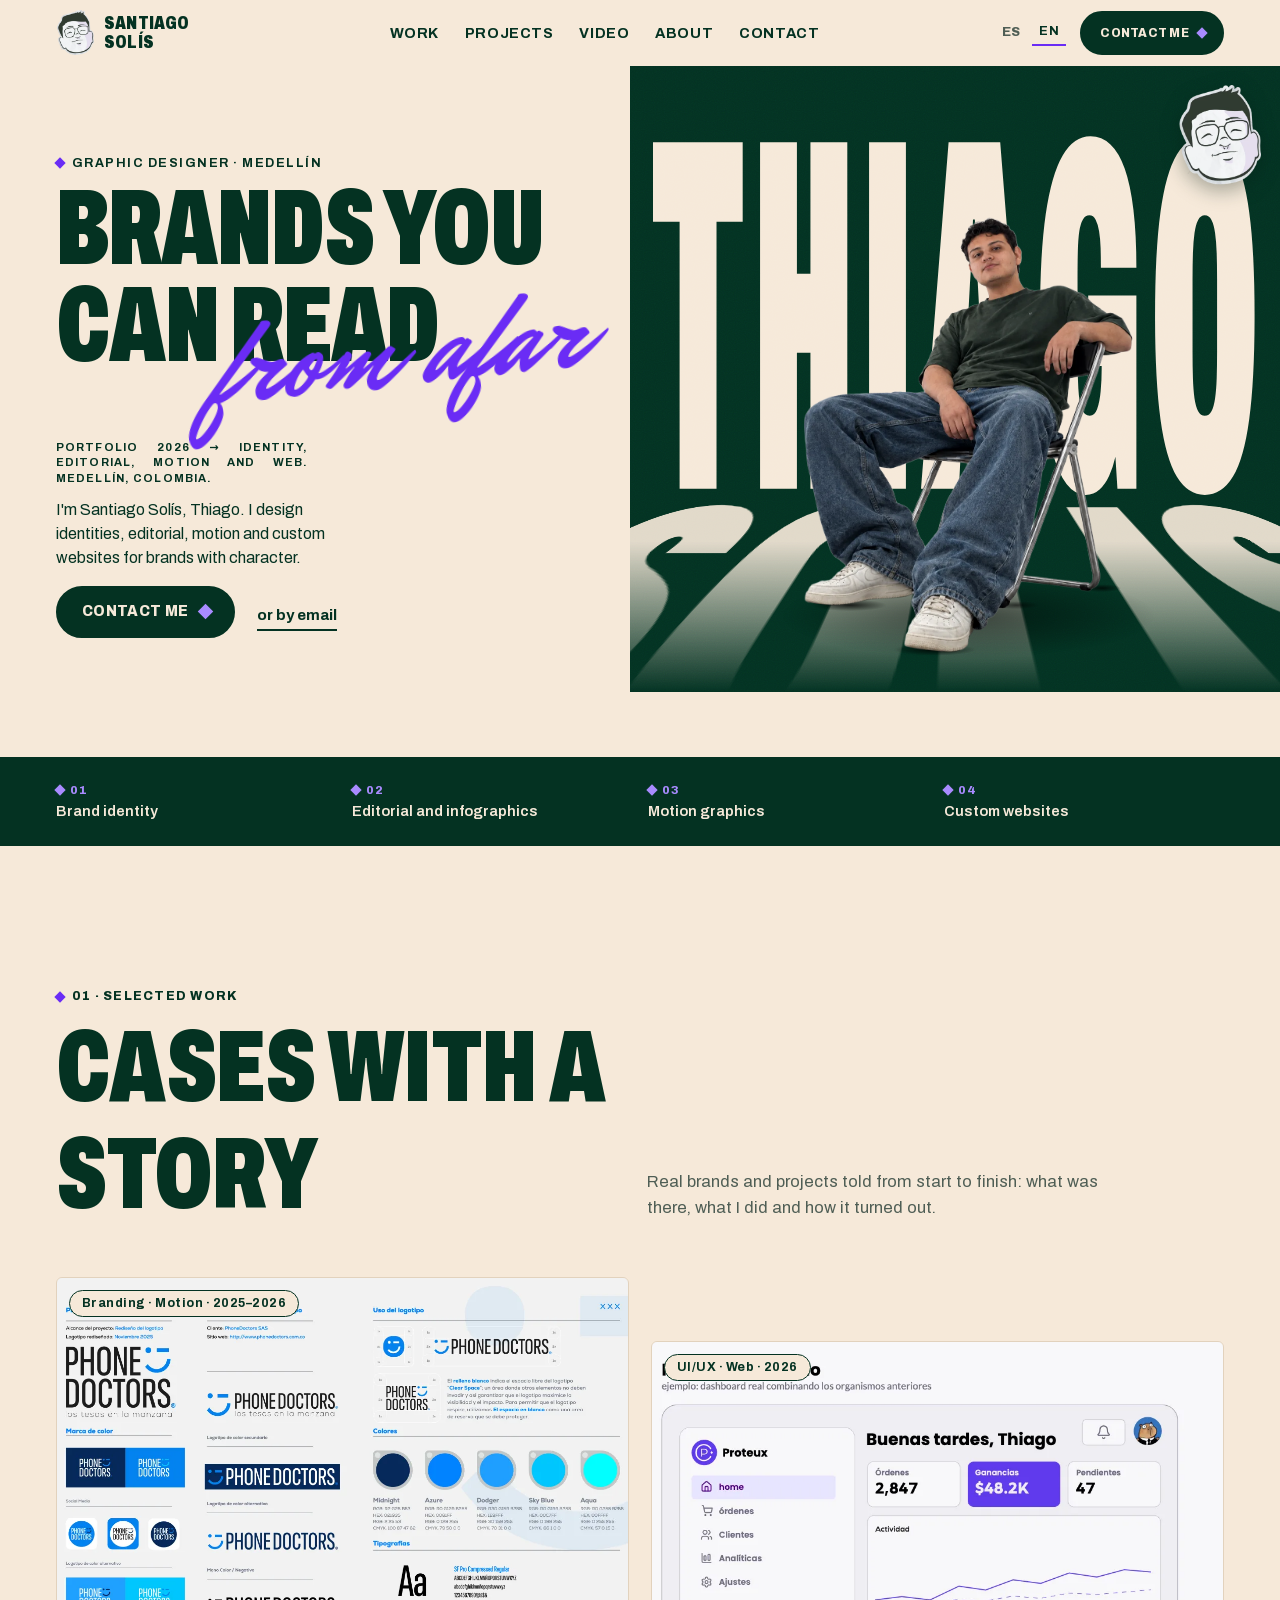
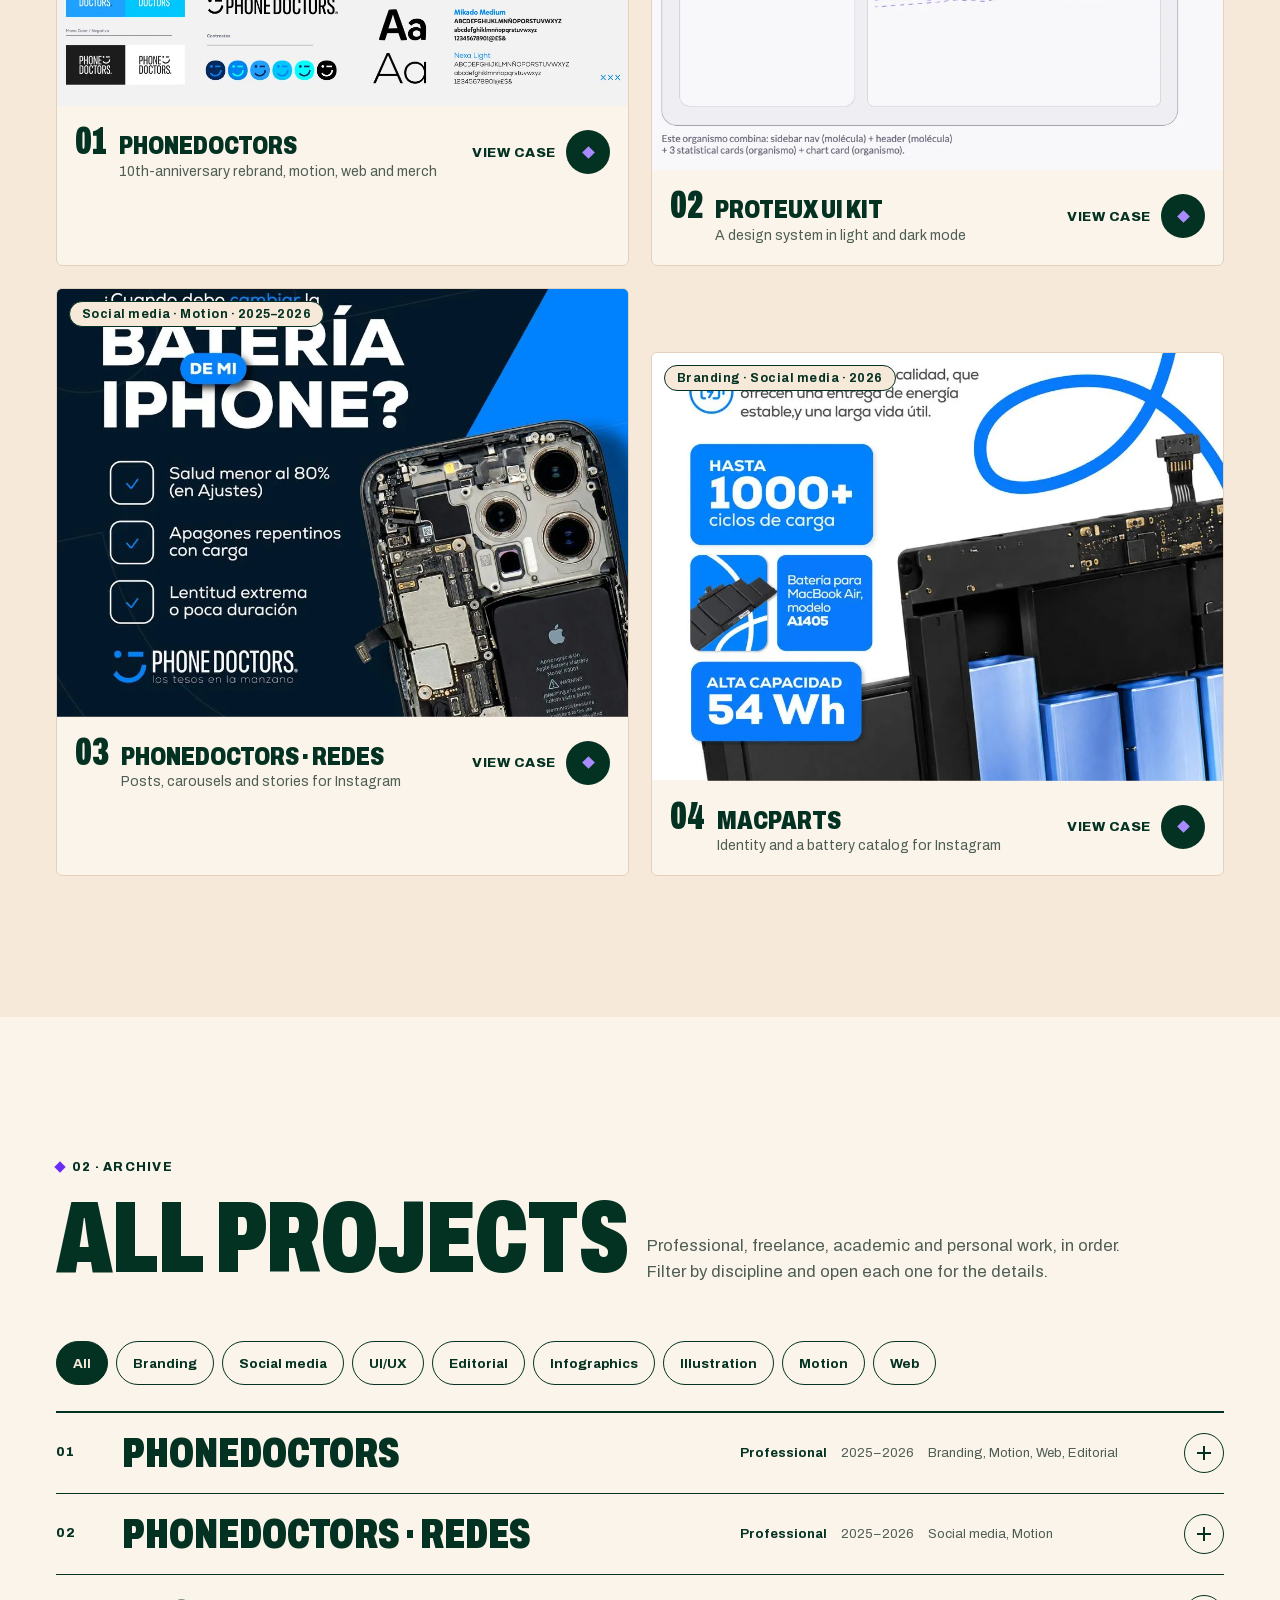
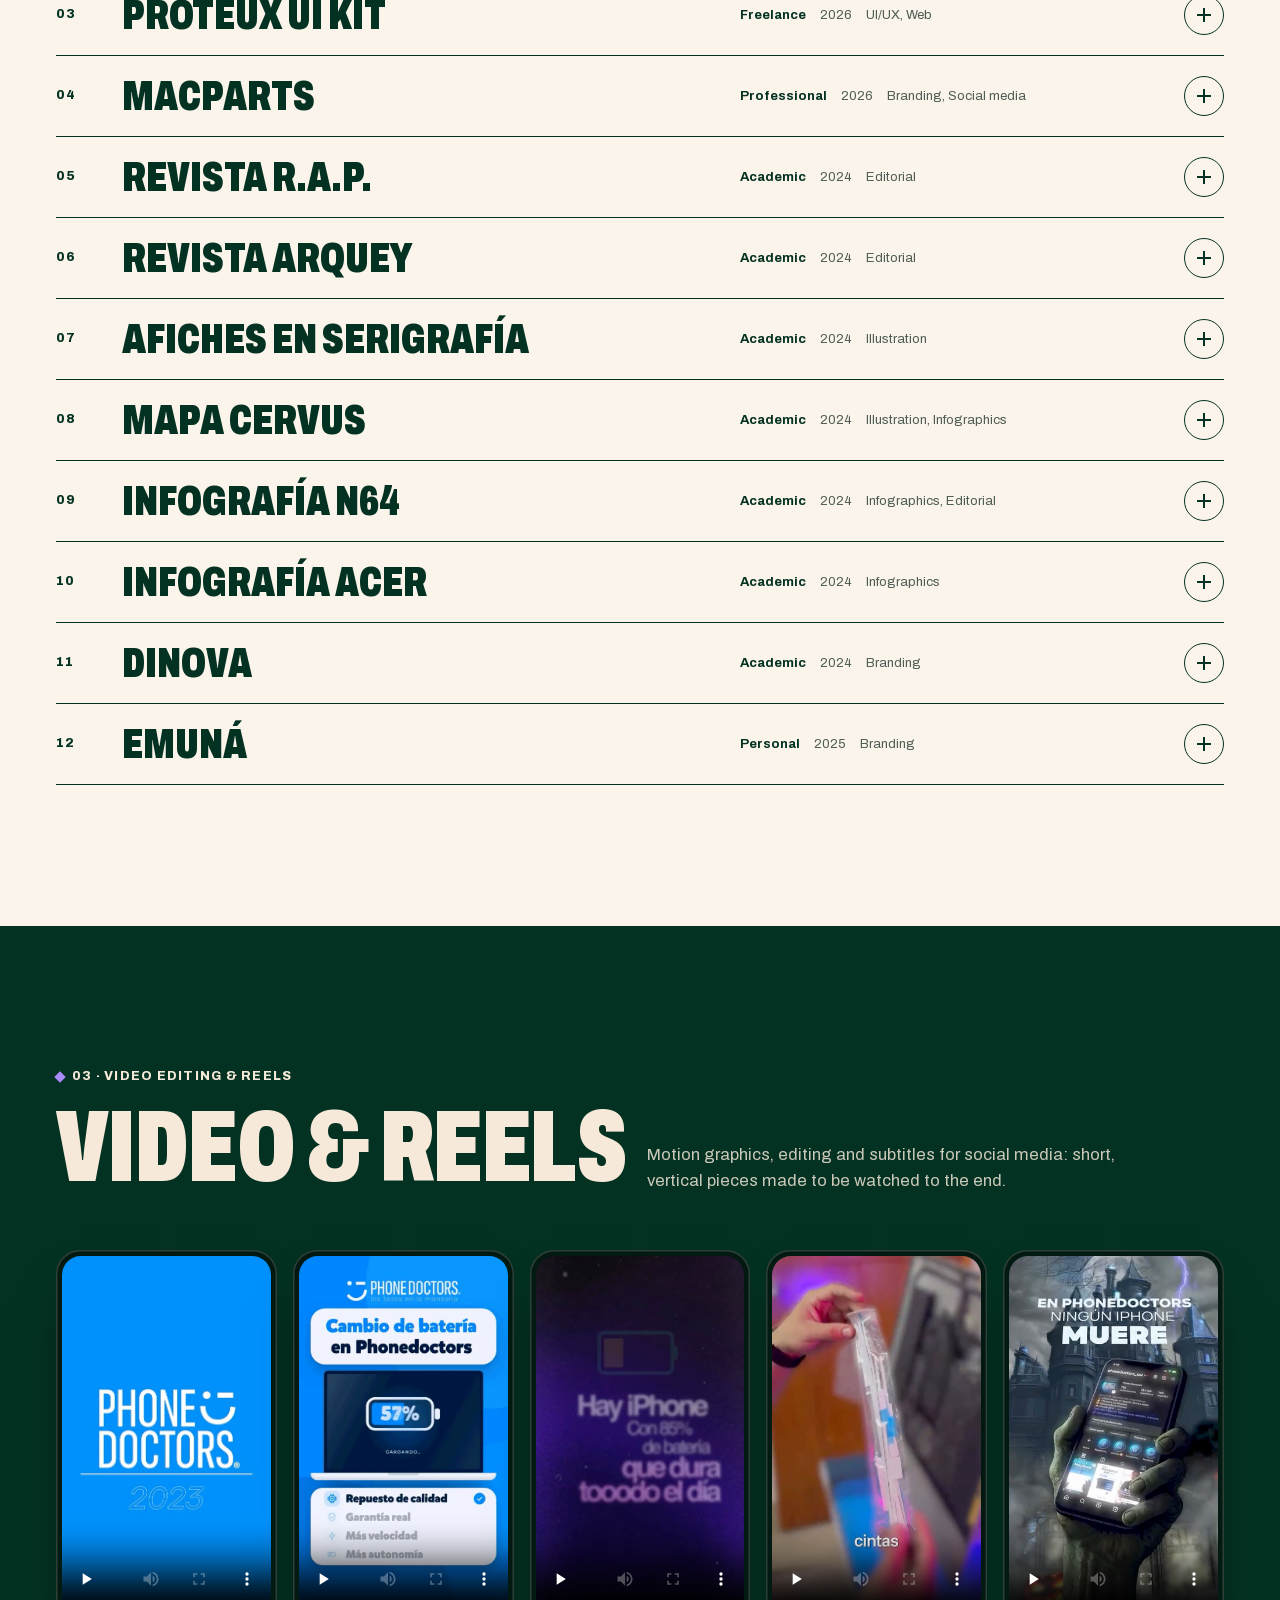
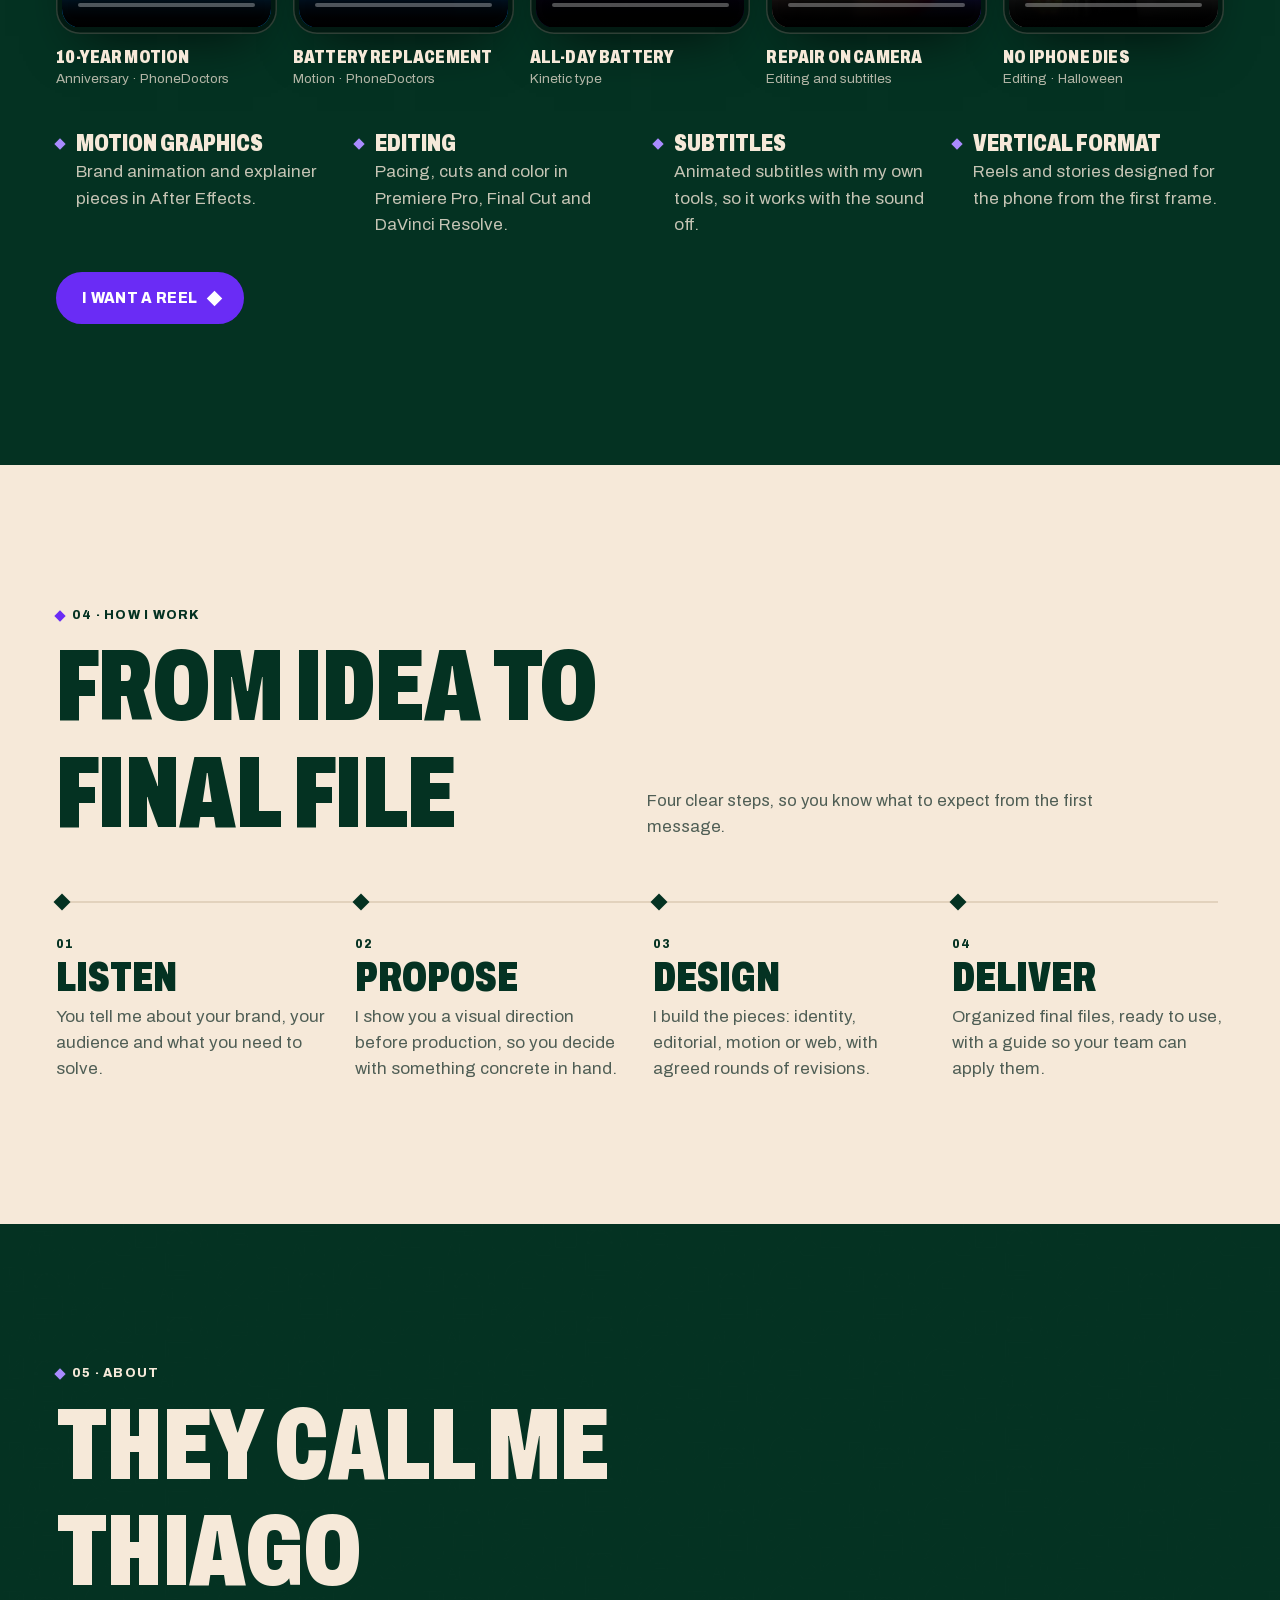
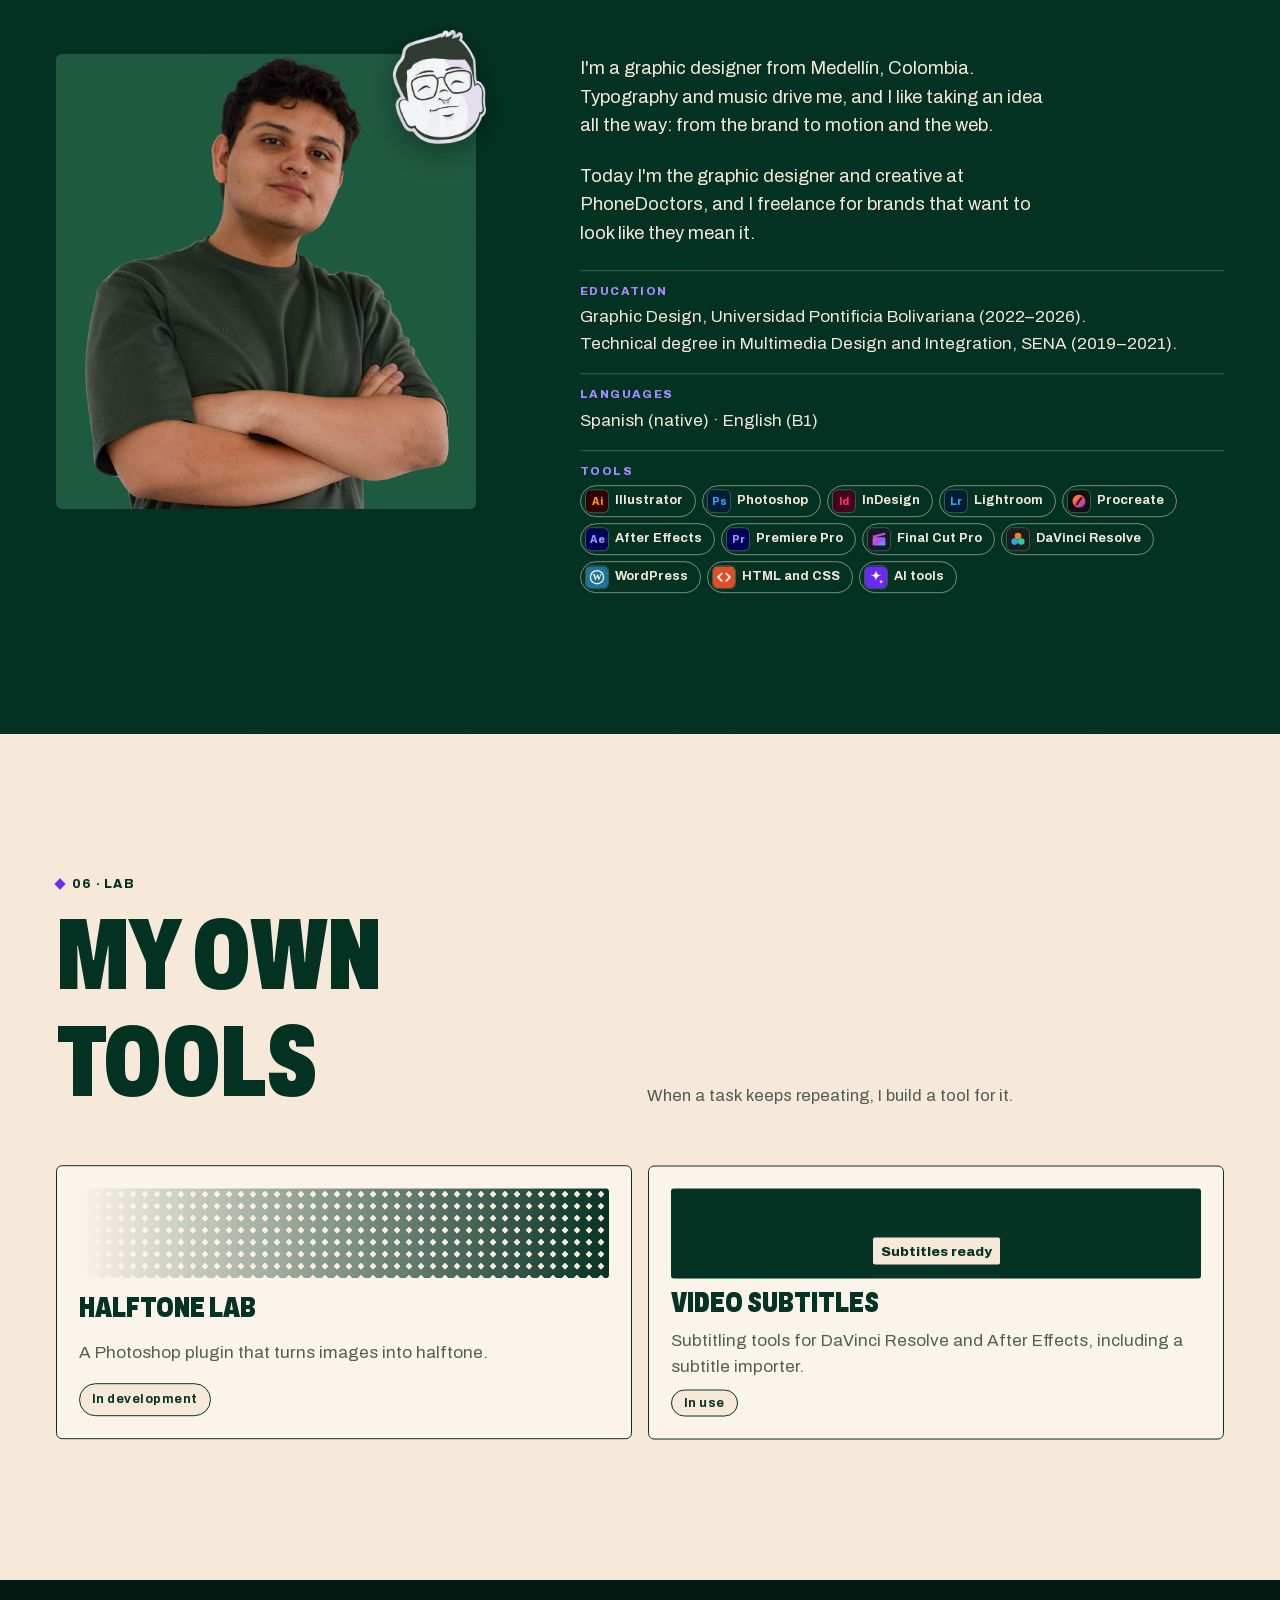
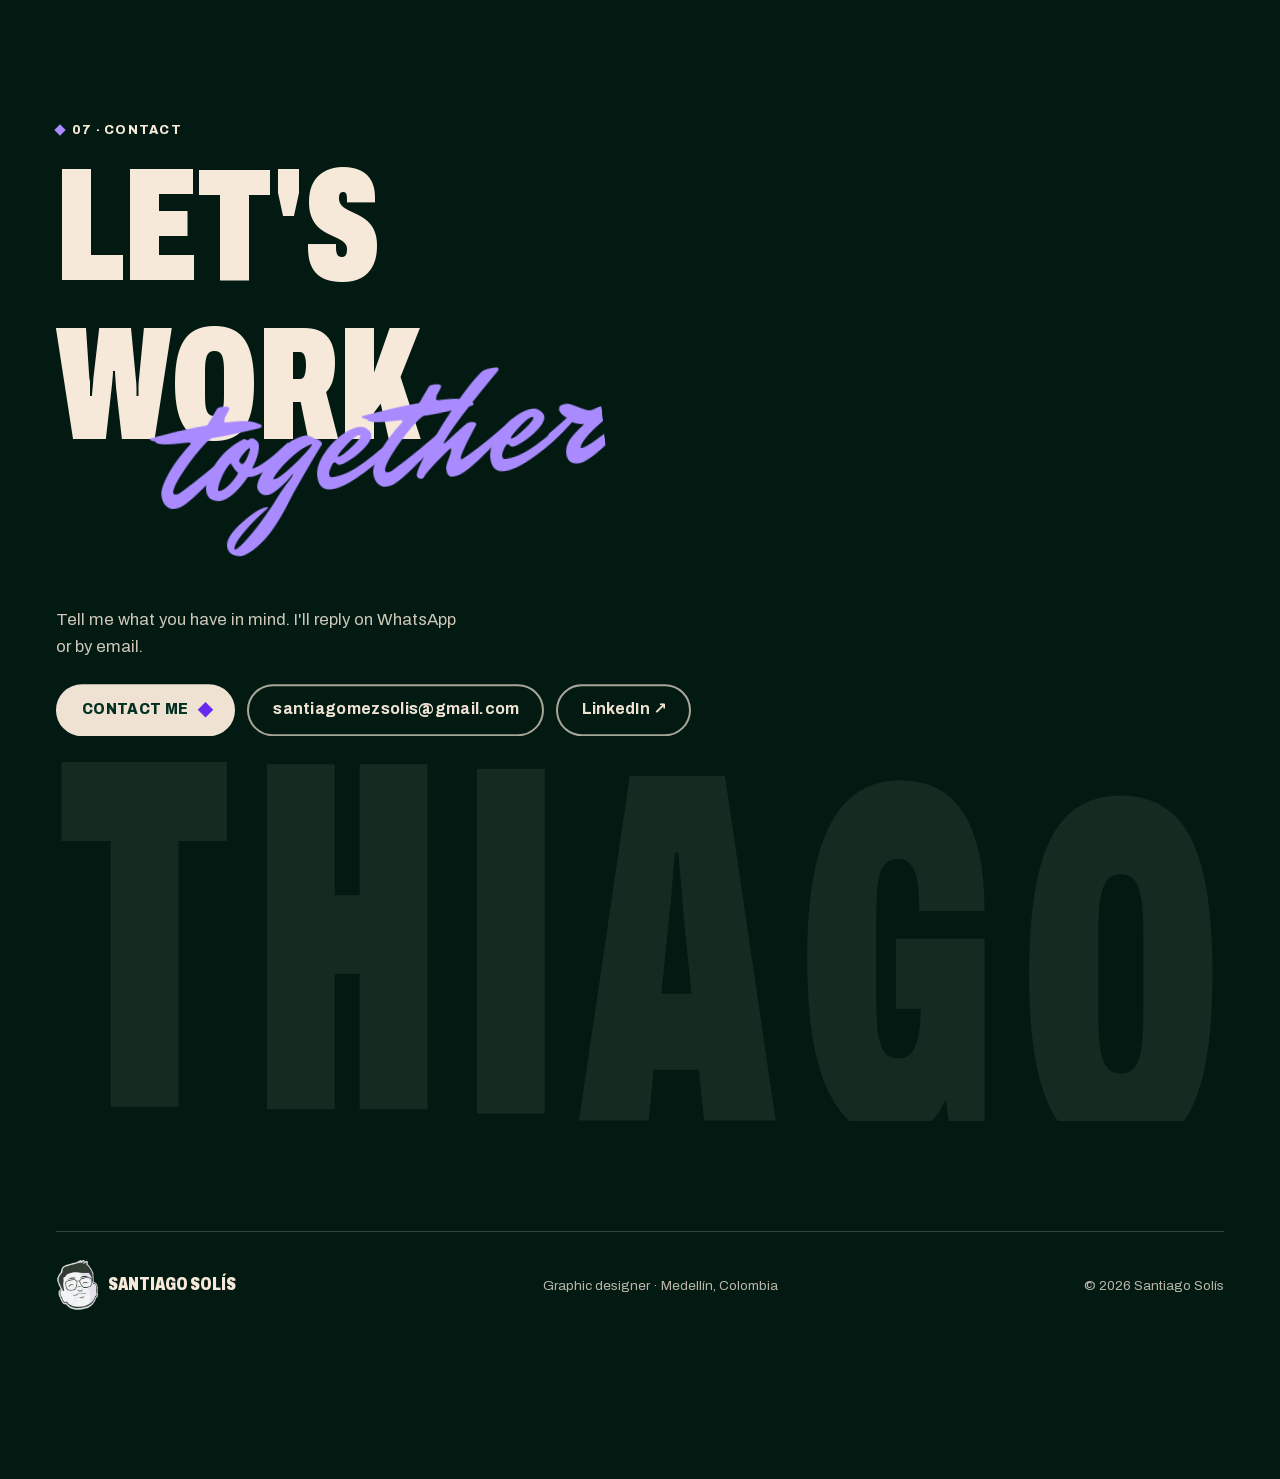
==== en/index.html @ 90c83e8f "Contador de visitas con GoatCounter Co-Authored-By: Claude Opus 5.5 <noreply@anthropic.com>" ====
<!doctype html>
<html lang="en" class="no-js">
<head>
<meta charset="utf-8">
<meta name="viewport" content="width=device-width, initial-scale=1, viewport-fit=cover">
<title>Santiago Solís · Graphic designer in Medellín</title>
<meta name="description" content="Portfolio of Santiago Solís (Thiago), a graphic designer in Medellín, Colombia: brand identity, editorial design, infographics, motion graphics and custom websites.">
<meta name="author" content="Santiago Solís">
<meta name="theme-color" content="#043222">
<meta property="og:type" content="website">
<meta property="og:locale" content="en_US">
<meta property="og:title" content="Santiago Solís · Graphic designer">
<meta property="og:description" content="Identity, editorial, motion and custom websites for brands with character. Medellín, Colombia.">
<meta property="og:url" content="https://solisthiago.github.io/portafolio-thiago/en/">
<meta property="og:site_name" content="Santiago Solís">
<meta property="og:image" content="https://solisthiago.github.io/portafolio-thiago/img/og-imagen.jpg">
<meta property="og:image:alt" content="Santiago Solís, graphic designer in Medellín">
<meta property="og:image:width" content="1200">
<meta property="og:image:height" content="630">
<meta name="twitter:card" content="summary_large_image">
<link rel="canonical" href="https://solisthiago.github.io/portafolio-thiago/en/">
<link rel="alternate" hreflang="es" href="https://solisthiago.github.io/portafolio-thiago/">
<link rel="alternate" hreflang="en" href="https://solisthiago.github.io/portafolio-thiago/en/">
<link rel="alternate" hreflang="x-default" href="https://solisthiago.github.io/portafolio-thiago/">
<link rel="icon" href="../img/favicon-32.png" sizes="32x32" type="image/png">
<link rel="apple-touch-icon" href="../img/apple-touch-icon.png">
<link rel="preload" href="../fonts/archivo-var-latin.woff2" as="font" type="font/woff2" crossorigin>
<link rel="preload" href="../fonts/mr-dafoe-latin.woff2" as="font" type="font/woff2" crossorigin>
<link rel="stylesheet" href="../css/estilos.css?v=20261023e">
<script>document.documentElement.className=document.documentElement.className.replace('no-js','js');</script>
<script type="application/ld+json">
{"@context":"https://schema.org","@type":"Person","name":"Santiago Solís","alternateName":"Thiago","jobTitle":"Graphic designer","email":"mailto:santiagomezsolis@gmail.com","address":{"@type":"PostalAddress","addressLocality":"Medellín","addressCountry":"CO"},"sameAs":["https://www.linkedin.com/in/santiago-solis-714525398/"],"alumniOf":[{"@type":"CollegeOrUniversity","name":"Universidad Pontificia Bolivariana"},{"@type":"EducationalOrganization","name":"SENA"}]}
</script>
</head>
<body>
<!-- ICONOS -->
<svg xmlns="http://www.w3.org/2000/svg" width="0" height="0" style="position:absolute;width:0;height:0;overflow:hidden" aria-hidden="true" focusable="false">
  <!-- Íconos de programas, dibujados a mano en el estilo de cada uno (24 × 24) -->
  <symbol id="i-ai" viewBox="0 0 24 24"><rect width="24" height="24" rx="5" fill="#330000"/><text x="12" y="16.4" fill="#FF9A00" font-family="Archivo,Arial,sans-serif" font-weight="800" font-size="11" text-anchor="middle">Ai</text></symbol>
  <symbol id="i-ps" viewBox="0 0 24 24"><rect width="24" height="24" rx="5" fill="#001E36"/><text x="12" y="16.4" fill="#31A8FF" font-family="Archivo,Arial,sans-serif" font-weight="800" font-size="11" text-anchor="middle">Ps</text></symbol>
  <symbol id="i-id" viewBox="0 0 24 24"><rect width="24" height="24" rx="5" fill="#49021F"/><text x="12" y="16.4" fill="#FF3366" font-family="Archivo,Arial,sans-serif" font-weight="800" font-size="11" text-anchor="middle">Id</text></symbol>
  <symbol id="i-lr" viewBox="0 0 24 24"><rect width="24" height="24" rx="5" fill="#001E36"/><text x="12" y="16.4" fill="#31A8FF" font-family="Archivo,Arial,sans-serif" font-weight="800" font-size="11" text-anchor="middle">Lr</text></symbol>
  <symbol id="i-ae" viewBox="0 0 24 24"><rect width="24" height="24" rx="5" fill="#00005B"/><text x="12" y="16.4" fill="#9999FF" font-family="Archivo,Arial,sans-serif" font-weight="800" font-size="11" text-anchor="middle">Ae</text></symbol>
  <symbol id="i-pr" viewBox="0 0 24 24"><rect width="24" height="24" rx="5" fill="#00005B"/><text x="12" y="16.4" fill="#9999FF" font-family="Archivo,Arial,sans-serif" font-weight="800" font-size="11" text-anchor="middle">Pr</text></symbol>
  <symbol id="i-procreate" viewBox="0 0 24 24"><defs><linearGradient id="g-pc" x1="0" y1="0" x2="1" y2="1"><stop offset="0" stop-color="#FFB800"/><stop offset=".5" stop-color="#FF3D6E"/><stop offset="1" stop-color="#5B5BFF"/></linearGradient></defs><rect width="24" height="24" rx="5" fill="#111"/><circle cx="12" cy="12" r="7" fill="url(#g-pc)"/><path d="M9.5 15.5l5-7" stroke="#111" stroke-width="2" stroke-linecap="round"/></symbol>
  <symbol id="i-fcp" viewBox="0 0 24 24"><defs><linearGradient id="g-fc" x1="0" y1="0" x2="1" y2="1"><stop offset="0" stop-color="#FF4FA3"/><stop offset=".5" stop-color="#A34FFF"/><stop offset="1" stop-color="#2FC6FF"/></linearGradient></defs><rect width="24" height="24" rx="5" fill="#1B1B1F"/><rect x="5" y="10" width="14" height="9" rx="1.5" fill="url(#g-fc)"/><path d="M5 8.2l13.4-3.4.6 2.3L5.6 10.5z" fill="url(#g-fc)"/></symbol>
  <symbol id="i-davinci" viewBox="0 0 24 24"><rect width="24" height="24" rx="5" fill="#1E1E1E"/><circle cx="12" cy="8.6" r="3.6" fill="#FF8A1F" opacity=".95"/><circle cx="8.4" cy="14.6" r="3.6" fill="#2FB7FF" opacity=".9"/><circle cx="15.6" cy="14.6" r="3.6" fill="#2FE0B0" opacity=".9"/></symbol>
  <symbol id="i-wp" viewBox="0 0 24 24"><rect width="24" height="24" rx="5" fill="#21759B"/><circle cx="12" cy="12" r="7.2" fill="none" stroke="#fff" stroke-width="1.4"/><text x="12" y="15.6" fill="#fff" font-family="Georgia,serif" font-weight="700" font-size="10" text-anchor="middle">W</text></symbol>
  <symbol id="i-html" viewBox="0 0 24 24"><rect width="24" height="24" rx="5" fill="#E34F26"/><path d="M9.5 8l-4 4 4 4M14.5 8l4 4-4 4" fill="none" stroke="#fff" stroke-width="2" stroke-linecap="round" stroke-linejoin="round"/></symbol>
  <symbol id="i-ia" viewBox="0 0 24 24"><rect width="24" height="24" rx="5" fill="#6A2CF5"/><path d="M12 4.5c.6 3.9 1.8 5.1 5.7 5.7-3.9.6-5.1 1.8-5.7 5.7-.6-3.9-1.8-5.1-5.7-5.7 3.9-.6 5.1-1.8 5.7-5.7z" fill="#fff"/><path d="M17.5 14.5c.3 1.6.8 2.1 2.4 2.4-1.6.3-2.1.8-2.4 2.4-.3-1.6-.8-2.1-2.4-2.4 1.6-.3 2.1-.8 2.4-2.4z" fill="#fff"/></symbol>
</svg><!-- /ICONOS -->
<a class="saltar" href="#trabajo">Skip to work</a>

<!-- ===== INICIO Navegación ===== -->
<header class="nav" data-nav data-pieza>
  <div class="nav__in">
    <a class="nav__logo" href="#inicio" aria-label="Santiago Solís, home"><img src="../img/isotipo-260.webp" width="260" height="315" alt=""><span class="nav__nombre">Santiago Solís</span></a>
    <nav aria-label="Main">
      <ul class="nav__links">
        <li><a href="#trabajo">Work</a></li>
        <li><a href="#proyectos">Projects</a></li>
        <li><a href="#video">Video</a></li>
        <li><a href="#sobre-mi">About</a></li>
        <li><a href="#contacto">Contact</a></li>
      </ul>
    </nav>
    <div class="nav__der">
      <p class="idioma"><a href="../" hreflang="es" lang="es" aria-label="Versión en español">ES</a><b aria-current="true">EN</b></p>
      <a class="btn btn--sm" href="https://wa.me/573005198202?text=Hi%20Thiago%2C%20I%20saw%20your%20portfolio%20and%20I%27d%20like%20to%20talk%20about%20a%20project." target="_blank" rel="noopener">Contact me <span class="btn__rombo"></span></a>
    </div>
  </div>
</header>
<!-- ===== FIN Navegación ===== -->

<main id="inicio">

<!-- ===== INICIO Portada ===== -->
<section class="portada" data-portada aria-labelledby="titular">
  <div class="escena" aria-hidden="true">
    <div class="afiche" data-pieza data-afiche>
      <div class="afiche__nombre" data-nombre><span>T</span><span>H</span><span>I</span><span>A</span><span>G</span><span>O</span></div>
      <div class="afiche__piso" data-piso><span>SOLÍS</span></div>
    </div>
    <div class="escena__figura" data-pieza data-hero-img>
      <span class="escena__sombra"></span>
      <picture>
        <source media="(min-width:700px)" srcset="../img/thiago-silla-849.webp">
        <img class="escena__foto" src="../img/thiago-silla-640.webp" width="849" height="1120" alt="" fetchpriority="high">
      </picture>
    </div>
    <img class="escena__iso" data-pieza data-iso data-rombo-origen src="../img/isotipo-260.webp" width="260" height="315" alt="">
  </div>

  <div class="texto">
    <p class="ceja" data-pieza><span class="rombo"></span>Graphic designer · Medellín</p>
    <div class="titulo-caja">
      <h1 class="titular" id="titular">
        <span class="l"><span class="l-in">Brands you</span></span>
        <span class="l"><span class="l-in">can read</span></span>
        <span class="oculto">from afar</span>
      </h1>
      <p class="script" data-pieza data-script aria-hidden="true">from afar</p>
    </div>
    <p class="micro" data-pieza>Portfolio 2026 → identity, editorial, motion and web. Medellín, Colombia.</p>
    <p class="lead" data-pieza>I'm Santiago Solís, Thiago. I design identities, editorial, motion and custom websites for brands with character.</p>
    <div class="acciones" data-pieza>
      <a class="btn" data-boton href="https://wa.me/573005198202?text=Hi%20Thiago%2C%20I%20saw%20your%20portfolio%20and%20I%20want%20to%20tell%20you%20about%20a%20project." target="_blank" rel="noopener">Contact me <span class="btn__rombo" data-boton-rombo></span></a>
      <a class="link" href="mailto:santiagomezsolis@gmail.com?subject=Project%20from%20your%20portfolio">or by email</a>
    </div>
  </div>

  <ol class="disciplinas" data-pieza>
    <li><small><span class="rombo"></span>01</small>Brand identity</li>
    <li><small><span class="rombo"></span>02</small>Editorial and infographics</li>
    <li><small><span class="rombo"></span>03</small>Motion graphics</li>
    <li><small><span class="rombo"></span>04</small>Custom websites</li>
  </ol>
  <span class="rombo-viajero" aria-hidden="true"></span>
</section>
<!-- ===== FIN Portada ===== -->

<!-- ===== INICIO Trabajo seleccionado ===== -->
<section class="seccion" id="trabajo" aria-labelledby="t-trabajo">
  <div class="contenedor">
    <div class="seccion__cabeza">
      <p class="seccion__num"><span class="rombo"></span>01 · Selected work</p>
      <h2 class="h2" id="t-trabajo" data-split>Cases with a story</h2>
      <p class="entrada" data-reveal>Real brands and projects told from start to finish: what was there, what I did and how it turned out.</p>
    </div>
    <div class="casos">
<!-- PROYECTOS:DESTACADOS -->
      <a class="caso" href="#p-phonedoctors" data-caso>
        <div class="caso__img" data-caso-img><picture><source media="(min-width:700px)" srcset="../img/proyectos/phd-11-1200.webp"><img src="../img/proyectos/phd-11-640.webp" width="1200" height="848" alt="Logo usage guide: versions, color, typefaces and clear space" loading="lazy" decoding="async"></picture><span class="pildora caso__tag">Branding · Motion · 2025–2026</span></div>
        <div class="caso__cuerpo">
          <span class="caso__n">01</span>
          <h3>PhoneDoctors</h3>
          <span class="caso__meta">10th-anniversary rebrand, motion, web and merch</span>
          <span class="caso__ver">View case <span class="caso__ir" aria-hidden="true"><i></i></span></span>
        </div>
      </a>
      <a class="caso" href="#p-proteux" data-caso>
        <div class="caso__img" data-caso-img><picture><source media="(min-width:700px)" srcset="../img/proyectos/pux-5-1200.webp"><img src="../img/proyectos/pux-5-640.webp" width="944" height="739" alt="Sample interface: a dashboard combining the components" loading="lazy" decoding="async"></picture><span class="pildora caso__tag">UI/UX · Web · 2026</span></div>
        <div class="caso__cuerpo">
          <span class="caso__n">02</span>
          <h3>Proteux UI Kit</h3>
          <span class="caso__meta">A design system in light and dark mode</span>
          <span class="caso__ver">View case <span class="caso__ir" aria-hidden="true"><i></i></span></span>
        </div>
      </a>
      <a class="caso" href="#p-phonedoctors-redes" data-caso>
        <div class="caso__img" data-caso-img><picture><source media="(min-width:700px)" srcset="../img/proyectos/phdr-1-1200.webp"><img src="../img/proyectos/phdr-1-640.webp" width="1024" height="1280" alt="Post: when should I replace my iPhone battery?" loading="lazy" decoding="async"></picture><span class="pildora caso__tag">Social media · Motion · 2025–2026</span></div>
        <div class="caso__cuerpo">
          <span class="caso__n">03</span>
          <h3>PhoneDoctors · Redes</h3>
          <span class="caso__meta">Posts, carousels and stories for Instagram</span>
          <span class="caso__ver">View case <span class="caso__ir" aria-hidden="true"><i></i></span></span>
        </div>
      </a>
      <a class="caso" href="#p-macparts" data-caso>
        <div class="caso__img" data-caso-img><picture><source media="(min-width:700px)" srcset="../img/proyectos/mac-1-1200.webp"><img src="../img/proyectos/mac-1-640.webp" width="1024" height="1280" alt="Product post: A1466 battery for MacBook Air 13&quot;" loading="lazy" decoding="async"></picture><span class="pildora caso__tag">Branding · Social media · 2026</span></div>
        <div class="caso__cuerpo">
          <span class="caso__n">04</span>
          <h3>Macparts</h3>
          <span class="caso__meta">Identity and a battery catalog for Instagram</span>
          <span class="caso__ver">View case <span class="caso__ir" aria-hidden="true"><i></i></span></span>
        </div>
      </a>
<!-- /PROYECTOS:DESTACADOS -->
    </div>
  </div>
</section>
<!-- ===== FIN Trabajo seleccionado ===== -->

<!-- ===== INICIO Todos los proyectos ===== -->
<section class="seccion proyectos" id="proyectos" aria-labelledby="t-proyectos">
  <div class="contenedor">
    <div class="seccion__cabeza">
      <p class="seccion__num"><span class="rombo"></span>02 · Archive</p>
      <h2 class="h2" id="t-proyectos" data-split>All projects</h2>
      <p class="entrada" data-reveal>Professional, freelance, academic and personal work, in order. Filter by discipline and open each one for the details.</p>
    </div>
    <ul class="filtros" aria-label="Filter by discipline">
<!-- PROYECTOS:FILTROS -->
        <li><button type="button" class="filtro" data-filtro="todo" aria-pressed="true">All</button></li>
        <li><button type="button" class="filtro" data-filtro="Branding" aria-pressed="false">Branding</button></li>
        <li><button type="button" class="filtro" data-filtro="Social media" aria-pressed="false">Social media</button></li>
        <li><button type="button" class="filtro" data-filtro="UI/UX" aria-pressed="false">UI/UX</button></li>
        <li><button type="button" class="filtro" data-filtro="Editorial" aria-pressed="false">Editorial</button></li>
        <li><button type="button" class="filtro" data-filtro="Infographics" aria-pressed="false">Infographics</button></li>
        <li><button type="button" class="filtro" data-filtro="Illustration" aria-pressed="false">Illustration</button></li>
        <li><button type="button" class="filtro" data-filtro="Motion" aria-pressed="false">Motion</button></li>
        <li><button type="button" class="filtro" data-filtro="Web" aria-pressed="false">Web</button></li>
<!-- /PROYECTOS:FILTROS -->
    </ul>
    <div class="lista" data-lista>
<!-- PROYECTOS:LISTA -->
      <details class="proy" id="p-phonedoctors" data-tags="Branding Motion Web Editorial" data-cover="../img/proyectos/phd-11-640.webp" data-fila>
        <summary>
          <span class="proy__n">01</span>
          <span class="proy__nombre">PhoneDoctors</span>
          <span class="proy__meta"><span class="proy__tipo">Professional</span><span>2025–2026</span><span>Branding, Motion, Web, Editorial</span></span>
          <span class="proy__abrir" aria-hidden="true"></span>
        </summary>
        <div class="proy__cuerpo">
          <div class="proy__texto">
            <p>PhoneDoctors is an Apple device repair shop in Medellín. For its 10th anniversary it needed an identity that told who it is today.</p>
            <p>I work there as a one-person creative department: I renewed the identity and built the logo system, consolidated the tagline «Los tesos en la manzana», made the launch piece in motion, redesigned the website and designed editorial pieces and a merch line.</p>
            <dl class="ficha">
              <dt>Role</dt><dd>Graphic design, motion, web and creative direction</dd>
              <dt>Team</dt><dd>Design · Santiago Solís</dd>
              <dt>Tools</dt><dd><ul class="programas"><li><svg class="ico" aria-hidden="true"><use href="#i-ai"/></svg>Illustrator</li><li><svg class="ico" aria-hidden="true"><use href="#i-ps"/></svg>Photoshop</li><li><svg class="ico" aria-hidden="true"><use href="#i-ae"/></svg>After Effects</li><li><svg class="ico" aria-hidden="true"><use href="#i-id"/></svg>InDesign</li></ul></dd>
            </dl>
            <a class="btn btn--acento" href="https://wa.me/573005198202?text=Hi%20Thiago%2C%20I%20saw%20the%20PhoneDoctors%20project%20in%20your%20portfolio%20and%20I%27d%20like%20to%20talk%20about%20something%20similar." target="_blank" rel="noopener">I want something like this <span class="btn__rombo"></span></a>
          </div>
          <div class="galeria" data-lenis-prevent tabindex="0" aria-label="Images of PhoneDoctors">
            <figure><picture><source media="(min-width:700px)" srcset="../img/proyectos/phd-11-1200.webp"><img src="../img/proyectos/phd-11-640.webp" width="1200" height="848" alt="Logo usage guide: versions, color, typefaces and clear space" loading="lazy" decoding="async"></picture><figcaption>Logo usage guide: versions, color, typefaces and clear space</figcaption></figure>
            <figure><picture><source media="(min-width:700px)" srcset="../img/proyectos/phd-1-1200.webp"><img src="../img/proyectos/phd-1-640.webp" width="1200" height="675" alt="PhoneDoctors logo system in its versions" loading="lazy" decoding="async"></picture><figcaption>PhoneDoctors logo system in its versions</figcaption></figure>
            <figure><picture><source media="(min-width:700px)" srcset="../img/proyectos/phd-12-1200.webp"><img src="../img/proyectos/phd-12-640.webp" width="1200" height="1200" alt="Stacked logo in the brand&#x27;s six color combinations" loading="lazy" decoding="async"></picture><figcaption>Stacked logo in the brand&#x27;s six color combinations</figcaption></figure>
            <figure><picture><source media="(min-width:700px)" srcset="../img/proyectos/phd-13-1200.webp"><img src="../img/proyectos/phd-13-640.webp" width="1200" height="800" alt="Horizontal logo on the brand&#x27;s four backgrounds" loading="lazy" decoding="async"></picture><figcaption>Horizontal logo on the brand&#x27;s four backgrounds</figcaption></figure>
            <figure><picture><source media="(min-width:700px)" srcset="../img/proyectos/phd-7-1200.webp"><img src="../img/proyectos/phd-7-640.webp" width="940" height="606" alt="PhoneDoctors logo" loading="lazy" decoding="async"></picture><figcaption>PhoneDoctors logo</figcaption></figure>
            <figure><picture><source media="(min-width:700px)" srcset="../img/proyectos/phd-2-1200.webp"><img src="../img/proyectos/phd-2-640.webp" width="1200" height="659" alt="Still from the motion launch piece" loading="lazy" decoding="async"></picture><figcaption>Still from the motion launch piece</figcaption></figure>
            <figure><picture><source media="(min-width:700px)" srcset="../img/proyectos/phd-3-1200.webp"><img src="../img/proyectos/phd-3-640.webp" width="1200" height="1111" alt="Website redesign on desktop and mobile" loading="lazy" decoding="async"></picture><figcaption>Website redesign on desktop and mobile</figcaption></figure>
            <figure><picture><source media="(min-width:700px)" srcset="../img/proyectos/phd-4-1200.webp"><img src="../img/proyectos/phd-4-640.webp" width="1200" height="795" alt="Instagram carousel about the iPhone 17" loading="lazy" decoding="async"></picture><figcaption>Instagram carousel about the iPhone 17</figcaption></figure>
            <figure><picture><source media="(min-width:700px)" srcset="../img/proyectos/phd-5-1200.webp"><img src="../img/proyectos/phd-5-640.webp" width="1200" height="888" alt="Series of prints about the evolution of the iPhone" loading="lazy" decoding="async"></picture><figcaption>Series of prints about the evolution of the iPhone</figcaption></figure>
            <figure><picture><source media="(min-width:700px)" srcset="../img/proyectos/phd-6-1200.webp"><img src="../img/proyectos/phd-6-640.webp" width="1200" height="591" alt="Hoodie, cap and jersey with the brand pattern" loading="lazy" decoding="async"></picture><figcaption>Hoodie, cap and jersey with the brand pattern</figcaption></figure>
            <figure><picture><source media="(min-width:700px)" srcset="../img/proyectos/phd-14-1200.webp"><img src="../img/proyectos/phd-14-640.webp" width="1200" height="1011" alt="T-shirts with the «Phd» logo and the #LosTesosEnLaManzana seal" loading="lazy" decoding="async"></picture><figcaption>T-shirts with the «Phd» logo and the #LosTesosEnLaManzana seal</figcaption></figure>
            <figure><picture><source media="(min-width:700px)" srcset="../img/proyectos/phd-15-1200.webp"><img src="../img/proyectos/phd-15-640.webp" width="1200" height="676" alt="Embroidered cap with the brand seal" loading="lazy" decoding="async"></picture><figcaption>Embroidered cap with the brand seal</figcaption></figure>
            <figure><picture><source media="(min-width:700px)" srcset="../img/proyectos/phd-16-1200.webp"><img src="../img/proyectos/phd-16-640.webp" width="1200" height="540" alt="Mug artwork with the team quote" loading="lazy" decoding="async"></picture><figcaption>Mug artwork with the team quote</figcaption></figure>
            <figure class="video"><video src="../img/proyectos/phd-v1.mp4" poster="../img/proyectos/phd-v1.webp" width="576" height="464" muted loop playsinline preload="none" controls data-auto aria-label="3D mug with the PhoneDoctors graphic system"></video><figcaption>3D mug with the PhoneDoctors graphic system</figcaption></figure>
            <figure class="video"><video src="../img/proyectos/phd-v2.mp4" poster="../img/proyectos/phd-v2.webp" width="496" height="480" muted loop playsinline preload="none" controls data-auto aria-label="Another version of the mug, with the brand seal"></video><figcaption>Another version of the mug, with the brand seal</figcaption></figure>
          </div>
        </div>
      </details>
      <details class="proy" id="p-phonedoctors-redes" data-tags="Social media Motion" data-cover="../img/proyectos/phdr-1-640.webp" data-fila>
        <summary>
          <span class="proy__n">02</span>
          <span class="proy__nombre">PhoneDoctors · Redes</span>
          <span class="proy__meta"><span class="proy__tipo">Professional</span><span>2025–2026</span><span>Social media, Motion</span></span>
          <span class="proy__abrir" aria-hidden="true"></span>
        </summary>
        <div class="proy__cuerpo">
          <div class="proy__texto">
            <p>Beyond the rebrand, I run PhoneDoctors&#x27; social media: posts, carousels and Instagram stories, with a visual system that keeps the brand recognizable in every piece.</p>
            <p>There are educational pieces (when to replace a battery, what to do with a cracked screen), product posts, campaigns for partners like motorcycle clubs and internal pieces for the team.</p>
            <dl class="ficha">
              <dt>Role</dt><dd>Social media design and art direction</dd>
              <dt>Team</dt><dd>Design · Santiago Solís</dd>
              <dt>Tools</dt><dd><ul class="programas"><li><svg class="ico" aria-hidden="true"><use href="#i-ai"/></svg>Illustrator</li><li><svg class="ico" aria-hidden="true"><use href="#i-ps"/></svg>Photoshop</li><li><svg class="ico" aria-hidden="true"><use href="#i-ae"/></svg>After Effects</li><li><svg class="ico" aria-hidden="true"><use href="#i-ia"/></svg>AI tools</li></ul></dd>
            </dl>
            <a class="btn btn--acento" href="https://wa.me/573005198202?text=Hi%20Thiago%2C%20I%20saw%20the%20PhoneDoctors%20%C2%B7%20Redes%20project%20in%20your%20portfolio%20and%20I%27d%20like%20to%20talk%20about%20something%20similar." target="_blank" rel="noopener">I want something like this <span class="btn__rombo"></span></a>
          </div>
          <div class="galeria" data-lenis-prevent tabindex="0" aria-label="Images of PhoneDoctors · Redes">
            <figure class="vertical"><picture><source media="(min-width:700px)" srcset="../img/proyectos/phdr-1-1200.webp"><img src="../img/proyectos/phdr-1-640.webp" width="1024" height="1280" alt="Post: when should I replace my iPhone battery?" loading="lazy" decoding="async"></picture><figcaption>Post: when should I replace my iPhone battery?</figcaption></figure>
            <figure class="vertical"><picture><source media="(min-width:700px)" srcset="../img/proyectos/phdr-3-1200.webp"><img src="../img/proyectos/phdr-3-640.webp" width="1023" height="1280" alt="Astronaut carousel: when do you need a new battery?" loading="lazy" decoding="async"></picture><figcaption>Astronaut carousel: when do you need a new battery?</figcaption></figure>
            <figure class="vertical"><picture><source media="(min-width:700px)" srcset="../img/proyectos/phdr-2-1200.webp"><img src="../img/proyectos/phdr-2-640.webp" width="1023" height="1280" alt="Astronaut carousel: replace your battery when…" loading="lazy" decoding="async"></picture><figcaption>Astronaut carousel: replace your battery when…</figcaption></figure>
            <figure class="vertical"><picture><source media="(min-width:700px)" srcset="../img/proyectos/phdr-4-1200.webp"><img src="../img/proyectos/phdr-4-640.webp" width="1024" height="1280" alt="Post: cracked iPhone screen?" loading="lazy" decoding="async"></picture><figcaption>Post: cracked iPhone screen?</figcaption></figure>
            <figure class="vertical"><picture><source media="(min-width:700px)" srcset="../img/proyectos/phdr-5-1200.webp"><img src="../img/proyectos/phdr-5-640.webp" width="1024" height="1280" alt="Post: upgrade your iPhone with trade-in" loading="lazy" decoding="async"></picture><figcaption>Post: upgrade your iPhone with trade-in</figcaption></figure>
            <figure class="vertical"><picture><source media="(min-width:700px)" srcset="../img/proyectos/phdr-6-1200.webp"><img src="../img/proyectos/phdr-6-640.webp" width="720" height="1280" alt="Story: upgrade your iPhone today" loading="lazy" decoding="async"></picture><figcaption>Story: upgrade your iPhone today</figcaption></figure>
            <figure class="vertical"><picture><source media="(min-width:700px)" srcset="../img/proyectos/phdr-7-1200.webp"><img src="../img/proyectos/phdr-7-640.webp" width="720" height="1280" alt="Story: have your Apple devices reached end of life?" loading="lazy" decoding="async"></picture><figcaption>Story: have your Apple devices reached end of life?</figcaption></figure>
            <figure class="vertical"><picture><source media="(min-width:700px)" srcset="../img/proyectos/phdr-8-1200.webp"><img src="../img/proyectos/phdr-8-640.webp" width="1024" height="1280" alt="Member-pricing maintenance campaign for a motorcycle club" loading="lazy" decoding="async"></picture><figcaption>Member-pricing maintenance campaign for a motorcycle club</figcaption></figure>
            <figure class="vertical"><picture><source media="(min-width:700px)" srcset="../img/proyectos/phdr-9-1200.webp"><img src="../img/proyectos/phdr-9-640.webp" width="1024" height="1280" alt="Second version of the motorcycle club campaign" loading="lazy" decoding="async"></picture><figcaption>Second version of the motorcycle club campaign</figcaption></figure>
            <figure class="vertical"><picture><source media="(min-width:700px)" srcset="../img/proyectos/phdr-10-1200.webp"><img src="../img/proyectos/phdr-10-640.webp" width="1200" height="1500" alt="Product post: Garmin Venu smartwatch" loading="lazy" decoding="async"></picture><figcaption>Product post: Garmin Venu smartwatch</figcaption></figure>
            <figure class="vertical"><picture><source media="(min-width:700px)" srcset="../img/proyectos/phdr-11-1200.webp"><img src="../img/proyectos/phdr-11-640.webp" width="1024" height="1280" alt="Post: is iOS 27 coming to your iPhone?" loading="lazy" decoding="async"></picture><figcaption>Post: is iOS 27 coming to your iPhone?</figcaption></figure>
            <figure class="vertical"><picture><source media="(min-width:700px)" srcset="../img/proyectos/phdr-12-1200.webp"><img src="../img/proyectos/phdr-12-640.webp" width="1024" height="1280" alt="Product post: Mac Case for MacBook" loading="lazy" decoding="async"></picture><figcaption>Product post: Mac Case for MacBook</figcaption></figure>
            <figure class="vertical"><picture><source media="(min-width:700px)" srcset="../img/proyectos/phdr-13-1200.webp"><img src="../img/proyectos/phdr-13-640.webp" width="1200" height="1500" alt="Post: back to school with MacBook Air M1" loading="lazy" decoding="async"></picture><figcaption>Post: back to school with MacBook Air M1</figcaption></figure>
            <figure class="vertical"><picture><source media="(min-width:700px)" srcset="../img/proyectos/phdr-14-1200.webp"><img src="../img/proyectos/phdr-14-640.webp" width="1024" height="1280" alt="Internal post: burger day for the team" loading="lazy" decoding="async"></picture><figcaption>Internal post: burger day for the team</figcaption></figure>
            <figure class="vertical"><picture><source media="(min-width:700px)" srcset="../img/proyectos/phdr-15-1200.webp"><img src="../img/proyectos/phdr-15-640.webp" width="1024" height="1280" alt="Instagram feed overview" loading="lazy" decoding="async"></picture><figcaption>Instagram feed overview</figcaption></figure>
          </div>
        </div>
      </details>
      <details class="proy" id="p-proteux" data-tags="UI/UX Web" data-cover="../img/proyectos/pux-5-640.webp" data-fila>
        <summary>
          <span class="proy__n">03</span>
          <span class="proy__nombre">Proteux UI Kit</span>
          <span class="proy__meta"><span class="proy__tipo">Freelance</span><span>2026</span><span>UI/UX, Web</span></span>
          <span class="proy__abrir" aria-hidden="true"></span>
        </summary>
        <div class="proy__cuerpo">
          <div class="proy__texto">
            <p>Proteux is a management software. I designed its UI kit: a complete design system in light and dark mode so the interface can grow in an orderly way.</p>
            <p>It includes brand and neutral palettes, typography, border radii, buttons, status tags, input fields, stat cards, an orders table and a sample interface that combines every component.</p>
            <dl class="ficha">
              <dt>Role</dt><dd>UI design and design system</dd>
              <dt>Team</dt><dd>UI kit · Santiago Solís</dd>
              <dt>Tools</dt><dd><ul class="programas"><li><svg class="ico" aria-hidden="true"><use href="#i-ai"/></svg>Illustrator</li></ul></dd>
            </dl>
            <a class="btn btn--acento" href="https://wa.me/573005198202?text=Hi%20Thiago%2C%20I%20saw%20the%20Proteux%20UI%20Kit%20project%20in%20your%20portfolio%20and%20I%27d%20like%20to%20talk%20about%20something%20similar." target="_blank" rel="noopener">I want something like this <span class="btn__rombo"></span></a>
          </div>
          <div class="galeria" data-lenis-prevent tabindex="0" aria-label="Images of Proteux UI Kit">
            <figure><picture><source media="(min-width:700px)" srcset="../img/proyectos/pux-5-1200.webp"><img src="../img/proyectos/pux-5-640.webp" width="944" height="739" alt="Sample interface: a dashboard combining the components" loading="lazy" decoding="async"></picture><figcaption>Sample interface: a dashboard combining the components</figcaption></figure>
            <figure><picture><source media="(min-width:700px)" srcset="../img/proyectos/pux-1-1200.webp"><img src="../img/proyectos/pux-1-640.webp" width="2000" height="599" alt="Complete Proteux UI kit" loading="lazy" decoding="async"></picture><figcaption>Complete Proteux UI kit</figcaption></figure>
            <figure><picture><source media="(min-width:700px)" srcset="../img/proyectos/pux-2-1200.webp"><img src="../img/proyectos/pux-2-640.webp" width="1200" height="1273" alt="Foundations: palette, typography, radii and buttons in light and dark mode" loading="lazy" decoding="async"></picture><figcaption>Foundations: palette, typography, radii and buttons in light and dark mode</figcaption></figure>
            <figure class="vertical"><picture><source media="(min-width:700px)" srcset="../img/proyectos/pux-3-1200.webp"><img src="../img/proyectos/pux-3-640.webp" width="744" height="1127" alt="Text, icon and background colors in light and dark mode" loading="lazy" decoding="async"></picture><figcaption>Text, icon and background colors in light and dark mode</figcaption></figure>
            <figure><picture><source media="(min-width:700px)" srcset="../img/proyectos/pux-4-1200.webp"><img src="../img/proyectos/pux-4-640.webp" width="1200" height="1072" alt="Components: input fields, stat cards and orders table" loading="lazy" decoding="async"></picture><figcaption>Components: input fields, stat cards and orders table</figcaption></figure>
          </div>
        </div>
      </details>
      <details class="proy" id="p-macparts" data-tags="Branding Social media" data-cover="../img/proyectos/mac-1-640.webp" data-fila>
        <summary>
          <span class="proy__n">04</span>
          <span class="proy__nombre">Macparts</span>
          <span class="proy__meta"><span class="proy__tipo">Professional</span><span>2026</span><span>Branding, Social media</span></span>
          <span class="proy__abrir" aria-hidden="true"></span>
        </summary>
        <div class="proy__cuerpo">
          <div class="proy__texto">
            <p>Macparts is the Apple parts brand run by PhoneDoctors. I built its identity from scratch: lockup system, WhatsApp Business avatars and image prompts for the catalog.</p>
            <p>For Instagram I designed a product post system for MacBook batteries: each piece shows the model, compatibility and key specs at a glance.</p>
            <dl class="ficha">
              <dt>Role</dt><dd>Brand identity and social media design</dd>
              <dt>Team</dt><dd>Design · Santiago Solís</dd>
              <dt>Tools</dt><dd><ul class="programas"><li><svg class="ico" aria-hidden="true"><use href="#i-ai"/></svg>Illustrator</li><li><svg class="ico" aria-hidden="true"><use href="#i-ps"/></svg>Photoshop</li><li><svg class="ico" aria-hidden="true"><use href="#i-ia"/></svg>AI tools</li></ul></dd>
            </dl>
            <a class="btn btn--acento" href="https://wa.me/573005198202?text=Hi%20Thiago%2C%20I%20saw%20the%20Macparts%20project%20in%20your%20portfolio%20and%20I%27d%20like%20to%20talk%20about%20something%20similar." target="_blank" rel="noopener">I want something like this <span class="btn__rombo"></span></a>
          </div>
          <div class="galeria" data-lenis-prevent tabindex="0" aria-label="Images of Macparts">
            <figure class="vertical"><picture><source media="(min-width:700px)" srcset="../img/proyectos/mac-1-1200.webp"><img src="../img/proyectos/mac-1-640.webp" width="1024" height="1280" alt="Product post: A1466 battery for MacBook Air 13&quot;" loading="lazy" decoding="async"></picture><figcaption>Product post: A1466 battery for MacBook Air 13&quot;</figcaption></figure>
            <figure class="vertical"><picture><source media="(min-width:700px)" srcset="../img/proyectos/mac-2-1200.webp"><img src="../img/proyectos/mac-2-640.webp" width="1024" height="1280" alt="Product post: A1465 battery for MacBook Air 11&quot;" loading="lazy" decoding="async"></picture><figcaption>Product post: A1465 battery for MacBook Air 11&quot;</figcaption></figure>
            <figure class="vertical"><picture><source media="(min-width:700px)" srcset="../img/proyectos/mac-3-1200.webp"><img src="../img/proyectos/mac-3-640.webp" width="1024" height="1280" alt="Product post: A2171 battery for MacBook Air 13&quot;" loading="lazy" decoding="async"></picture><figcaption>Product post: A2171 battery for MacBook Air 13&quot;</figcaption></figure>
            <figure class="vertical"><picture><source media="(min-width:700px)" srcset="../img/proyectos/mac-4-1200.webp"><img src="../img/proyectos/mac-4-640.webp" width="1004" height="1280" alt="Product post: A2977 battery for MacBook Pro 14&quot;" loading="lazy" decoding="async"></picture><figcaption>Product post: A2977 battery for MacBook Pro 14&quot;</figcaption></figure>
            <figure class="vertical"><picture><source media="(min-width:700px)" srcset="../img/proyectos/mac-5-1200.webp"><img src="../img/proyectos/mac-5-640.webp" width="1024" height="1280" alt="Product post: A1278 battery for MacBook Pro 13&quot;" loading="lazy" decoding="async"></picture><figcaption>Product post: A1278 battery for MacBook Pro 13&quot;</figcaption></figure>
            <figure class="vertical"><picture><source media="(min-width:700px)" srcset="../img/proyectos/mac-6-1200.webp"><img src="../img/proyectos/mac-6-640.webp" width="1024" height="1280" alt="Product post: A1502 battery with its box" loading="lazy" decoding="async"></picture><figcaption>Product post: A1502 battery with its box</figcaption></figure>
            <figure class="vertical"><picture><source media="(min-width:700px)" srcset="../img/proyectos/mac-7-1200.webp"><img src="../img/proyectos/mac-7-640.webp" width="1024" height="1280" alt="Product post: A2797 battery for MacBook Air 15&quot;" loading="lazy" decoding="async"></picture><figcaption>Product post: A2797 battery for MacBook Air 15&quot;</figcaption></figure>
            <figure class="vertical"><picture><source media="(min-width:700px)" srcset="../img/proyectos/mac-8-1200.webp"><img src="../img/proyectos/mac-8-640.webp" width="1028" height="1280" alt="Post: looking for LCD screens for your repair shop?" loading="lazy" decoding="async"></picture><figcaption>Post: looking for LCD screens for your repair shop?</figcaption></figure>
          </div>
        </div>
      </details>
      <details class="proy" id="p-revista-rap" data-tags="Editorial" data-cover="../img/proyectos/rap-1-640.webp" data-fila>
        <summary>
          <span class="proy__n">05</span>
          <span class="proy__nombre">Revista R.A.P.</span>
          <span class="proy__meta"><span class="proy__tipo">Academic</span><span>2024</span><span>Editorial</span></span>
          <span class="proy__abrir" aria-hidden="true"></span>
        </summary>
        <div class="proy__cuerpo">
          <div class="proy__texto">
            <p>A magazine about Medellín&#x27;s new rap scene: Oblivion Mighty Trash, Doble Porción, Granuja, Crudo Means Raw and Luis7Lunes.</p>
            <p>Made for the InDesign elective at UPB.</p>
            <dl class="ficha">
              <dt>Role</dt><dd>Editorial design</dd>
              <dt>Team</dt><dd>Santiago Solís</dd>
              <dt>Tools</dt><dd><ul class="programas"><li><svg class="ico" aria-hidden="true"><use href="#i-id"/></svg>InDesign</li><li><svg class="ico" aria-hidden="true"><use href="#i-ai"/></svg>Illustrator</li><li><svg class="ico" aria-hidden="true"><use href="#i-ps"/></svg>Photoshop</li></ul></dd>
            </dl>
            <a class="btn btn--acento" href="https://wa.me/573005198202?text=Hi%20Thiago%2C%20I%20saw%20the%20Revista%20R.A.P.%20project%20in%20your%20portfolio%20and%20I%27d%20like%20to%20talk%20about%20something%20similar." target="_blank" rel="noopener">I want something like this <span class="btn__rombo"></span></a>
          </div>
          <div class="galeria" data-lenis-prevent tabindex="0" aria-label="Images of Revista R.A.P.">
            <figure><picture><source media="(min-width:700px)" srcset="../img/proyectos/rap-1-1200.webp"><img src="../img/proyectos/rap-1-640.webp" width="1200" height="987" alt="R.A.P. magazine open on the Oblivion Mighty Trash feature" loading="lazy" decoding="async"></picture><figcaption>R.A.P. magazine open on the Oblivion Mighty Trash feature</figcaption></figure>
            <figure><picture><source media="(min-width:700px)" srcset="../img/proyectos/rap-2-1200.webp"><img src="../img/proyectos/rap-2-640.webp" width="1200" height="956" alt="Magazine spread" loading="lazy" decoding="async"></picture><figcaption>Magazine spread</figcaption></figure>
            <figure class="vertical"><picture><source media="(min-width:700px)" srcset="../img/proyectos/rap-3-1200.webp"><img src="../img/proyectos/rap-3-640.webp" width="1200" height="1691" alt="Page about Granuja" loading="lazy" decoding="async"></picture><figcaption>Page about Granuja</figcaption></figure>
            <figure><picture><source media="(min-width:700px)" srcset="../img/proyectos/rap-4-1200.webp"><img src="../img/proyectos/rap-4-640.webp" width="1200" height="968" alt="Page about Luis7Lunes" loading="lazy" decoding="async"></picture><figcaption>Page about Luis7Lunes</figcaption></figure>
          </div>
        </div>
      </details>
      <details class="proy" id="p-revista-arquey" data-tags="Editorial" data-cover="../img/proyectos/arquey-1-640.webp" data-fila>
        <summary>
          <span class="proy__n">06</span>
          <span class="proy__nombre">Revista Arquey</span>
          <span class="proy__meta"><span class="proy__tipo">Academic</span><span>2024</span><span>Editorial</span></span>
          <span class="proy__abrir" aria-hidden="true"></span>
        </summary>
        <div class="proy__cuerpo">
          <div class="proy__texto">
            <p>A video game magazine: Nintendo (Pokémon, Zelda), the Game Awards, space games like Doom and Halo, video games and violence, and the evolution of consoles.</p>
            <p>Professional Core I project at UPB.</p>
            <dl class="ficha">
              <dt>Role</dt><dd>Editorial design</dd>
              <dt>Team</dt><dd>Isabella Villegas, Ana Martínez, Santiago Chavarro and Santiago Solís</dd>
              <dt>Tools</dt><dd><ul class="programas"><li><svg class="ico" aria-hidden="true"><use href="#i-id"/></svg>InDesign</li><li><svg class="ico" aria-hidden="true"><use href="#i-ai"/></svg>Illustrator</li><li><svg class="ico" aria-hidden="true"><use href="#i-ps"/></svg>Photoshop</li><li><svg class="ico" aria-hidden="true"><use href="#i-lr"/></svg>Lightroom</li></ul></dd>
            </dl>
            <a class="btn btn--acento" href="https://wa.me/573005198202?text=Hi%20Thiago%2C%20I%20saw%20the%20Revista%20Arquey%20project%20in%20your%20portfolio%20and%20I%27d%20like%20to%20talk%20about%20something%20similar." target="_blank" rel="noopener">I want something like this <span class="btn__rombo"></span></a>
          </div>
          <div class="galeria" data-lenis-prevent tabindex="0" aria-label="Images of Revista Arquey">
            <figure><picture><source media="(min-width:700px)" srcset="../img/proyectos/arquey-1-1200.webp"><img src="../img/proyectos/arquey-1-640.webp" width="1200" height="1008" alt="Arquey magazine open" loading="lazy" decoding="async"></picture><figcaption>Arquey magazine open</figcaption></figure>
            <figure class="vertical"><picture><source media="(min-width:700px)" srcset="../img/proyectos/arquey-2-1200.webp"><img src="../img/proyectos/arquey-2-640.webp" width="1200" height="1549" alt="Arquey magazine cover" loading="lazy" decoding="async"></picture><figcaption>Arquey magazine cover</figcaption></figure>
            <figure><picture><source media="(min-width:700px)" srcset="../img/proyectos/arquey-3-1200.webp"><img src="../img/proyectos/arquey-3-640.webp" width="1200" height="464" alt="Magazine spread" loading="lazy" decoding="async"></picture><figcaption>Magazine spread</figcaption></figure>
            <figure><picture><source media="(min-width:700px)" srcset="../img/proyectos/arquey-4-1200.webp"><img src="../img/proyectos/arquey-4-640.webp" width="1066" height="878" alt="Arquey magazine mockup" loading="lazy" decoding="async"></picture><figcaption>Arquey magazine mockup</figcaption></figure>
          </div>
        </div>
      </details>
      <details class="proy" id="p-afiches-serigrafia" data-tags="Illustration" data-cover="../img/proyectos/afiches-1-640.webp" data-fila>
        <summary>
          <span class="proy__n">07</span>
          <span class="proy__nombre">Afiches en serigrafía</span>
          <span class="proy__meta"><span class="proy__tipo">Academic</span><span>2024</span><span>Illustration</span></span>
          <span class="proy__abrir" aria-hidden="true"></span>
        </summary>
        <div class="proy__cuerpo">
          <div class="proy__texto">
            <p>Three illustrated-typographic posters: in one the illustration leads, in another the type, and in the third they merge.</p>
            <p>Professional Core I project at UPB.</p>
            <dl class="ficha">
              <dt>Role</dt><dd>Illustration and typography</dd>
              <dt>Team</dt><dd>Isabel López, Sebastián Gil, Santiago Chavarro and Santiago Solís</dd>
              <dt>Tools</dt><dd><ul class="programas"><li><svg class="ico" aria-hidden="true"><use href="#i-ai"/></svg>Illustrator</li><li><svg class="ico" aria-hidden="true"><use href="#i-ps"/></svg>Photoshop</li><li><svg class="ico" aria-hidden="true"><use href="#i-procreate"/></svg>Procreate</li></ul></dd>
            </dl>
            <a class="btn btn--acento" href="https://wa.me/573005198202?text=Hi%20Thiago%2C%20I%20saw%20the%20Afiches%20en%20serigraf%C3%ADa%20project%20in%20your%20portfolio%20and%20I%27d%20like%20to%20talk%20about%20something%20similar." target="_blank" rel="noopener">I want something like this <span class="btn__rombo"></span></a>
          </div>
          <div class="galeria" data-lenis-prevent tabindex="0" aria-label="Images of Afiches en serigrafía">
            <figure class="vertical"><picture><source media="(min-width:700px)" srcset="../img/proyectos/afiches-1-1200.webp"><img src="../img/proyectos/afiches-1-640.webp" width="1088" height="1800" alt="Poster led by illustration" loading="lazy" decoding="async"></picture><figcaption>Poster led by illustration</figcaption></figure>
            <figure class="vertical"><picture><source media="(min-width:700px)" srcset="../img/proyectos/afiches-2-1200.webp"><img src="../img/proyectos/afiches-2-640.webp" width="1088" height="1800" alt="Poster led by typography" loading="lazy" decoding="async"></picture><figcaption>Poster led by typography</figcaption></figure>
            <figure class="vertical"><picture><source media="(min-width:700px)" srcset="../img/proyectos/afiches-3-1200.webp"><img src="../img/proyectos/afiches-3-640.webp" width="1088" height="1800" alt="Poster merging illustration and type" loading="lazy" decoding="async"></picture><figcaption>Poster merging illustration and type</figcaption></figure>
          </div>
        </div>
      </details>
      <details class="proy" id="p-mapa-cervus" data-tags="Illustration Infographics" data-cover="../img/proyectos/cervus-1-640.webp" data-fila>
        <summary>
          <span class="proy__n">08</span>
          <span class="proy__nombre">Mapa Cervus</span>
          <span class="proy__meta"><span class="proy__tipo">Academic</span><span>2024</span><span>Illustration, Infographics</span></span>
          <span class="proy__abrir" aria-hidden="true"></span>
        </summary>
        <div class="proy__cuerpo">
          <div class="proy__texto">
            <p>An illustrated map of a craft beer route in Laureles, Medellín, with a handmade, cartoonish style for a young audience.</p>
            <p>Professional Core I project at UPB.</p>
            <dl class="ficha">
              <dt>Role</dt><dd>Illustration and infographics</dd>
              <dt>Team</dt><dd>Isabel López, Sebastián Gil and Santiago Solís</dd>
              <dt>Tools</dt><dd><ul class="programas"><li><svg class="ico" aria-hidden="true"><use href="#i-ai"/></svg>Illustrator</li><li><svg class="ico" aria-hidden="true"><use href="#i-ps"/></svg>Photoshop</li><li><svg class="ico" aria-hidden="true"><use href="#i-procreate"/></svg>Procreate</li></ul></dd>
            </dl>
            <a class="btn btn--acento" href="https://wa.me/573005198202?text=Hi%20Thiago%2C%20I%20saw%20the%20Mapa%20Cervus%20project%20in%20your%20portfolio%20and%20I%27d%20like%20to%20talk%20about%20something%20similar." target="_blank" rel="noopener">I want something like this <span class="btn__rombo"></span></a>
          </div>
          <div class="galeria" data-lenis-prevent tabindex="0" aria-label="Images of Mapa Cervus">
            <figure><picture><source media="(min-width:700px)" srcset="../img/proyectos/cervus-1-1200.webp"><img src="../img/proyectos/cervus-1-640.webp" width="1200" height="1169" alt="Full Cervus map" loading="lazy" decoding="async"></picture><figcaption>Full Cervus map</figcaption></figure>
            <figure><picture><source media="(min-width:700px)" srcset="../img/proyectos/cervus-2-1200.webp"><img src="../img/proyectos/cervus-2-640.webp" width="1200" height="1169" alt="Cervus map in context" loading="lazy" decoding="async"></picture><figcaption>Cervus map in context</figcaption></figure>
          </div>
        </div>
      </details>
      <details class="proy" id="p-infografia-n64" data-tags="Infographics Editorial" data-cover="../img/proyectos/n64-1-640.webp" data-fila>
        <summary>
          <span class="proy__n">09</span>
          <span class="proy__nombre">Infografía N64</span>
          <span class="proy__meta"><span class="proy__tipo">Academic</span><span>2024</span><span>Infographics, Editorial</span></span>
          <span class="proy__abrir" aria-hidden="true"></span>
        </summary>
        <div class="proy__cuerpo">
          <div class="proy__texto">
            <p>Part of Arquey magazine: the impact of the Nintendo 64, its best-selling games and its successors, with an exploded view, header, hero photo and timeline.</p>
            <dl class="ficha">
              <dt>Role</dt><dd>Infographics</dd>
              <dt>Team</dt><dd>Santiago Solís</dd>
              <dt>Tools</dt><dd><ul class="programas"><li><svg class="ico" aria-hidden="true"><use href="#i-id"/></svg>InDesign</li><li><svg class="ico" aria-hidden="true"><use href="#i-ai"/></svg>Illustrator</li><li><svg class="ico" aria-hidden="true"><use href="#i-ps"/></svg>Photoshop</li><li><svg class="ico" aria-hidden="true"><use href="#i-lr"/></svg>Lightroom</li></ul></dd>
            </dl>
            <a class="btn btn--acento" href="https://wa.me/573005198202?text=Hi%20Thiago%2C%20I%20saw%20the%20Infograf%C3%ADa%20N64%20project%20in%20your%20portfolio%20and%20I%27d%20like%20to%20talk%20about%20something%20similar." target="_blank" rel="noopener">I want something like this <span class="btn__rombo"></span></a>
          </div>
          <div class="galeria" data-lenis-prevent tabindex="0" aria-label="Images of Infografía N64">
            <figure><picture><source media="(min-width:700px)" srcset="../img/proyectos/n64-1-1200.webp"><img src="../img/proyectos/n64-1-640.webp" width="1200" height="849" alt="Nintendo 64 infographic spread" loading="lazy" decoding="async"></picture><figcaption>Nintendo 64 infographic spread</figcaption></figure>
            <figure><picture><source media="(min-width:700px)" srcset="../img/proyectos/n64-2-1200.webp"><img src="../img/proyectos/n64-2-640.webp" width="1200" height="862" alt="Detail of the Nintendo 64 infographic" loading="lazy" decoding="async"></picture><figcaption>Detail of the Nintendo 64 infographic</figcaption></figure>
          </div>
        </div>
      </details>
      <details class="proy" id="p-infografia-acer" data-tags="Infographics" data-cover="../img/proyectos/acer-1-640.webp" data-fila>
        <summary>
          <span class="proy__n">10</span>
          <span class="proy__nombre">Infografía Acer</span>
          <span class="proy__meta"><span class="proy__tipo">Academic</span><span>2024</span><span>Infographics</span></span>
          <span class="proy__abrir" aria-hidden="true"></span>
        </summary>
        <div class="proy__cuerpo">
          <div class="proy__texto">
            <p>Exploded view of an Acer Chrome C740 Series laptop.</p>
            <p>Professional Core I project at UPB.</p>
            <dl class="ficha">
              <dt>Role</dt><dd>Infographics</dd>
              <dt>Team</dt><dd>Santiago Solís</dd>
              <dt>Tools</dt><dd><ul class="programas"><li><svg class="ico" aria-hidden="true"><use href="#i-id"/></svg>InDesign</li><li><svg class="ico" aria-hidden="true"><use href="#i-ai"/></svg>Illustrator</li></ul></dd>
            </dl>
            <a class="btn btn--acento" href="https://wa.me/573005198202?text=Hi%20Thiago%2C%20I%20saw%20the%20Infograf%C3%ADa%20Acer%20project%20in%20your%20portfolio%20and%20I%27d%20like%20to%20talk%20about%20something%20similar." target="_blank" rel="noopener">I want something like this <span class="btn__rombo"></span></a>
          </div>
          <div class="galeria" data-lenis-prevent tabindex="0" aria-label="Images of Infografía Acer">
            <figure><picture><source media="(min-width:700px)" srcset="../img/proyectos/acer-1-1200.webp"><img src="../img/proyectos/acer-1-640.webp" width="1200" height="1169" alt="Infographic of the Acer laptop exploded view" loading="lazy" decoding="async"></picture><figcaption>Infographic of the Acer laptop exploded view</figcaption></figure>
          </div>
        </div>
      </details>
      <details class="proy" id="p-dinova" data-tags="Branding" data-cover="../img/proyectos/dinova-1-640.webp" data-fila>
        <summary>
          <span class="proy__n">11</span>
          <span class="proy__nombre">Dinova</span>
          <span class="proy__meta"><span class="proy__tipo">Academic</span><span>2024</span><span>Branding</span></span>
          <span class="proy__abrir" aria-hidden="true"></span>
        </summary>
        <div class="proy__cuerpo">
          <div class="proy__texto">
            <p>Brand manual for design courses aimed at young people. The logo is built on circular grids.</p>
            <p>Design Studio 2 project at UPB.</p>
            <dl class="ficha">
              <dt>Role</dt><dd>Brand identity</dd>
              <dt>Team</dt><dd>Santiago Solís</dd>
              <dt>Tools</dt><dd><ul class="programas"><li><svg class="ico" aria-hidden="true"><use href="#i-ai"/></svg>Illustrator</li></ul></dd>
            </dl>
            <a class="btn btn--acento" href="https://wa.me/573005198202?text=Hi%20Thiago%2C%20I%20saw%20the%20Dinova%20project%20in%20your%20portfolio%20and%20I%27d%20like%20to%20talk%20about%20something%20similar." target="_blank" rel="noopener">I want something like this <span class="btn__rombo"></span></a>
          </div>
          <div class="galeria" data-lenis-prevent tabindex="0" aria-label="Images of Dinova">
            <figure><picture><source media="(min-width:700px)" srcset="../img/proyectos/dinova-1-1200.webp"><img src="../img/proyectos/dinova-1-640.webp" width="1200" height="811" alt="Dinova business cards" loading="lazy" decoding="async"></picture><figcaption>Dinova business cards</figcaption></figure>
            <figure class="vertical"><picture><source media="(min-width:700px)" srcset="../img/proyectos/dinova-2-1200.webp"><img src="../img/proyectos/dinova-2-640.webp" width="1200" height="1622" alt="Dinova brand manual" loading="lazy" decoding="async"></picture><figcaption>Dinova brand manual</figcaption></figure>
            <figure><picture><source media="(min-width:700px)" srcset="../img/proyectos/dinova-3-1200.webp"><img src="../img/proyectos/dinova-3-640.webp" width="1200" height="1244" alt="Envelope with the Dinova identity" loading="lazy" decoding="async"></picture><figcaption>Envelope with the Dinova identity</figcaption></figure>
          </div>
        </div>
      </details>
      <details class="proy" id="p-emuna" data-tags="Branding" data-cover="../img/proyectos/emuna-1-640.webp" data-fila>
        <summary>
          <span class="proy__n">12</span>
          <span class="proy__nombre">Emuná</span>
          <span class="proy__meta"><span class="proy__tipo">Personal</span><span>2025</span><span>Branding</span></span>
          <span class="proy__abrir" aria-hidden="true"></span>
        </summary>
        <div class="proy__cuerpo">
          <div class="proy__texto">
            <p>A brand for an emerging psychology team. The logo expresses the relationship between the mind and growth.</p>
            <dl class="ficha">
              <dt>Role</dt><dd>Brand identity</dd>
              <dt>Team</dt><dd>Santiago Solís</dd>
              <dt>Tools</dt><dd><ul class="programas"><li><svg class="ico" aria-hidden="true"><use href="#i-ai"/></svg>Illustrator</li></ul></dd>
            </dl>
            <a class="btn btn--acento" href="https://wa.me/573005198202?text=Hi%20Thiago%2C%20I%20saw%20the%20Emun%C3%A1%20project%20in%20your%20portfolio%20and%20I%27d%20like%20to%20talk%20about%20something%20similar." target="_blank" rel="noopener">I want something like this <span class="btn__rombo"></span></a>
          </div>
          <div class="galeria" data-lenis-prevent tabindex="0" aria-label="Images of Emuná">
            <figure><picture><source media="(min-width:700px)" srcset="../img/proyectos/emuna-1-1200.webp"><img src="../img/proyectos/emuna-1-640.webp" width="1200" height="800" alt="Emuná business cards" loading="lazy" decoding="async"></picture><figcaption>Emuná business cards</figcaption></figure>
            <figure class="vertical"><picture><source media="(min-width:700px)" srcset="../img/proyectos/emuna-2-1200.webp"><img src="../img/proyectos/emuna-2-640.webp" width="1026" height="1799" alt="Emuná identity guide" loading="lazy" decoding="async"></picture><figcaption>Emuná identity guide</figcaption></figure>
            <figure><picture><source media="(min-width:700px)" srcset="../img/proyectos/emuna-3-1200.webp"><img src="../img/proyectos/emuna-3-640.webp" width="1200" height="1308" alt="Mug with the Emuná logo" loading="lazy" decoding="async"></picture><figcaption>Mug with the Emuná logo</figcaption></figure>
          </div>
        </div>
      </details>
<!-- /PROYECTOS:LISTA -->
    </div>
  </div>
  <div class="vista-previa" aria-hidden="true" data-vista><img alt=""></div>
</section>
<!-- ===== FIN Todos los proyectos ===== -->

<!-- ===== INICIO Video y reels ===== -->
<section class="seccion reels" id="video" aria-labelledby="t-video">
  <div class="contenedor">
    <div class="seccion__cabeza">
      <p class="seccion__num"><span class="rombo"></span>03 · Video editing & reels</p>
      <h2 class="h2" id="t-video" data-split>Video & reels</h2>
      <p class="entrada" data-reveal>Motion graphics, editing and subtitles for social media: short, vertical pieces made to be watched to the end.</p>
    </div>
    <div class="reels__grid">
      <div class="reels__videos" data-reveal data-lenis-prevent>
        <figure class="reel">
          <div class="reel__marco"><video class="reel__video" src="../video/reel-marca-phd.mp4" poster="../video/reel-marca-phd.jpg" width="720" height="1280" controls playsinline preload="none" aria-label="PhoneDoctors 10-year motion"></video></div>
          <figcaption><b>10-year motion</b>Anniversary · PhoneDoctors</figcaption>
        </figure>
        <figure class="reel">
          <div class="reel__marco"><video class="reel__video" src="../video/reel-bateria-phd.mp4" poster="../video/reel-bateria-phd.webp" width="720" height="1280" controls playsinline preload="none" aria-label="Battery replacement"></video></div>
          <figcaption><b>Battery replacement</b>Motion · PhoneDoctors</figcaption>
        </figure>
        <figure class="reel">
          <div class="reel__marco"><video class="reel__video" src="../video/reel-bateria-iphone-phd.mp4" poster="../video/reel-bateria-iphone-phd.jpg" width="720" height="1280" controls playsinline preload="none" aria-label="All-day battery"></video></div>
          <figcaption><b>All-day battery</b>Kinetic type</figcaption>
        </figure>
        <figure class="reel">
          <div class="reel__marco"><video class="reel__video" src="../video/reel-reparacion-phd.mp4" poster="../video/reel-reparacion-phd.jpg" width="720" height="1280" controls playsinline preload="none" aria-label="Repair on camera"></video></div>
          <figcaption><b>Repair on camera</b>Editing and subtitles</figcaption>
        </figure>
        <figure class="reel">
          <div class="reel__marco"><video class="reel__video" src="../video/reel-halloween-phd.mp4" poster="../video/reel-halloween-phd.jpg" width="720" height="1280" controls playsinline preload="none" aria-label="No iPhone dies"></video></div>
          <figcaption><b>No iPhone dies</b>Editing · Halloween</figcaption>
        </figure>
      </div>
      <div class="reels__info" data-reveal>
        <ul class="reels__lista">
          <li><span class="rombo"></span><div><b>Motion graphics</b><p>Brand animation and explainer pieces in After Effects.</p></div></li>
          <li><span class="rombo"></span><div><b>Editing</b><p>Pacing, cuts and color in Premiere Pro, Final Cut and DaVinci Resolve.</p></div></li>
          <li><span class="rombo"></span><div><b>Subtitles</b><p>Animated subtitles with my own tools, so it works with the sound off.</p></div></li>
          <li><span class="rombo"></span><div><b>Vertical format</b><p>Reels and stories designed for the phone from the first frame.</p></div></li>
        </ul>
        <a class="btn btn--acento" href="https://wa.me/573005198202?text=Hi%20Thiago%2C%20I%20saw%20your%20reels%20in%20your%20portfolio%20and%20I%27d%20like%20one%20for%20my%20brand." target="_blank" rel="noopener">I want a reel <span class="btn__rombo"></span></a>
      </div>
    </div>
  </div>
</section>
<!-- ===== FIN Video y reels ===== -->

<!-- ===== INICIO Cómo trabajo ===== -->
<section class="seccion" id="proceso" aria-labelledby="t-proceso">
  <div class="contenedor">
    <div class="seccion__cabeza">
      <p class="seccion__num"><span class="rombo"></span>04 · How I work</p>
      <h2 class="h2" id="t-proceso" data-split>From idea to final file</h2>
      <p class="entrada" data-reveal>Four clear steps, so you know what to expect from the first message.</p>
    </div>
    <ol class="pasos" data-pasos>
      <li class="paso" data-reveal><small>01</small><h3>Listen</h3><p>You tell me about your brand, your audience and what you need to solve.</p></li>
      <li class="paso" data-reveal><small>02</small><h3>Propose</h3><p>I show you a visual direction before production, so you decide with something concrete in hand.</p></li>
      <li class="paso" data-reveal><small>03</small><h3>Design</h3><p>I build the pieces: identity, editorial, motion or web, with agreed rounds of revisions.</p></li>
      <li class="paso" data-reveal><small>04</small><h3>Deliver</h3><p>Organized final files, ready to use, with a guide so your team can apply them.</p></li>
    </ol>
  </div>
</section>
<!-- ===== FIN Cómo trabajo ===== -->

<!-- ===== INICIO Sobre mí ===== -->
<section class="seccion sobre" id="sobre-mi" aria-labelledby="t-sobre">
  <div class="contenedor">
    <div class="seccion__cabeza">
      <p class="seccion__num"><span class="rombo"></span>05 · About</p>
      <h2 class="h2" id="t-sobre" data-split>They call me Thiago</h2>
    </div>
    <div class="sobre__grid">
      <div class="sobre__foto" data-reveal>
        <img class="retrato" src="../img/thiago-640.webp?v=2" width="640" height="693" alt="Santiago Solís with his arms crossed" loading="lazy">
        <img class="sobre__iso" data-pop src="../img/isotipo-260.webp" width="260" height="315" alt="" loading="lazy">
      </div>
      <div class="sobre__texto">
        <p data-reveal>I'm a graphic designer from Medellín, Colombia. Typography and music drive me, and I like taking an idea all the way: from the brand to motion and the web.</p>
        <p data-reveal>Today I'm the graphic designer and creative at PhoneDoctors, and I freelance for brands that want to look like they mean it.</p>
        <dl class="datos" data-reveal>
          <div><dt>Education</dt><dd>Graphic Design, Universidad Pontificia Bolivariana (2022–2026).<br>Technical degree in Multimedia Design and Integration, SENA (2019–2021).</dd></div>
          <div><dt>Languages</dt><dd>Spanish (native) · English (B1)</dd></div>
          <div><dt>Tools</dt><dd>
            <ul class="herramientas">
              <li><svg class="ico" aria-hidden="true"><use href="#i-ai"/></svg>Illustrator</li><li><svg class="ico" aria-hidden="true"><use href="#i-ps"/></svg>Photoshop</li><li><svg class="ico" aria-hidden="true"><use href="#i-id"/></svg>InDesign</li><li><svg class="ico" aria-hidden="true"><use href="#i-lr"/></svg>Lightroom</li><li><svg class="ico" aria-hidden="true"><use href="#i-procreate"/></svg>Procreate</li><li><svg class="ico" aria-hidden="true"><use href="#i-ae"/></svg>After Effects</li><li><svg class="ico" aria-hidden="true"><use href="#i-pr"/></svg>Premiere Pro</li><li><svg class="ico" aria-hidden="true"><use href="#i-fcp"/></svg>Final Cut Pro</li><li><svg class="ico" aria-hidden="true"><use href="#i-davinci"/></svg>DaVinci Resolve</li><li><svg class="ico" aria-hidden="true"><use href="#i-wp"/></svg>WordPress</li><li><svg class="ico" aria-hidden="true"><use href="#i-html"/></svg>HTML and CSS</li><li><svg class="ico" aria-hidden="true"><use href="#i-ia"/></svg>AI tools</li>
            </ul>
          </dd></div>
        </dl>
      </div>
    </div>
  </div>
</section>
<!-- ===== FIN Sobre mí ===== -->

<!-- ===== INICIO Lab ===== -->
<section class="seccion" id="lab" aria-labelledby="t-lab">
  <div class="contenedor">
    <div class="seccion__cabeza">
      <p class="seccion__num"><span class="rombo"></span>06 · Lab</p>
      <h2 class="h2" id="t-lab" data-split>My own tools</h2>
      <p class="entrada" data-reveal>When a task keeps repeating, I build a tool for it.</p>
    </div>
    <div class="lab">
      <article class="lab__item" data-reveal>
        <div class="semitono" aria-hidden="true"></div>
        <h3>Halftone Lab</h3>
        <p>A Photoshop plugin that turns images into halftone.</p>
        <span class="pildora lab__estado">In development</span>
      </article>
      <article class="lab__item" data-reveal>
        <div class="subs" aria-hidden="true"><span>Subtitles ready</span></div>
        <h3>Video subtitles</h3>
        <p>Subtitling tools for DaVinci Resolve and After Effects, including a subtitle importer.</p>
        <span class="pildora lab__estado">In use</span>
      </article>
    </div>
  </div>
</section>
<!-- ===== FIN Lab ===== -->

</main>

<!-- ===== INICIO Contacto y pie ===== -->
<footer class="seccion contacto" id="contacto" aria-labelledby="t-contacto">
  <div class="contenedor">
    <p class="seccion__num" style="margin-bottom:18px"><span class="rombo" style="background:var(--acc-dark)"></span>07 · Contact</p>
    <div class="contacto__titulo">
      <h2 class="h2" id="t-contacto" data-split>Let's<br>work</h2>
      <p class="script" aria-hidden="true" data-script-pie>together</p>
      <span class="oculto">together</span>
    </div>
    <p class="contacto__txt" data-reveal>Tell me what you have in mind. I'll reply on WhatsApp or by email.</p>
    <div class="contacto__vias" data-reveal>
      <a class="btn btn--claro" href="https://wa.me/573005198202?text=Hi%20Thiago%2C%20I%27d%20like%20a%20quote%20for%20a%20design%20project." target="_blank" rel="noopener">Contact me <span class="btn__rombo"></span></a>
      <a class="btn btn--borde" href="mailto:santiagomezsolis@gmail.com?subject=Project%20from%20your%20portfolio">santiagomezsolis@gmail.com</a>
      <a class="btn btn--borde" href="https://www.linkedin.com/in/santiago-solis-714525398/" target="_blank" rel="noopener">LinkedIn ↗</a>
    </div>
    <div class="firma-pie" aria-hidden="true" data-firma-pie><span>T</span><span>H</span><span>I</span><span>A</span><span>G</span><span>O</span></div>
    <div class="pie">
      <span class="pie__marca"><img src="../img/isotipo-260.webp" width="260" height="315" alt="" loading="lazy">Santiago Solís</span>
      <span>Graphic designer · Medellín, Colombia</span>
      <span>© 2026 Santiago Solís</span>
    </div>
  </div>
</footer>
<!-- ===== FIN Contacto y pie ===== -->

<div class="barra" data-barra>
  <a class="btn" href="https://wa.me/573005198202?text=Hi%20Thiago%2C%20I%27m%20writing%20from%20your%20portfolio." target="_blank" rel="noopener">Contact me <span class="btn__rombo"></span></a>
</div>

<script src="../vendor/gsap.min.js" defer></script>
<script src="../vendor/ScrollTrigger.min.js" defer></script>
<script src="../vendor/SplitText.min.js" defer></script>
<script src="../vendor/lenis.min.js" defer></script>
<script src="../js/main.js?v=20261023e" defer></script>
<!-- Contador de visitas (GoatCounter: sin cookies). Panel: https://solisthiago.goatcounter.com -->
<script data-goatcounter="https://solisthiago.goatcounter.com/count" async src="https://gc.zgo.at/count.js"></script>
</body>
</html>
---- css/estilos.css ----
/* ==========================================================
   Portafolio de Santiago Solís (Thiago)
   Dirección de arte: "Bloque y firma" — aprobada el 21-oct-2026
   ========================================================== */

@font-face{font-family:"Archivo";src:url(../fonts/archivo-var-latin.woff2) format("woff2");font-weight:100 900;font-stretch:62% 125%;font-display:swap}
@font-face{font-family:"Mr Dafoe";src:url(../fonts/mr-dafoe-latin.woff2) format("woff2");font-weight:400;font-display:swap}

:root{
  /* Color */
  --ink:#043222;          /* Evergreen Shadow: textos, botones, afiche */
  --ink-deep:#021A12;     /* Evergreen noche: pie de página */
  --ink-2:#1E5A40;        /* verde medio */
  --bg:#F6E9D9;           /* Almond Cream */
  --surface:#FBF4EA;
  --line:#E2D2BD;
  --muted:#4F5E55;
  --acc:#6A2CF5;          /* violeta eléctrico sobre crema */
  --acc-dark:#A98BFF;     /* violeta para fondos verdes */
  --acc-ink:#FFFFFF;
  --cta:var(--ink); --cta-ink:var(--bg);
  --marcador:#FFE45C;
  /* Letras */
  --f-display:"Archivo",system-ui,sans-serif;
  --f-script:"Mr Dafoe","Brush Script MT",cursive;
  /* Forma */
  --r-lg:6px; --r-sm:3px; --r-pill:999px;
  /* Movimiento */
  --ease:cubic-bezier(.22,1,.36,1);
  --ease-io:cubic-bezier(.76,0,.24,1);
  --ease-pop:cubic-bezier(.34,1.4,.64,1);
  --dur:1.05s; --dist:48px; --t-hover:.4s;
  /* Espacio */
  --gutter:clamp(16px,4.4vw,56px);
  --maxw:1320px;
  --section-y:clamp(72px,11vw,150px);
}

*,*::before,*::after{box-sizing:border-box}
html{overflow-x:hidden;scroll-padding-top:84px;-webkit-text-size-adjust:100%}
body{margin:0;overflow-x:clip;background:var(--bg);color:var(--ink);font-family:var(--f-display);font-size:1.0625rem;line-height:1.55;-webkit-font-smoothing:antialiased}
img{display:block;max-width:100%;height:auto}
a{color:inherit}
button{font:inherit;color:inherit}
:focus-visible{outline:3px solid var(--acc);outline-offset:3px}
.oculto{position:absolute;width:1px;height:1px;overflow:hidden;clip:rect(0 0 0 0);white-space:nowrap}
.saltar{position:absolute;left:12px;top:-60px;z-index:100;background:var(--ink);color:var(--bg);padding:10px 16px;border-radius:var(--r-pill);font-weight:700}
.saltar:focus{top:12px}
.marcador{background:var(--marcador);color:#1a1a1a;padding:0 .3em;border-radius:3px;font-weight:700}
html.lenis,html.lenis body{height:auto}
.lenis.lenis-smooth{scroll-behavior:auto!important}
.lenis.lenis-stopped{overflow:clip}
.lenis [data-lenis-prevent]{overscroll-behavior:contain}
.contenedor{max-width:var(--maxw);margin:0 auto;padding:0 var(--gutter)}
.rombo{display:inline-block;width:8px;height:8px;background:var(--acc);rotate:45deg;flex:none}

/* ===== Botones ===== */
.btn{--h:52px;display:inline-flex;align-items:center;gap:12px;min-height:var(--h);padding:0 22px 0 24px;border-radius:var(--r-pill);background:var(--cta);color:var(--cta-ink);
  font-weight:800;font-stretch:88%;font-size:1rem;letter-spacing:.02em;text-decoration:none;text-transform:uppercase;border:2px solid var(--cta);cursor:pointer;
  transition:background var(--t-hover) var(--ease),color var(--t-hover) var(--ease),border-color var(--t-hover) var(--ease),scale .2s var(--ease)}
.btn__rombo{width:11px;height:11px;background:var(--acc-dark);rotate:45deg;transition:rotate var(--t-hover) var(--ease-pop),background var(--t-hover)}
@media (hover:hover){.btn:hover{background:var(--acc);border-color:var(--acc);color:var(--acc-ink)}.btn:hover .btn__rombo{rotate:225deg;background:currentColor}}
.btn:active{scale:.96}
.btn--sm{--h:44px;padding:0 16px 0 18px;font-size:.82rem;gap:9px}
.btn--sm .btn__rombo{width:8px;height:8px}
.btn{white-space:nowrap}
@media (max-width:420px){
  .nav__in{gap:8px}
  .nav__logo{gap:7px}
  .nav__logo img{width:32px}
  .nav__nombre{font-size:1rem}
  .nav .btn--sm{padding:0 12px 0 14px;font-size:.74rem;gap:7px}
  .idioma b,.idioma a{min-width:28px}
}
.btn--claro{--cta:var(--bg);--cta-ink:var(--ink)}
/* Botón de acento: violeta con letra blanca; al pasar el mouse se vuelve verde */
.btn--acento{--cta:var(--acc);--cta-ink:#fff;justify-self:start;margin-top:4px}
.btn--acento .btn__rombo{background:#fff}
@media (hover:hover){.btn--acento:hover{background:var(--ink);border-color:var(--ink);color:var(--bg)}.btn--acento:hover .btn__rombo{background:var(--acc-dark)}}
.btn--claro .btn__rombo{background:var(--acc)}
.link{font-weight:700;text-decoration:none;border-bottom:2px solid currentColor;padding:12px 0 2px;font-size:.95rem;display:inline-block}
@media (hover:hover){.link:hover{color:var(--acc)}}

/* ===== Navegación ===== */
.nav{position:sticky;top:0;z-index:50;transition:background .3s,box-shadow .3s}
.nav.is-pegada{background:var(--bg);box-shadow:0 1px 0 var(--line)}
.nav__in{display:flex;align-items:center;justify-content:space-between;gap:12px;padding:10px var(--gutter);max-width:var(--maxw);margin:0 auto}
.nav__logo{display:flex;align-items:center;gap:10px;text-decoration:none;line-height:1}
.nav__logo img{width:38px;height:auto}
.nav__nombre{font-weight:900;font-stretch:72%;text-transform:uppercase;font-size:1.15rem;line-height:1.02;letter-spacing:.01em;max-width:6em}
.nav__links{display:none;list-style:none;margin:0;padding:0;gap:26px}
.nav__links a{text-decoration:none;font-weight:700;font-size:.9rem;letter-spacing:.04em;text-transform:uppercase;padding:10px 0;position:relative}
.nav__links a::after{content:"";position:absolute;left:0;right:0;bottom:4px;height:2px;background:var(--acc);scale:0 1;transform-origin:0 50%;transition:scale var(--t-hover) var(--ease)}
@media (hover:hover){.nav__links a:hover::after{scale:1 1}}
@media (min-width:900px){.nav__links{display:flex}}
.nav__der{display:flex;align-items:center;gap:10px}
.idioma{display:flex;align-items:center;margin:0;font-size:.8rem;font-weight:800;letter-spacing:.06em}
.idioma b,.idioma a{display:grid;place-items:center;min-width:34px;min-height:44px;text-decoration:none}
.idioma b{border-bottom:2px solid var(--acc);min-height:auto;padding:2px 0;margin:0 4px}
.idioma a{color:var(--muted)}
@media (hover:hover){.idioma a:hover{color:var(--acc)}}

/* ===== Portada ===== */
.portada{position:relative;max-width:var(--maxw);margin:0 auto;padding:0 var(--gutter);display:grid;grid-template-columns:1fr}
.escena{position:relative;height:clamp(280px,76vw,460px);margin:0 calc(var(--gutter)*-1);overflow:hidden}
.afiche{position:absolute;inset:0;background:var(--ink);overflow:hidden;container-type:size}
.afiche::after{content:"";position:absolute;inset:0;opacity:.16;mix-blend-mode:soft-light;pointer-events:none;
  background-image:url("data:image/svg+xml,%3Csvg xmlns='http://www.w3.org/2000/svg' width='160' height='160'%3E%3Cfilter id='n'%3E%3CfeTurbulence type='fractalNoise' baseFrequency='.9' numOctaves='2' stitchTiles='stitch'/%3E%3C/filter%3E%3Crect width='100%25' height='100%25' filter='url(%23n)'/%3E%3C/svg%3E")}
.afiche__nombre{position:absolute;left:3%;right:3%;bottom:30%;display:flex;justify-content:space-between;align-items:flex-end;clip-path:inset(-300% -5% 0 -5%)}
.afiche__nombre span{display:block;font-weight:900;font-stretch:62%;font-size:min(31cqw,44cqh);line-height:.73;color:var(--bg);transform-origin:50% 100%;scale:1 2.05}
.afiche__piso{position:absolute;left:-30%;right:-30%;top:70%;bottom:0;overflow:hidden;perspective:220px;perspective-origin:50% 0;
  -webkit-mask-image:linear-gradient(#000 20%,transparent 100%);mask-image:linear-gradient(#000 20%,transparent 100%)}
.afiche__piso span{display:block;text-align:center;font-weight:900;font-stretch:62%;font-size:min(42cqw,62cqh);line-height:.75;color:var(--bg);opacity:.92;transform:rotateX(52deg);transform-origin:50% 0}
.escena__figura{position:absolute;bottom:5%;left:50%;translate:-46% 0;height:80%;aspect-ratio:849/1120}
.escena__foto{position:relative;width:100%;height:100%;max-width:none;filter:saturate(.92) contrast(1.04)}
/* Sombra dibujada: suave en el piso y de contacto bajo los tenis y las patas de la silla */
.escena__sombra{position:absolute;left:-6%;right:-6%;top:78%;height:30%;pointer-events:none;
  background:
    radial-gradient(10% 4.5% at 18% 36%,rgba(0,0,0,.78),transparent),
    radial-gradient(11% 4.5% at 41% 70%,rgba(0,0,0,.78),transparent),
    radial-gradient(5% 3% at 86% 23%,rgba(0,0,0,.7),transparent),
    radial-gradient(6% 3% at 63% 36%,rgba(0,0,0,.55),transparent),
    radial-gradient(50% 32% at 50% 44%,rgba(0,0,0,.5),transparent)}
.escena__iso{position:absolute;width:clamp(52px,13vw,100px);right:3%;top:3%;rotate:9deg;filter:drop-shadow(0 6px 10px rgba(2,26,18,.35))}
.texto{position:relative;z-index:2;padding-top:14px}
.ceja{display:flex;align-items:center;gap:8px;margin:0 0 10px;font-size:.78rem;font-weight:700;letter-spacing:.12em;text-transform:uppercase}
.titulo-caja{position:relative;padding-bottom:.56em;font-size:clamp(4rem,19.5vw,11.5rem)}
.titular{margin:0;font-weight:900;font-stretch:62%;text-transform:uppercase;font-size:1em;line-height:.86;letter-spacing:-.01em}
.titular .l{display:block;overflow:hidden;padding:.06em .12em .04em 0;margin:-.06em -.12em -.04em 0}
.titular .l-in{display:block}
.script{position:absolute;right:-1%;bottom:.04em;margin:0;font-family:var(--f-script);font-weight:400;letter-spacing:0;font-size:1.06em;line-height:1;color:var(--acc);
  rotate:-6deg;transform-origin:0% 100%;white-space:nowrap;pointer-events:none}
.micro{margin:8px 0 0;font-size:.7rem;font-weight:700;letter-spacing:.1em;text-transform:uppercase;line-height:1.35;max-width:36ch;text-align:justify}
.lead{max-width:34ch;margin:12px 0 0;font-size:1rem;line-height:1.5}
.acciones{display:flex;align-items:center;gap:22px;flex-wrap:wrap;margin-top:16px}
.rombo-viajero{position:absolute;width:11px;height:11px;background:var(--acc-dark);rotate:45deg;z-index:6;pointer-events:none;opacity:0;left:0;top:0}
.disciplinas{list-style:none;margin:40px calc(var(--gutter)*-1) 0;padding:22px var(--gutter);background:var(--ink);color:var(--bg);display:grid;grid-template-columns:1fr 1fr;gap:18px 16px}
.disciplinas li{font-weight:600;font-size:.92rem;line-height:1.25}
.disciplinas small{display:flex;align-items:center;gap:6px;color:var(--acc-dark);font-weight:800;letter-spacing:.08em;font-size:.72rem;margin-bottom:4px}
.disciplinas .rombo{background:var(--acc-dark)}
@media (min-width:900px){
  .portada{grid-template-columns:repeat(12,1fr);column-gap:20px;align-items:end;min-height:min(calc(100svh - 70px),780px)}
  .escena{grid-column:7/13;grid-row:1;height:100%;min-height:560px;margin:0 calc(var(--gutter)*-1) 0 -20px}
  .afiche__nombre{bottom:30%}
  .afiche__nombre span{scale:1 2.5;font-size:min(31cqw,36cqh)}
  .escena__figura{bottom:6%;height:70%}
  .escena__iso{width:84px}
  .texto{grid-column:1/7;grid-row:1;margin:0 0 54px;align-self:end}
  .titulo-caja{font-size:clamp(5.2rem,8.4vw,9.4rem)}
  .script{right:6%}
  .disciplinas{grid-column:1/-1;grid-template-columns:repeat(4,1fr);margin:0 calc(var(--gutter)*-1);padding:26px var(--gutter)}
}

/* Estados ocultos solo con JS, con rescate por tiempo */
.js .titular .l-in{transform:translateY(118%);animation:rescateL 0s 5s forwards}
.js [data-pieza]{visibility:hidden;animation:rescate 0s 5s forwards}
@keyframes rescate{to{visibility:visible}}
@keyframes rescateL{to{transform:none}}

/* ===== Secciones ===== */
.seccion{padding:var(--section-y) 0}
.seccion__cabeza{display:grid;gap:14px;margin-bottom:clamp(32px,5vw,56px)}
.seccion__num{display:flex;align-items:center;gap:8px;font-weight:800;letter-spacing:.1em;font-size:.78rem;text-transform:uppercase;margin:0}
.h2{margin:0;font-weight:900;font-stretch:66%;text-transform:uppercase;font-size:clamp(2.7rem,11vw,6.4rem);line-height:.92;letter-spacing:-.005em}
.linea-mask{padding:.12em .1em .12em 0;margin:-.12em -.1em -.12em 0}
.entrada{max-width:48ch;margin:0;color:var(--muted);font-size:1.05rem}
@media (min-width:900px){.seccion__cabeza{grid-template-columns:1fr 1fr;align-items:end}.seccion__cabeza .seccion__num{grid-column:1/-1}}

/* ===== Trabajo seleccionado ===== */
.casos{display:grid;gap:18px}
.caso{background:var(--surface);border-radius:var(--r-lg);overflow:hidden;text-decoration:none;display:block;border:1.5px solid var(--line)}
.caso__img{overflow:hidden;aspect-ratio:4/3;position:relative;background:var(--line)}
.caso__img img{width:100%;height:100%;object-fit:cover;transition:scale .9s var(--ease)}
.caso__tag{position:absolute;left:12px;top:12px}
.pildora{display:inline-flex;align-items:center;border:1.5px solid var(--ink);border-radius:var(--r-pill);padding:5px 12px;font-size:.78rem;font-weight:700;letter-spacing:.04em;background:var(--bg);line-height:1.2}
.caso__cuerpo{padding:16px 18px 18px;display:grid;grid-template-columns:auto 1fr;gap:2px 12px;align-items:baseline}
.caso__n{font-weight:900;font-stretch:62%;font-size:2.4rem;line-height:1;grid-row:1/3}
.caso h3{margin:0;font-weight:900;font-stretch:75%;text-transform:uppercase;font-size:1.6rem;line-height:1}
.caso__meta{grid-column:2;font-size:.88rem;color:var(--muted)}
.caso__ver{grid-column:1/-1;display:flex;align-items:center;justify-content:space-between;gap:10px;margin-top:14px;padding-top:12px;border-top:1.5px solid var(--line);font-weight:800;font-size:.85rem;text-transform:uppercase;letter-spacing:.04em}
@media (min-width:1000px){.caso__cuerpo{grid-template-columns:auto 1fr auto}.caso__ver{grid-row:1/3;grid-column:3;align-self:center;margin:0;padding:0;border:0}}
.caso__ir{flex:none;width:44px;height:44px;border-radius:50%;background:var(--ink);display:grid;place-items:center;transition:background var(--t-hover) var(--ease)}
.caso__ir i{width:9px;height:9px;background:var(--acc-dark);rotate:45deg;transition:rotate var(--t-hover) var(--ease-pop),background var(--t-hover)}
@media (hover:hover){.caso:hover .caso__img img{scale:1.045}.caso:hover .caso__ir{background:var(--acc)}.caso:hover .caso__ir i{background:var(--acc-ink);rotate:225deg}}
@media (min-width:760px){.casos{grid-template-columns:1fr 1fr;gap:22px}.casos .caso:nth-child(even){margin-top:64px}}

/* ===== Todos los proyectos ===== */
.proyectos{background:var(--surface)}
.filtros{display:flex;gap:8px;flex-wrap:wrap;margin:0 0 26px;padding:0;list-style:none}
.filtro{min-height:44px;padding:0 16px;border-radius:var(--r-pill);border:1.5px solid var(--ink);background:transparent;font-weight:700;font-size:.85rem;cursor:pointer;transition:background .25s,color .25s}
.filtro[aria-pressed="true"]{background:var(--ink);color:var(--bg)}
@media (hover:hover){.filtro:hover{border-color:var(--acc)}}
.lista{border-top:2px solid var(--ink)}
.proy{border-bottom:1.5px solid var(--ink);position:relative}
.proy[hidden]{display:none}
.proy summary{list-style:none;cursor:pointer;display:grid;grid-template-columns:2.6rem 1fr auto;gap:4px 12px;align-items:center;padding:16px 0;min-height:64px}
.proy summary::-webkit-details-marker{display:none}
.proy__n{font-weight:800;font-size:.8rem;letter-spacing:.08em}
.proy__nombre{font-weight:900;font-stretch:70%;text-transform:uppercase;font-size:clamp(1.5rem,6vw,2.6rem);line-height:.95;transition:color .25s,translate .4s var(--ease)}
.proy__meta{grid-column:2;font-size:.82rem;color:var(--muted);display:flex;gap:6px 14px;flex-wrap:wrap}
.proy__tipo{font-weight:700;color:var(--ink)}
.proy__abrir{grid-row:1/3;grid-column:3;width:40px;height:40px;border-radius:50%;border:1.5px solid var(--ink);display:grid;place-items:center;transition:background .25s,rotate .4s var(--ease)}
.proy__abrir::before,.proy__abrir::after{content:"";grid-area:1/1;width:14px;height:2px;background:currentColor}
.proy__abrir::after{rotate:90deg;transition:rotate .4s var(--ease)}
.proy[open] .proy__abrir{background:var(--ink);color:var(--bg)}
.proy[open] .proy__abrir::after{rotate:0deg}
@media (hover:hover){.proy summary:hover .proy__nombre{color:var(--acc);translate:8px 0}}
.proy__cuerpo{display:grid;gap:22px;padding:4px 0 28px}
.proy__texto{display:grid;gap:14px;max-width:62ch}
.proy__texto p{margin:0}
.ficha{display:grid;grid-template-columns:auto 1fr;gap:6px 16px;margin:0;font-size:.92rem}
.ficha dt{font-weight:800;text-transform:uppercase;font-size:.72rem;letter-spacing:.1em;padding-top:.25em}
.ficha dd{margin:0}
.galeria{display:flex;gap:12px;overflow-x:auto;scroll-snap-type:x mandatory;scroll-padding-inline:var(--gutter);padding-bottom:10px;margin:0 calc(var(--gutter)*-1);padding-left:var(--gutter);padding-right:var(--gutter);scrollbar-width:thin}
.galeria figure{margin:0;flex:0 0 auto;scroll-snap-align:start;width:min(82vw,560px)}
.galeria figure.vertical{width:min(58vw,360px)}
.galeria img,.galeria video{display:block;width:100%;height:auto;border-radius:var(--r-sm);background:var(--line)}
.galeria figure.video{width:min(70vw,420px)}
.galeria figcaption{font-size:.8rem;color:var(--muted);margin-top:6px}
.sin-imagenes{border:2px dashed var(--line);border-radius:var(--r-lg);padding:28px;text-align:center;color:var(--muted)}
.vista-previa{position:fixed;left:0;top:0;width:280px;aspect-ratio:4/3;border-radius:var(--r-lg);overflow:hidden;pointer-events:none;z-index:40;opacity:0;scale:.85;
  box-shadow:0 30px 60px -20px rgba(2,26,18,.45);transition:opacity .25s,scale .35s var(--ease)}
.vista-previa.is-on{opacity:1;scale:1}
.vista-previa img{width:100%;height:100%;object-fit:cover}
@media (min-width:900px){
  .proy summary{grid-template-columns:3.4rem 1.4fr 1fr auto;padding:20px 0}
  .proy__meta{grid-column:3;grid-row:1}
  .proy__abrir{grid-row:1;grid-column:4}
  .proy__cuerpo{grid-template-columns:minmax(260px,1fr) 2fr;align-items:start;padding-left:3.4rem}
  .galeria{margin:0;padding:0 0 10px}
}

/* ===== Video y reels ===== */
.reels{background:var(--ink);color:var(--bg)}
.reels .entrada{color:rgba(246,233,217,.82)}
.reels .seccion__num .rombo,.reels__lista .rombo{background:var(--acc-dark)}
.reels__grid{display:grid;gap:44px}
.reels__videos{display:flex;gap:16px;overflow-x:auto;scroll-snap-type:x mandatory;margin:0 calc(var(--gutter)*-1);padding:0 var(--gutter) 12px;scroll-padding-inline:var(--gutter);scrollbar-width:thin}
.reel{margin:0;flex:0 0 auto;width:min(62vw,250px);scroll-snap-align:start}
.reel__marco{border-radius:24px;padding:6px;background:var(--ink-deep);box-shadow:0 26px 50px -24px rgba(0,0,0,.65),inset 0 0 0 1.5px rgba(246,233,217,.18)}
.reel__video{display:block;width:100%;height:auto;aspect-ratio:9/16;border-radius:19px;background:var(--ink-2);object-fit:cover}
.reel figcaption{margin-top:12px;font-size:.85rem;color:rgba(246,233,217,.72);line-height:1.3}
.reel figcaption b{display:block;color:var(--bg);font-weight:900;font-stretch:72%;text-transform:uppercase;font-size:1.15rem;letter-spacing:.01em}
.reels__info{display:grid;gap:30px;align-content:start}
.reels__lista{list-style:none;margin:0;padding:0;display:grid;gap:18px}
.reels__lista li{display:grid;grid-template-columns:auto 1fr;gap:12px;align-items:start}
.reels__lista .rombo{margin-top:.5em}
.reels__lista b{display:block;font-weight:900;font-stretch:72%;text-transform:uppercase;font-size:1.5rem;line-height:1}
.reels__lista p{margin:4px 0 0;color:rgba(246,233,217,.8)}
.reels .btn--acento{justify-self:start}
@media (min-width:900px){
  .reels__videos{display:grid;grid-template-columns:repeat(5,1fr);overflow:visible;margin:0;padding:0}
  .reel{width:auto}
  .reels__lista{grid-template-columns:repeat(4,1fr);gap:28px}
}

/* ===== Cómo trabajo ===== */
.pasos{list-style:none;margin:0;padding:0;display:grid;gap:30px;position:relative}
.pasos::before{content:"";position:absolute;left:5px;top:6px;bottom:6px;width:2px;background:var(--line)}
.pasos{--p:1}
.pasos::after{content:"";position:absolute;left:5px;top:6px;bottom:6px;width:2px;background:var(--acc);transform-origin:50% 0;scale:1 var(--p)}
.paso{position:relative;padding-left:34px}
.paso::before{content:"";position:absolute;left:0;top:.45em;width:12px;height:12px;background:var(--ink);rotate:45deg}
.paso small{font-weight:800;letter-spacing:.1em;font-size:.75rem}
.paso h3{margin:2px 0 6px;font-weight:900;font-stretch:70%;text-transform:uppercase;font-size:clamp(1.8rem,6vw,2.6rem);line-height:.95}
.paso p{margin:0;max-width:40ch;color:var(--muted)}
@media (min-width:900px){
  .pasos{grid-template-columns:repeat(4,1fr);gap:26px}
  .pasos::before,.pasos::after{left:6px;right:6px;top:5px;bottom:auto;width:auto;height:2px;transform-origin:0 50%}
  .pasos::after{scale:var(--p) 1}
  .paso{padding:34px 0 0}
  .paso::before{top:0}
}

/* ===== Sobre mí ===== */
.sobre{background:var(--ink);color:var(--bg);position:relative;isolation:isolate;overflow:hidden}
.sobre::before{content:"";position:absolute;inset:0;z-index:-1;background:var(--bg);opacity:.07;pointer-events:none;
  -webkit-mask:url(../img/patron.webp) 0 0/420px auto repeat;mask:url(../img/patron.webp) 0 0/420px auto repeat}
.sobre .seccion__num .rombo{background:var(--acc-dark)}
.sobre .entrada{color:rgba(246,233,217,.82)}
.sobre__grid{display:grid;gap:36px}
.sobre__foto{position:relative;max-width:420px}
.sobre__foto img.retrato{width:100%;border-radius:var(--r-lg);background:var(--ink-2)}
.sobre__iso{position:absolute;width:96px;right:-10px;top:-24px;rotate:10deg;filter:drop-shadow(0 8px 14px rgba(0,0,0,.35))}
.sobre__texto{display:grid;gap:22px;align-content:start}
.sobre__texto > p{margin:0;font-size:1.15rem;max-width:44ch}
.datos{display:grid;gap:16px;margin:0}
.datos div{border-top:1.5px solid rgba(246,233,217,.25);padding-top:12px}
.datos dt{font-size:.72rem;font-weight:800;letter-spacing:.12em;text-transform:uppercase;color:var(--acc-dark);margin-bottom:4px}
.datos dd{margin:0}
.herramientas{display:flex;flex-wrap:wrap;gap:6px;list-style:none;margin:0;padding:0}
.herramientas li{display:inline-flex;align-items:center;gap:7px;border:1.5px solid rgba(246,233,217,.5);border-radius:var(--r-pill);padding:4px 12px 4px 5px;font-size:.8rem;font-weight:700}
.ico{width:22px;height:22px;flex:none;border-radius:5px;box-shadow:0 0 0 1px rgba(246,233,217,.22)}
.programas{display:flex;flex-wrap:wrap;gap:6px 14px;list-style:none;margin:0;padding:0}
.programas li{display:inline-flex;align-items:center;gap:7px}
.programas .ico{width:20px;height:20px}
@media (min-width:900px){.sobre__grid{grid-template-columns:5fr 7fr;gap:64px;align-items:start}}

/* ===== Lab ===== */
.lab{display:grid;gap:16px}
.lab__item{border:1.5px solid var(--ink);border-radius:var(--r-lg);padding:22px;display:grid;gap:10px;background:var(--surface)}
.lab__item h3{margin:0;font-weight:900;font-stretch:72%;text-transform:uppercase;font-size:1.8rem;line-height:1}
.lab__item p{margin:0;color:var(--muted)}
.lab__estado{justify-self:start}
.semitono{height:90px;border-radius:var(--r-sm);background-color:var(--ink);background-image:radial-gradient(circle,var(--bg) 32%,transparent 34%);background-size:12px 12px;
  -webkit-mask-image:linear-gradient(90deg,transparent,#000);mask-image:linear-gradient(90deg,transparent,#000)}
.subs{height:90px;border-radius:var(--r-sm);background:var(--ink);display:grid;place-items:end center;padding-bottom:14px}
.subs span{background:var(--bg);color:var(--ink);font-weight:800;font-size:.85rem;padding:3px 8px;border-radius:2px}
@media (min-width:760px){.lab{grid-template-columns:1fr 1fr}}

/* ===== Contacto y pie ===== */
.contacto{background:var(--ink-deep);color:var(--bg);overflow:hidden;position:relative}
.contacto__titulo{position:relative;font-size:clamp(3.6rem,17vw,10rem);padding-bottom:.9em;margin:0 0 10px}
.contacto__titulo .h2{font-size:1em;line-height:.86;font-stretch:62%;max-width:5.4em}
.contacto__titulo{max-width:fit-content}
.contacto__titulo .script{font-size:1em;color:var(--acc-dark);right:auto;left:30%;bottom:.36em}
.contacto__txt{max-width:40ch;color:rgba(246,233,217,.85);margin:0 0 24px;font-size:1.05rem}
.contacto__vias{position:relative;z-index:2;display:flex;flex-wrap:wrap;gap:12px;align-items:center}
.btn--borde{--cta:transparent;--cta-ink:var(--bg);border-color:rgba(246,233,217,.7);text-transform:none;font-stretch:100%;font-weight:700}
@media (hover:hover){.btn--borde:hover{background:var(--bg);border-color:var(--bg);color:var(--ink)}}
.contacto__vias .link{font-size:1.05rem}
.pie{border-top:1.5px solid rgba(246,233,217,.2);margin-top:clamp(60px,9vw,110px);padding:28px 0 calc(28px + env(safe-area-inset-bottom));display:flex;flex-wrap:wrap;gap:12px 28px;align-items:center;justify-content:space-between;font-size:.85rem;color:rgba(246,233,217,.75)}
.pie__marca{display:flex;align-items:center;gap:10px;color:var(--bg);font-weight:900;font-stretch:72%;text-transform:uppercase;font-size:1.1rem}
.pie__marca img{width:42px}
.firma-pie{pointer-events:none;display:flex;justify-content:space-between;margin-top:clamp(56px,9vw,120px);clip-path:inset(-300% -5% 0 -5%)}
.firma-pie span{display:block;font-weight:900;font-stretch:62%;font-size:min(29vw,24rem);line-height:.73;color:var(--bg);opacity:.08;transform-origin:50% 100%;scale:1 1.35}

/* ===== Barra fija (celular) ===== */
.barra{position:fixed;left:12px;right:12px;bottom:calc(12px + env(safe-area-inset-bottom));z-index:45;display:flex;justify-content:center;
  translate:0 150%;transition:translate .5s var(--ease)}
.barra.is-on{translate:0 0}
.barra .btn{width:100%;justify-content:center;box-shadow:0 16px 30px -12px rgba(2,26,18,.5)}
.barra .btn{--cta:var(--acc);--cta-ink:#fff}
.barra .btn__rombo{background:#fff}
@media (min-width:900px){.barra{display:none}}

@media (prefers-reduced-motion:reduce){
  *,*::before,*::after{animation-duration:.001ms!important;animation-iteration-count:1!important;transition-duration:.001ms!important;transition-delay:0s!important}
  .js .titular .l-in{transform:none}
  .js [data-pieza]{visibility:visible}
}
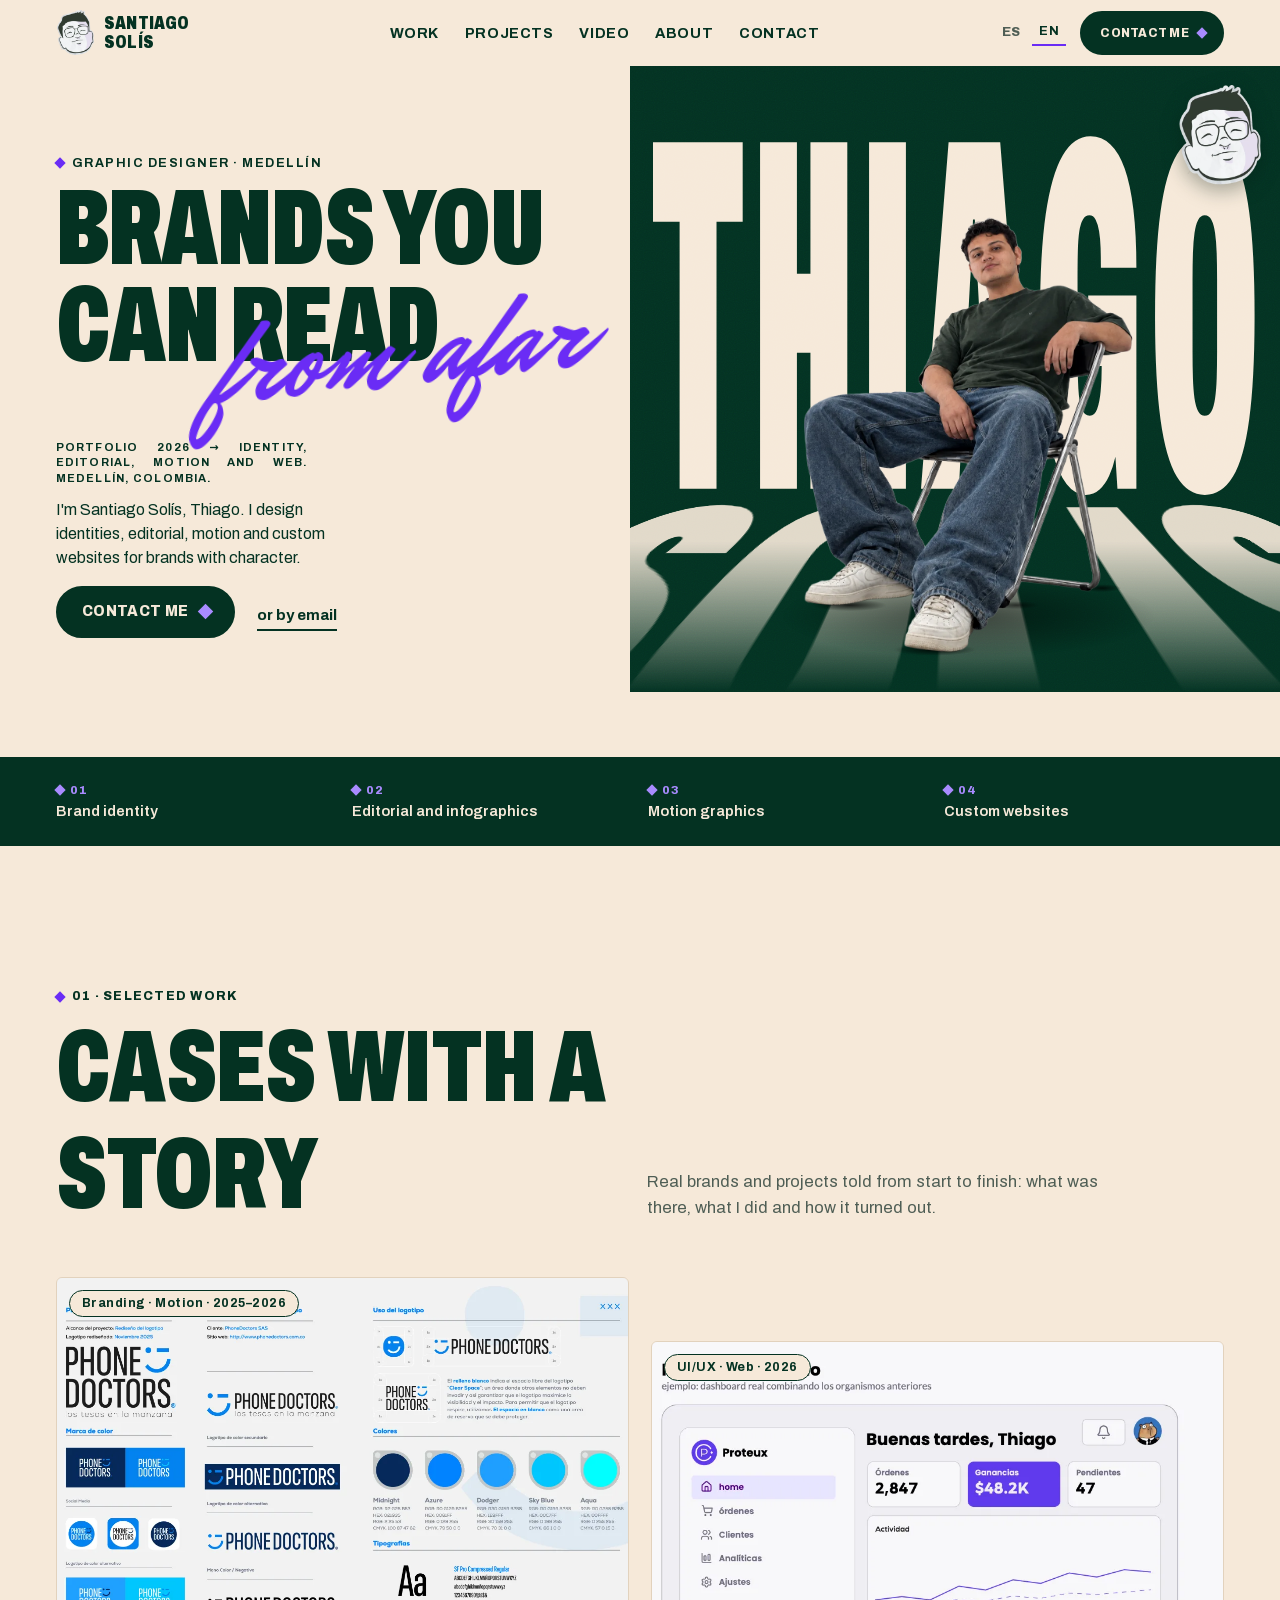
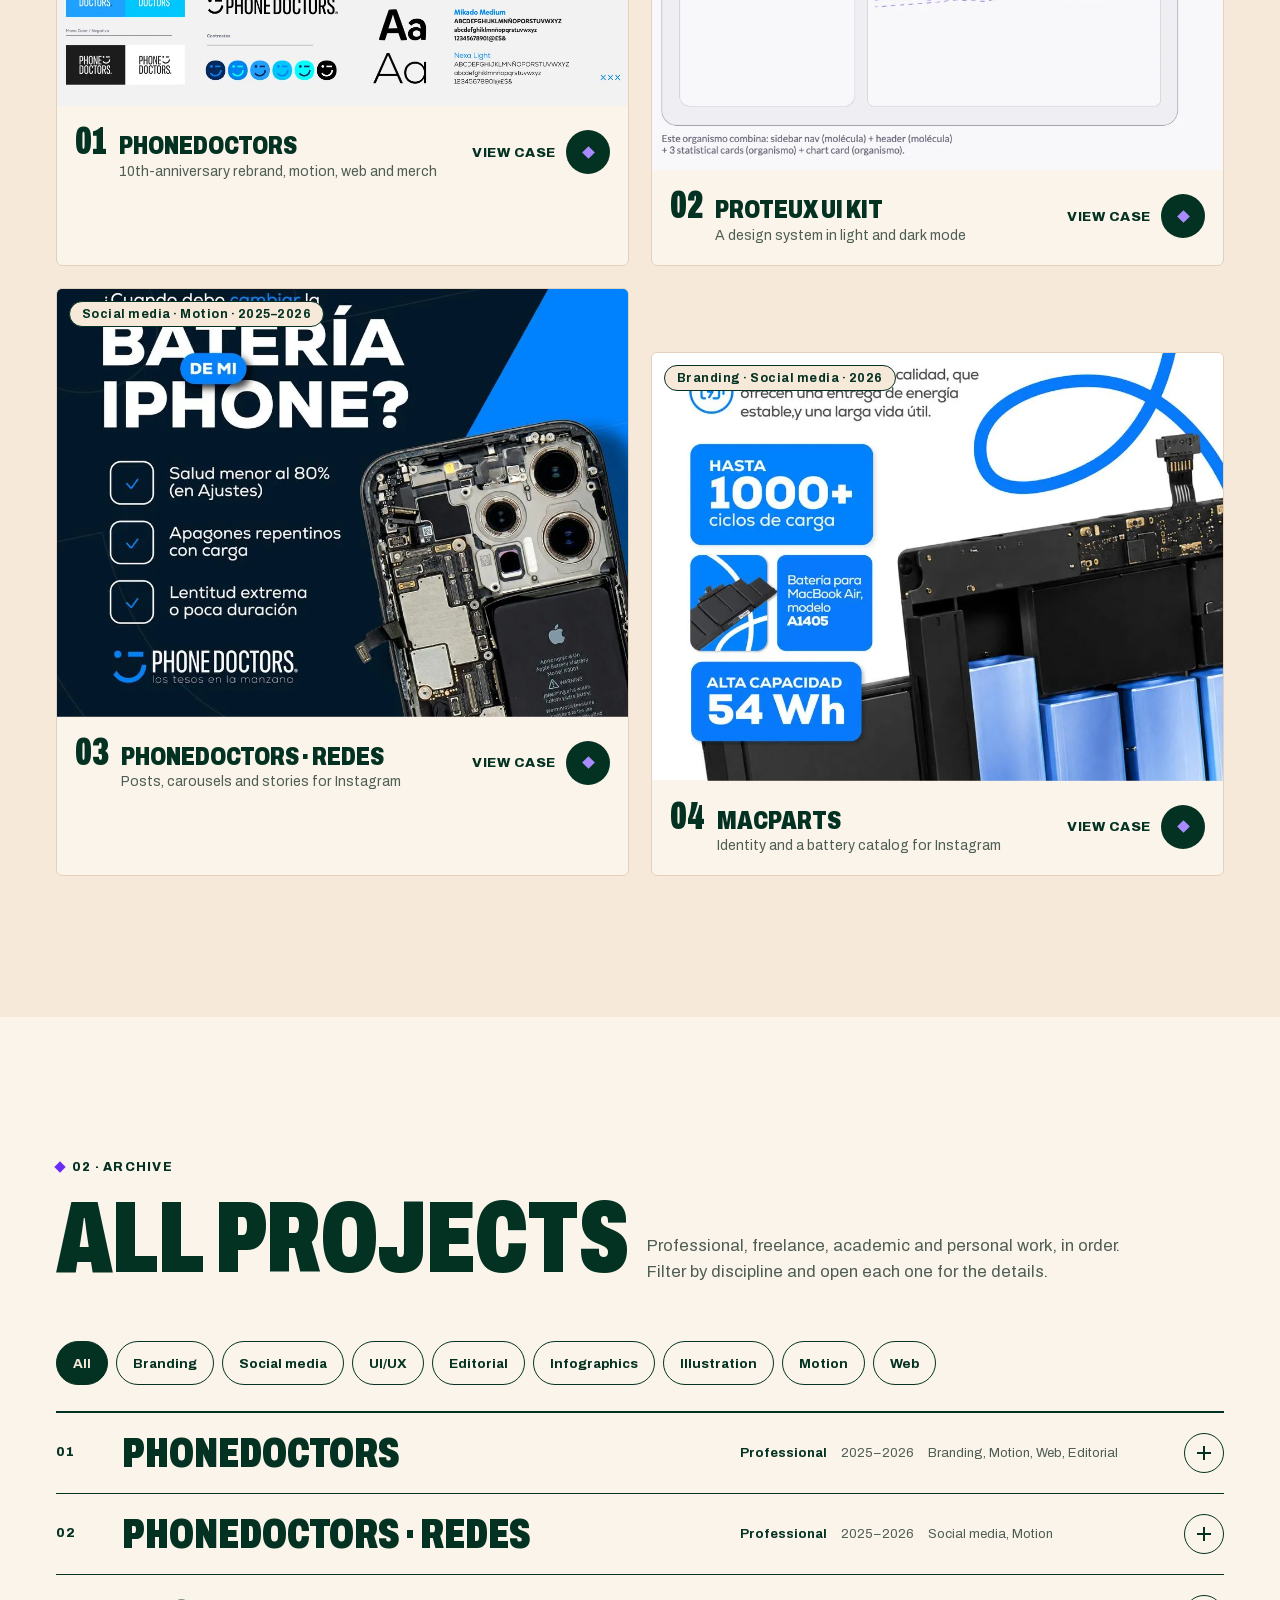
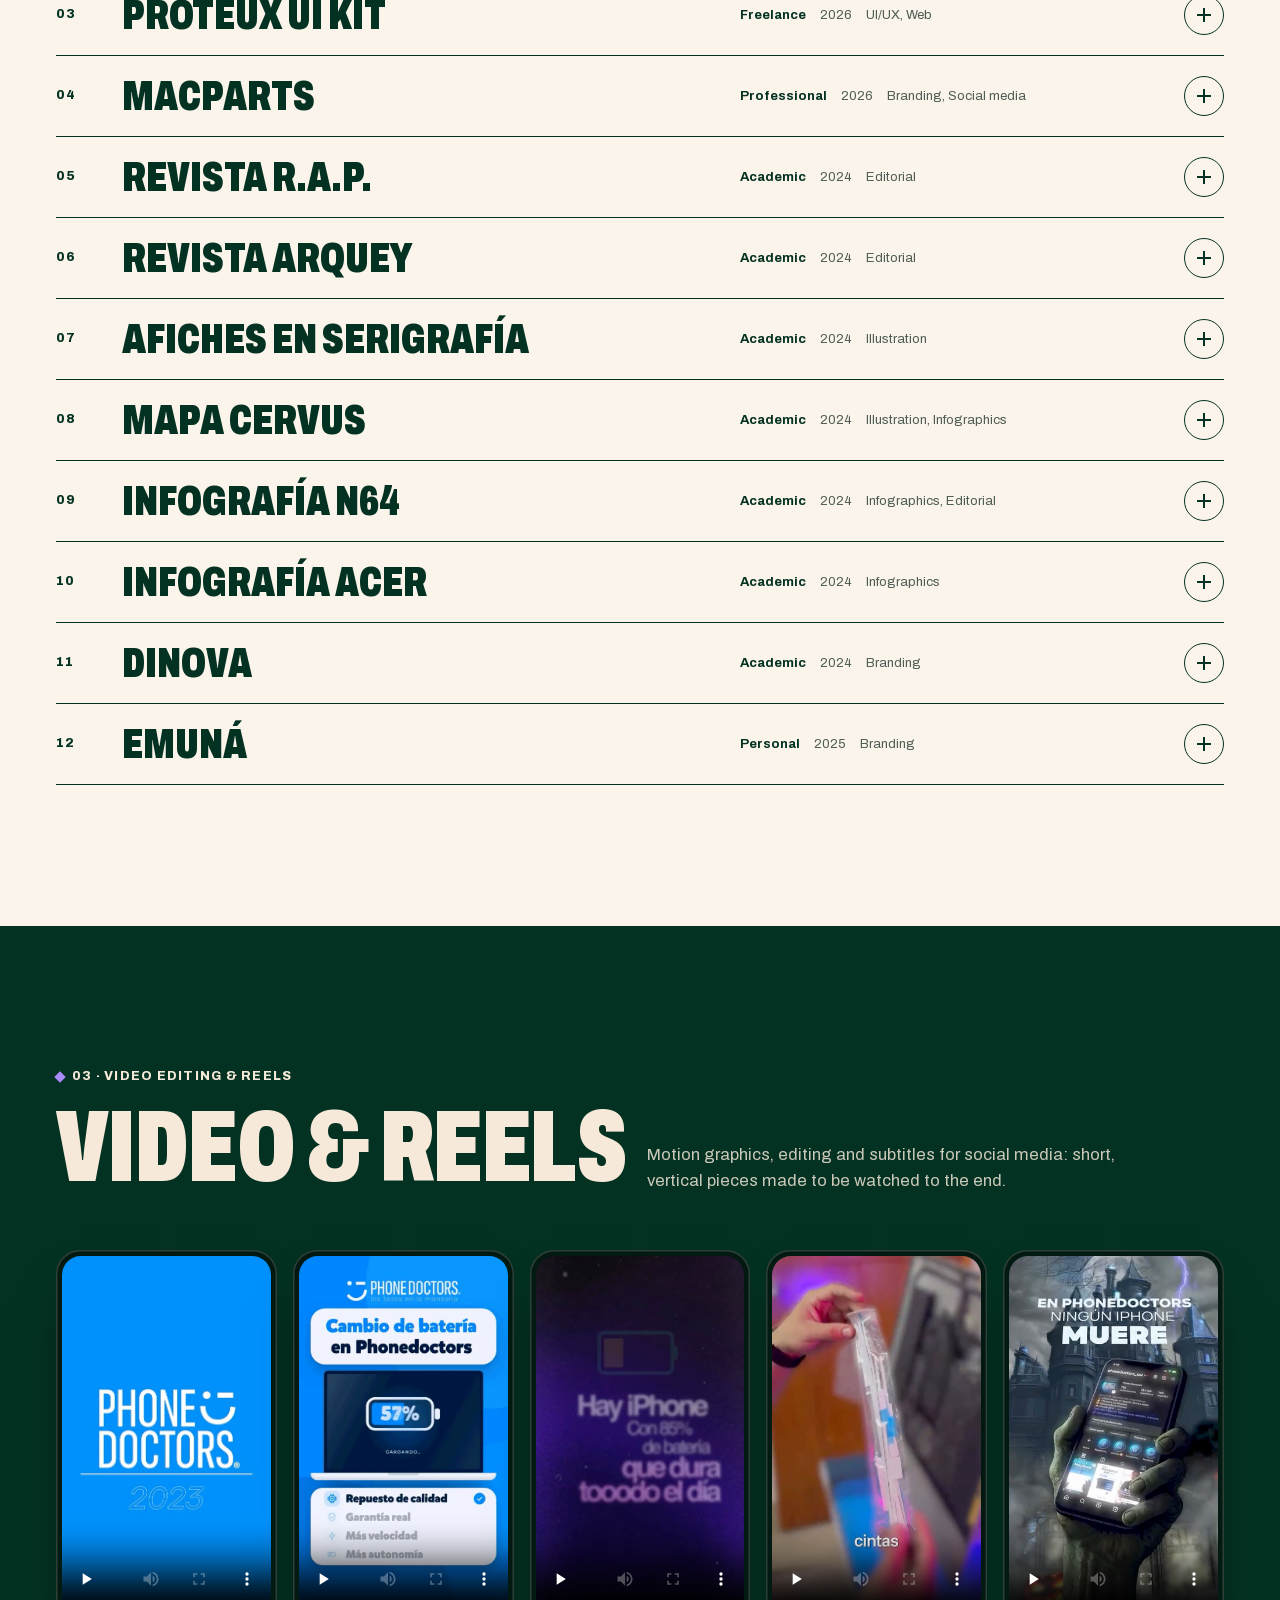
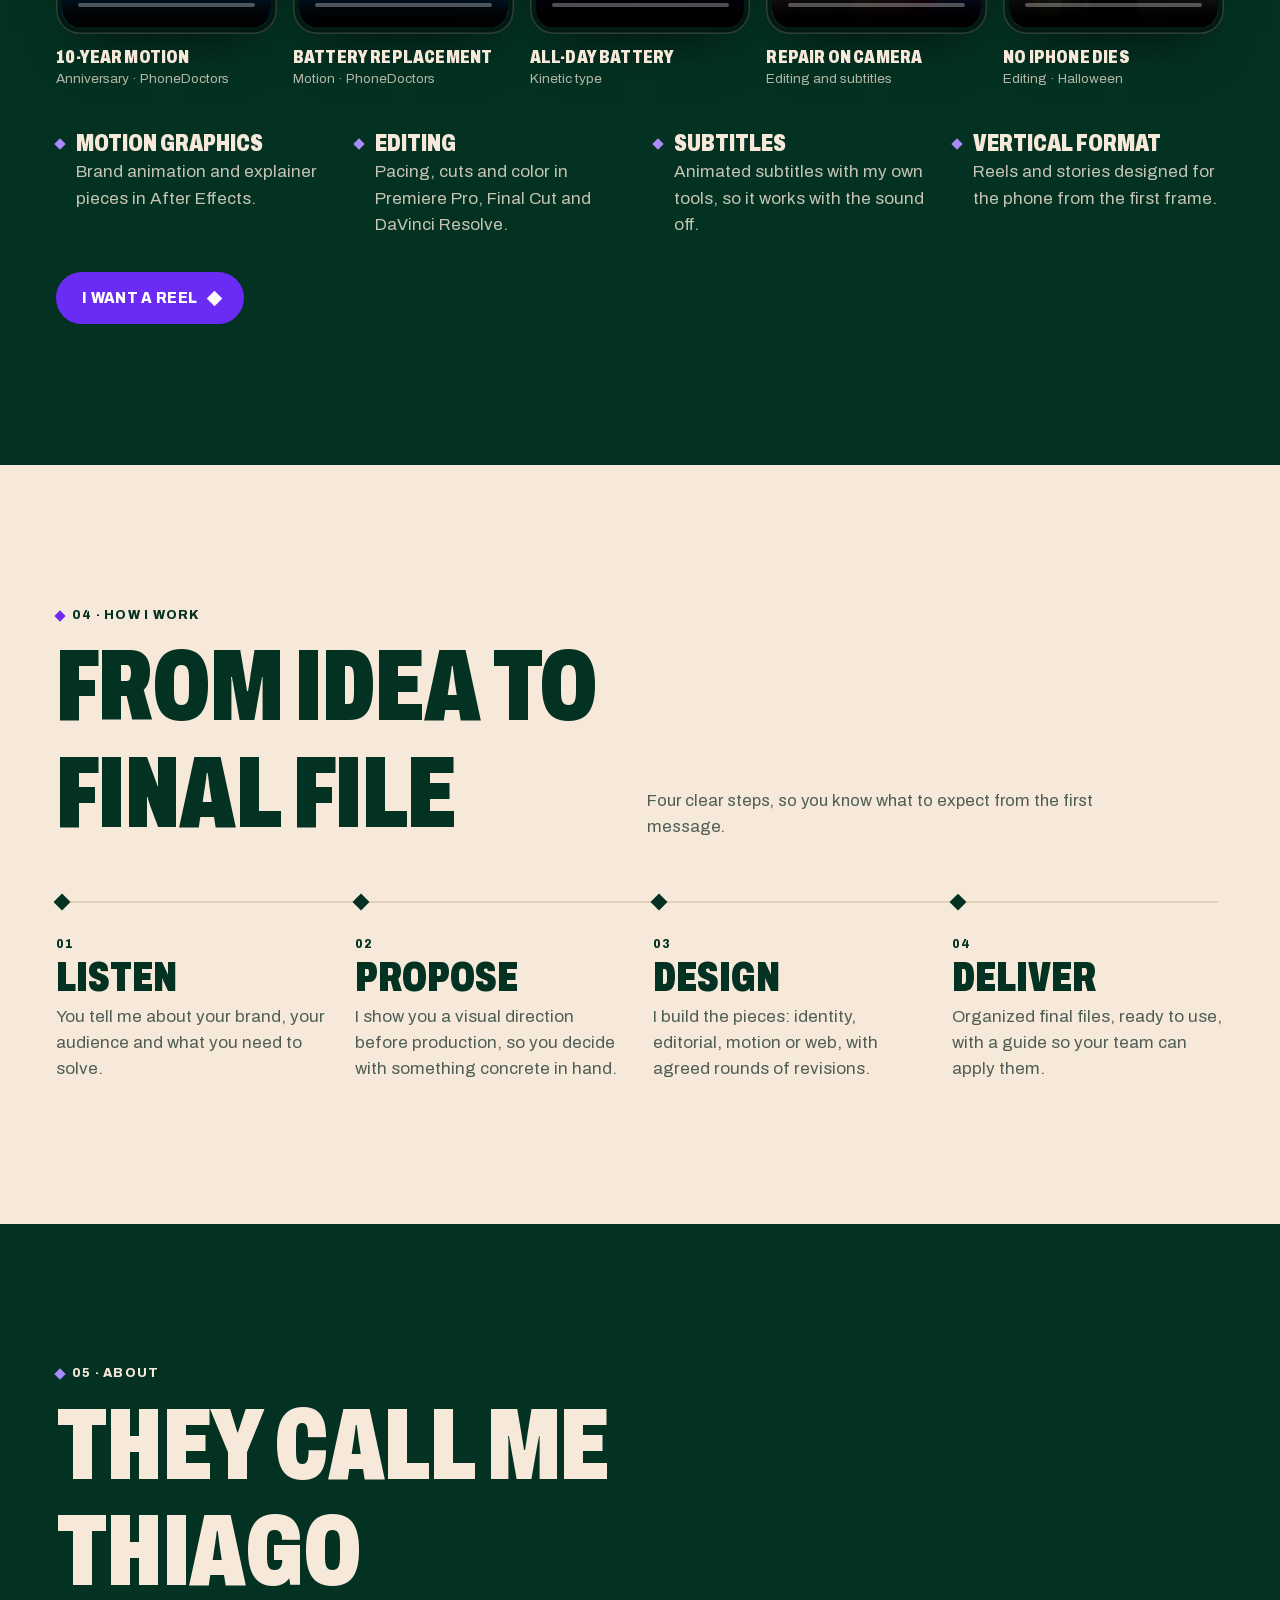
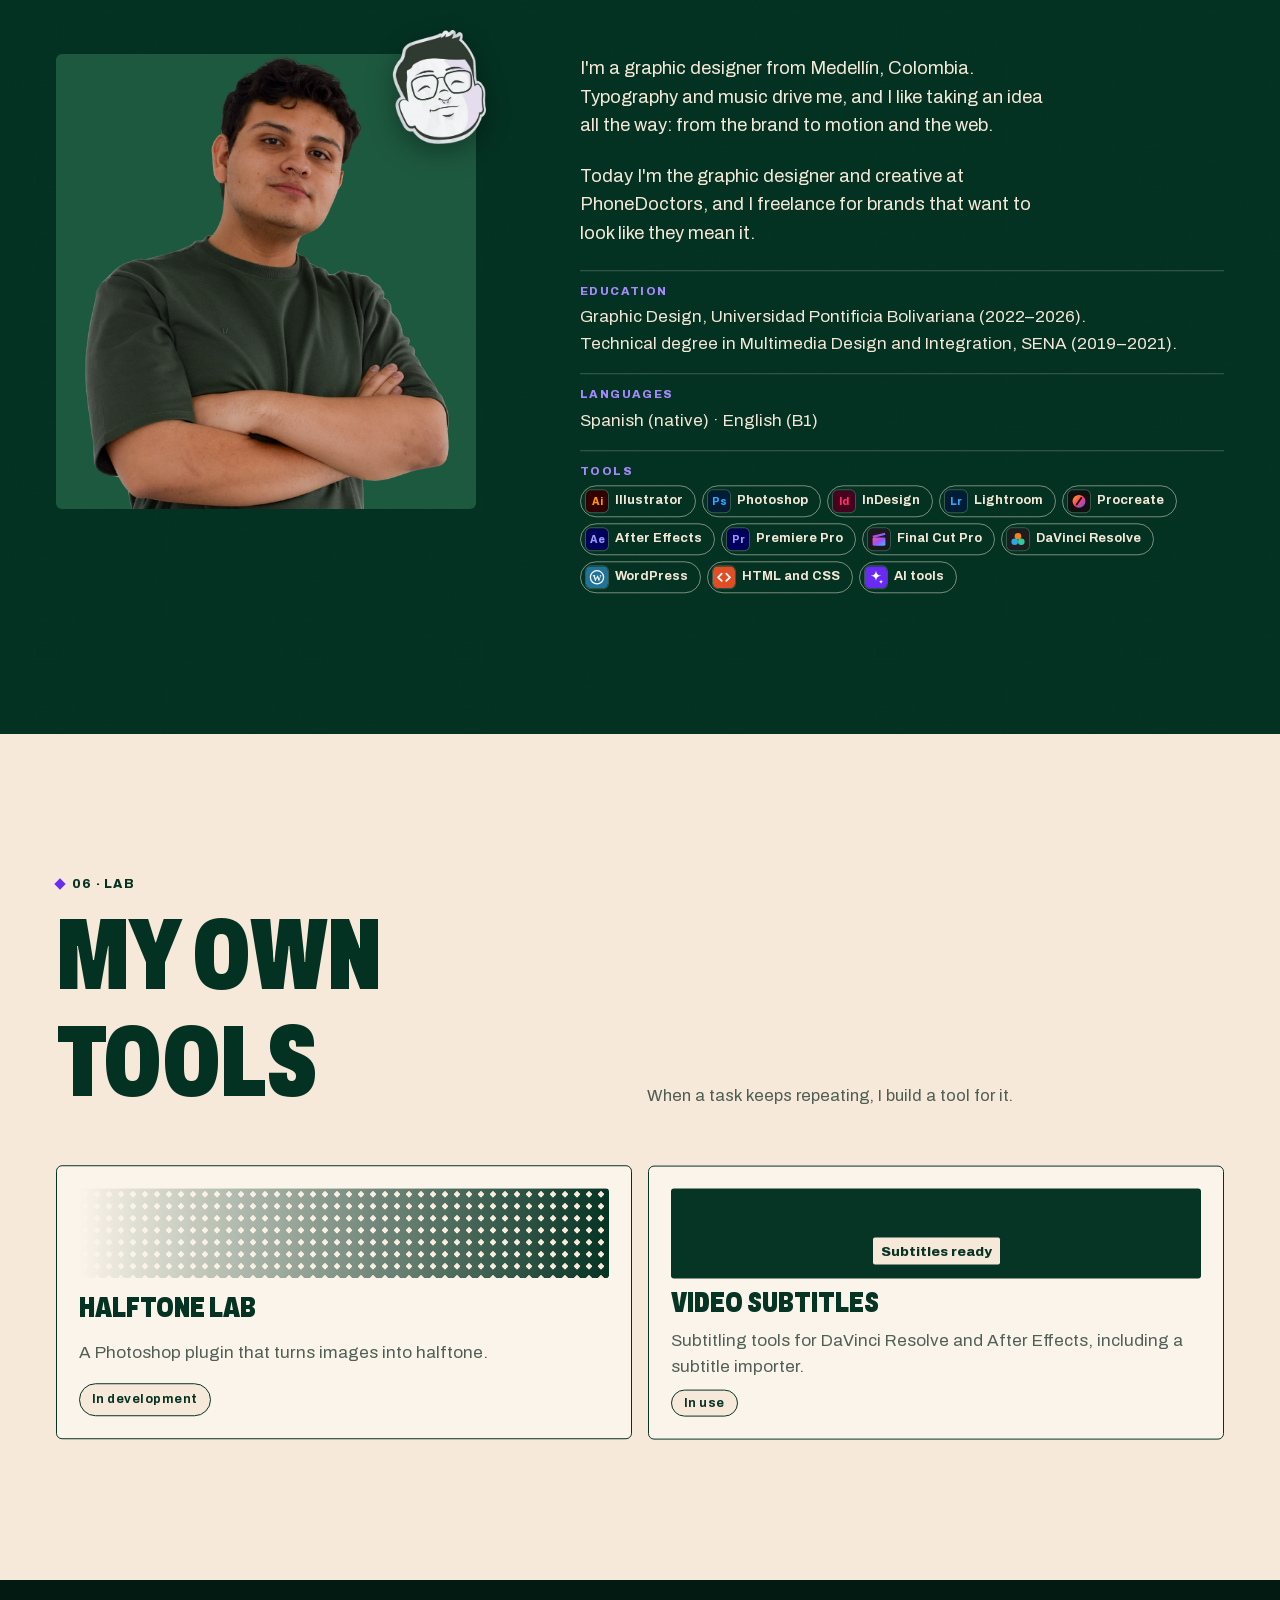
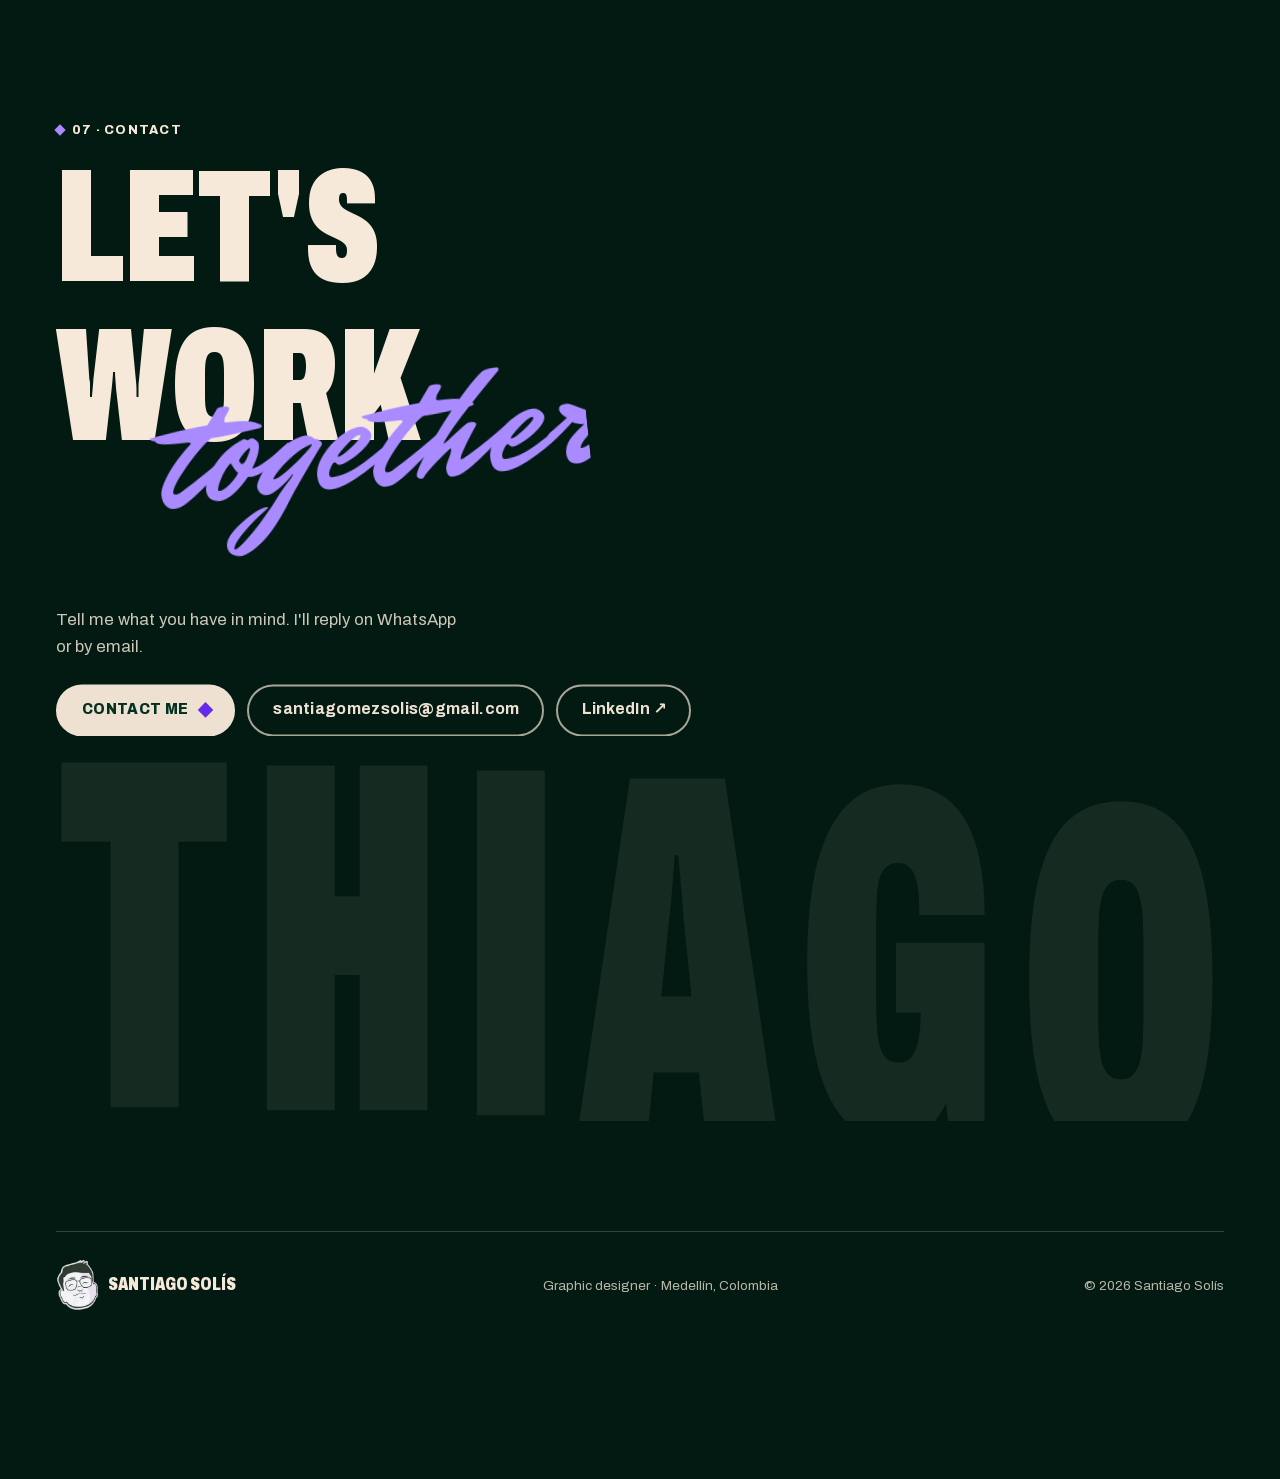
==== commit 72b497c0: "Contar clics en WhatsApp, correo y LinkedIn Co-Authored-By: Claude Opus 5.5 <noreply@anthropic.com>" ====
--- a/en/index.html
+++ b/en/index.html
@@ -26,7 +26,7 @@
 <link rel="apple-touch-icon" href="../img/apple-touch-icon.png">
 <link rel="preload" href="../fonts/archivo-var-latin.woff2" as="font" type="font/woff2" crossorigin>
 <link rel="preload" href="../fonts/mr-dafoe-latin.woff2" as="font" type="font/woff2" crossorigin>
-<link rel="stylesheet" href="../css/estilos.css?v=20261023e">
+<link rel="stylesheet" href="../css/estilos.css?v=20261024a">
 <script>document.documentElement.className=document.documentElement.className.replace('no-js','js');</script>
 <script type="application/ld+json">
 {"@context":"https://schema.org","@type":"Person","name":"Santiago Solís","alternateName":"Thiago","jobTitle":"Graphic designer","email":"mailto:santiagomezsolis@gmail.com","address":{"@type":"PostalAddress","addressLocality":"Medellín","addressCountry":"CO"},"sameAs":["https://www.linkedin.com/in/santiago-solis-714525398/"],"alumniOf":[{"@type":"CollegeOrUniversity","name":"Universidad Pontificia Bolivariana"},{"@type":"EducationalOrganization","name":"SENA"}]}
@@ -682,7 +682,7 @@
 <script src="../vendor/ScrollTrigger.min.js" defer></script>
 <script src="../vendor/SplitText.min.js" defer></script>
 <script src="../vendor/lenis.min.js" defer></script>
-<script src="../js/main.js?v=20261023e" defer></script>
+<script src="../js/main.js?v=20261024a" defer></script>
 <!-- Contador de visitas (GoatCounter: sin cookies). Panel: https://solisthiago.goatcounter.com -->
 <script data-goatcounter="https://solisthiago.goatcounter.com/count" async src="https://gc.zgo.at/count.js"></script>
 </body>
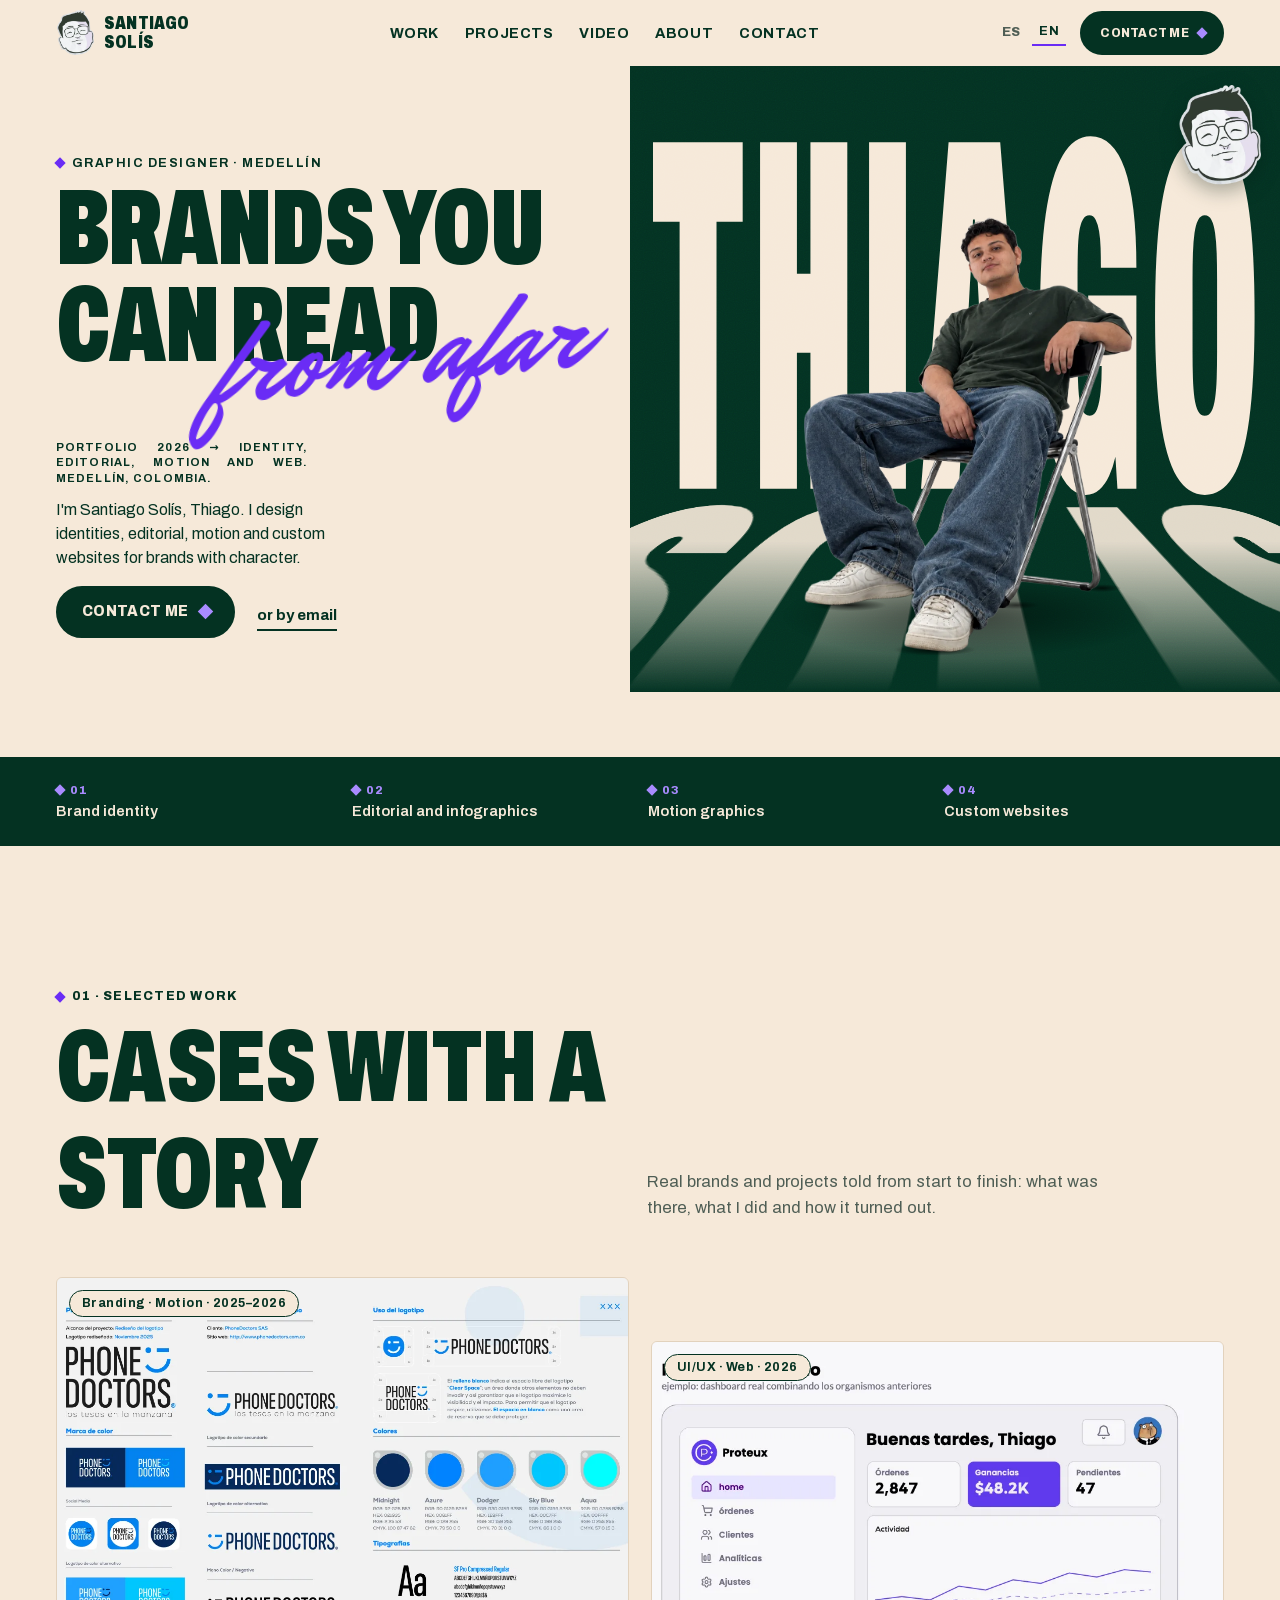
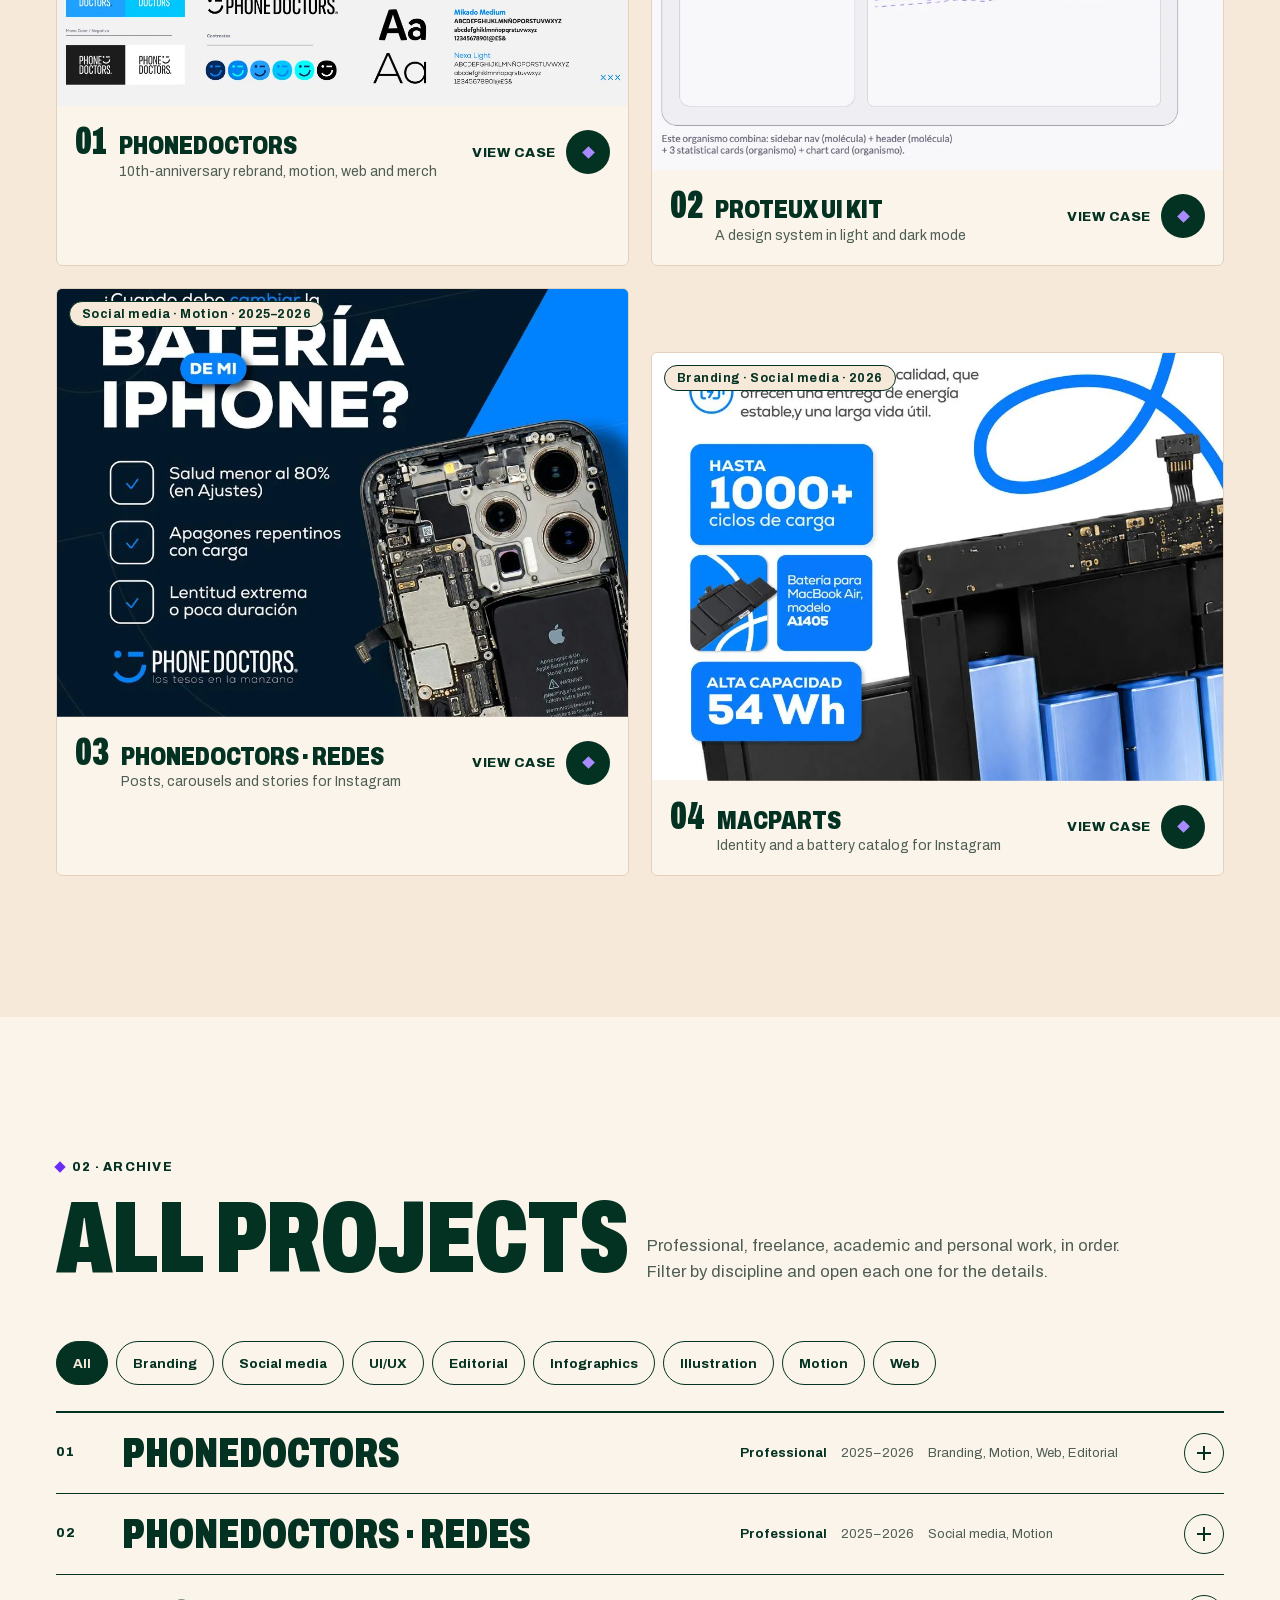
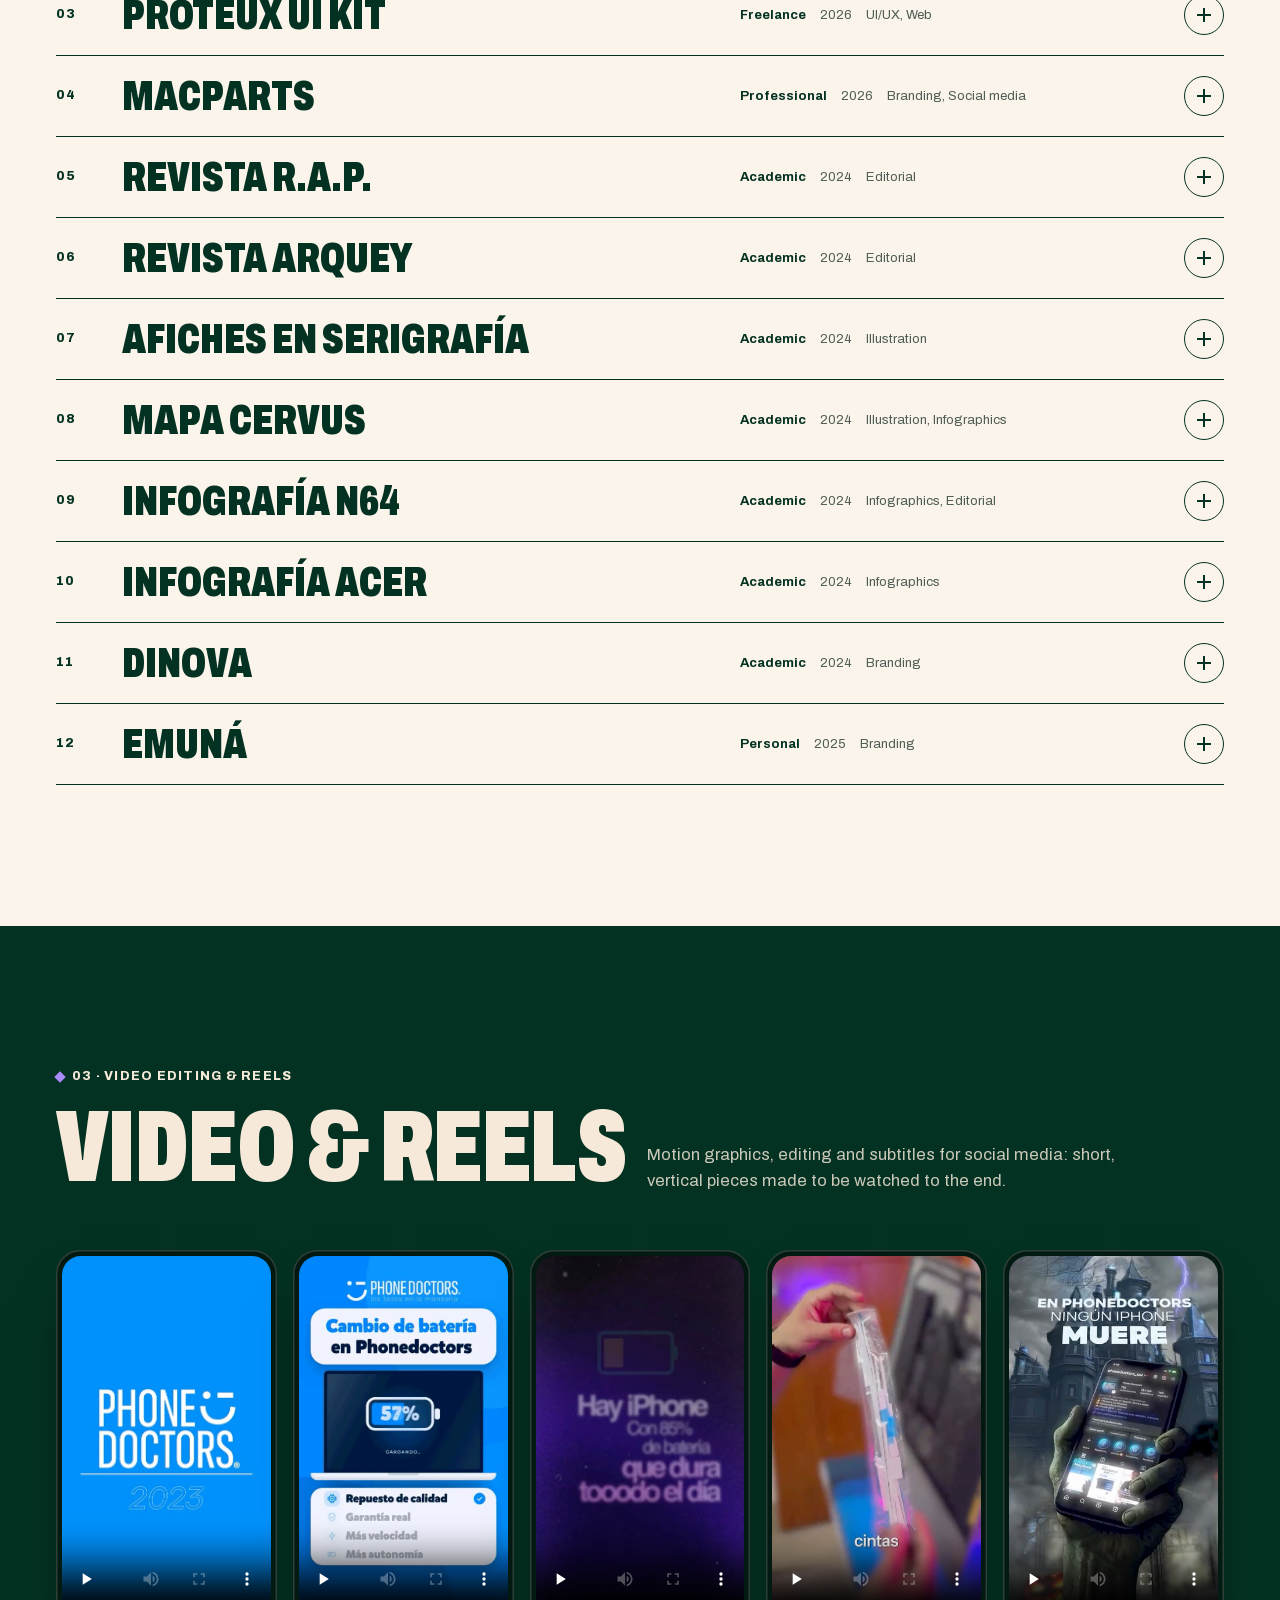
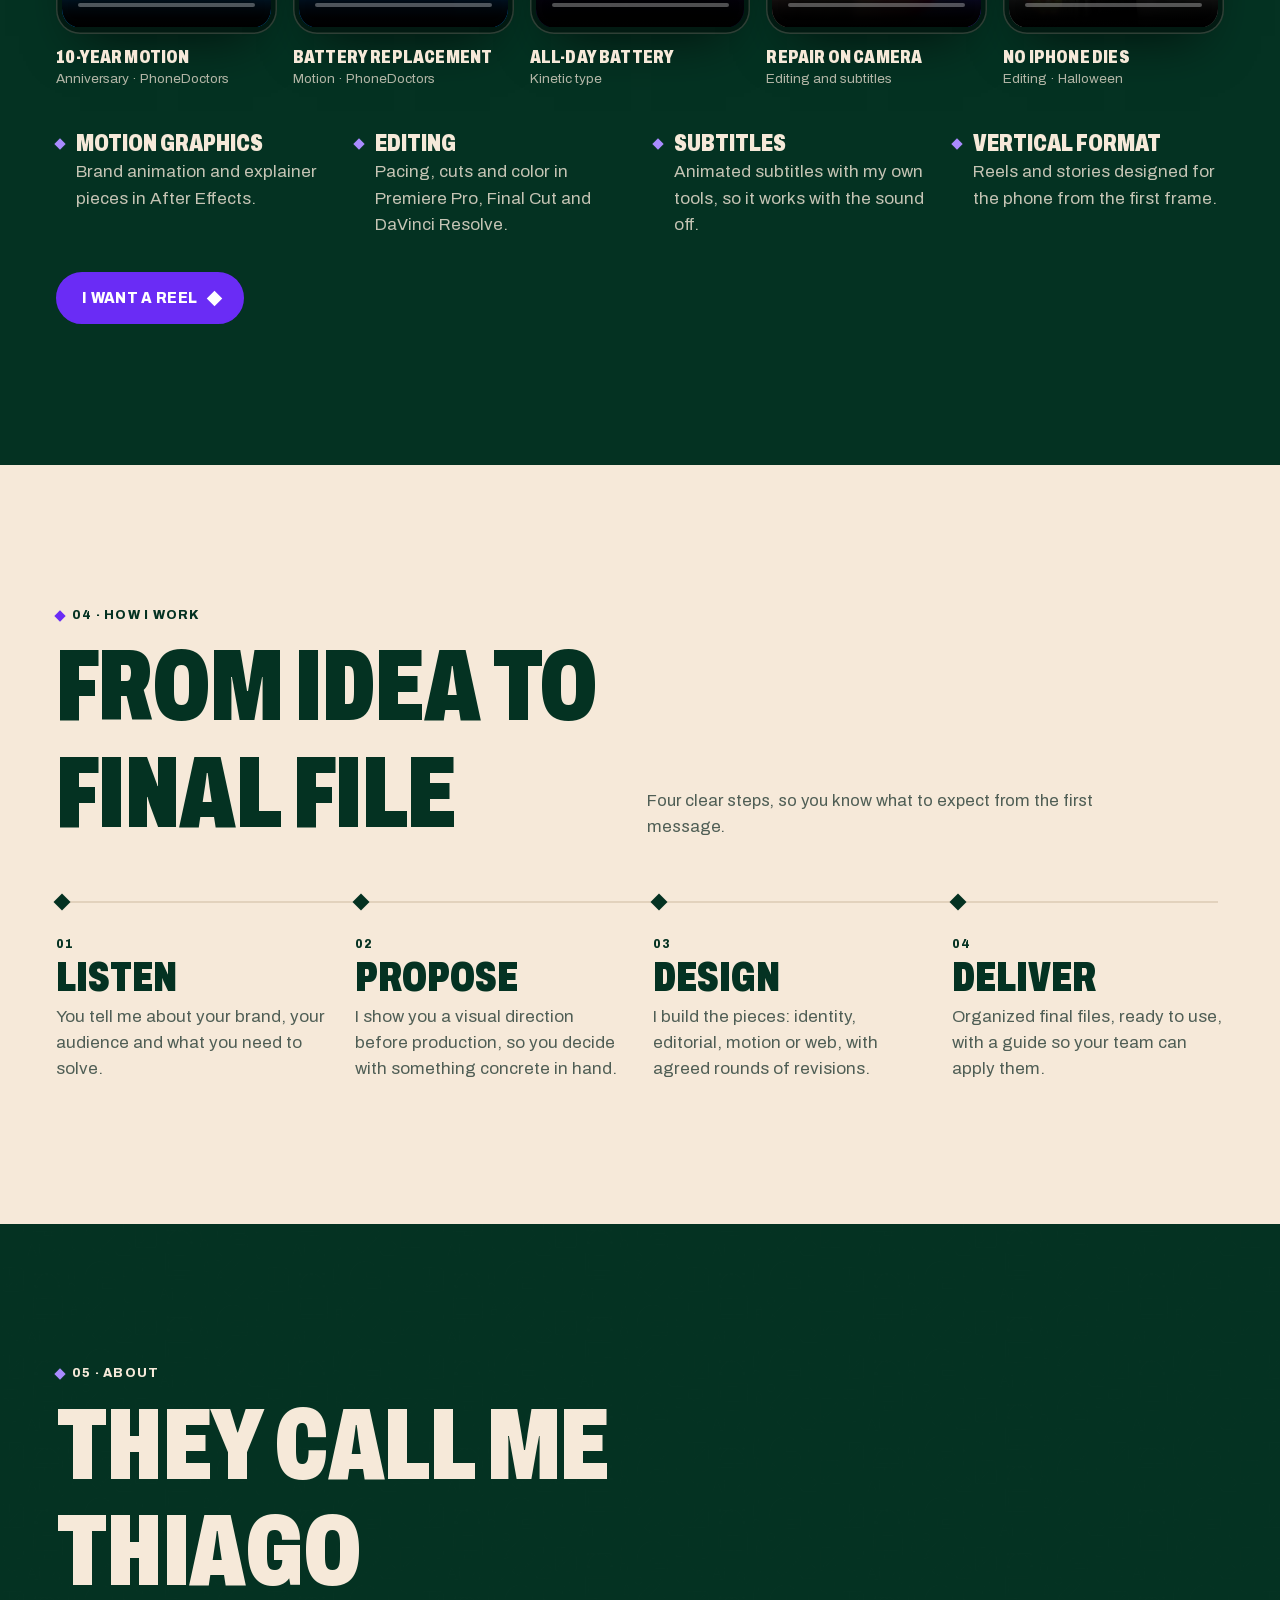
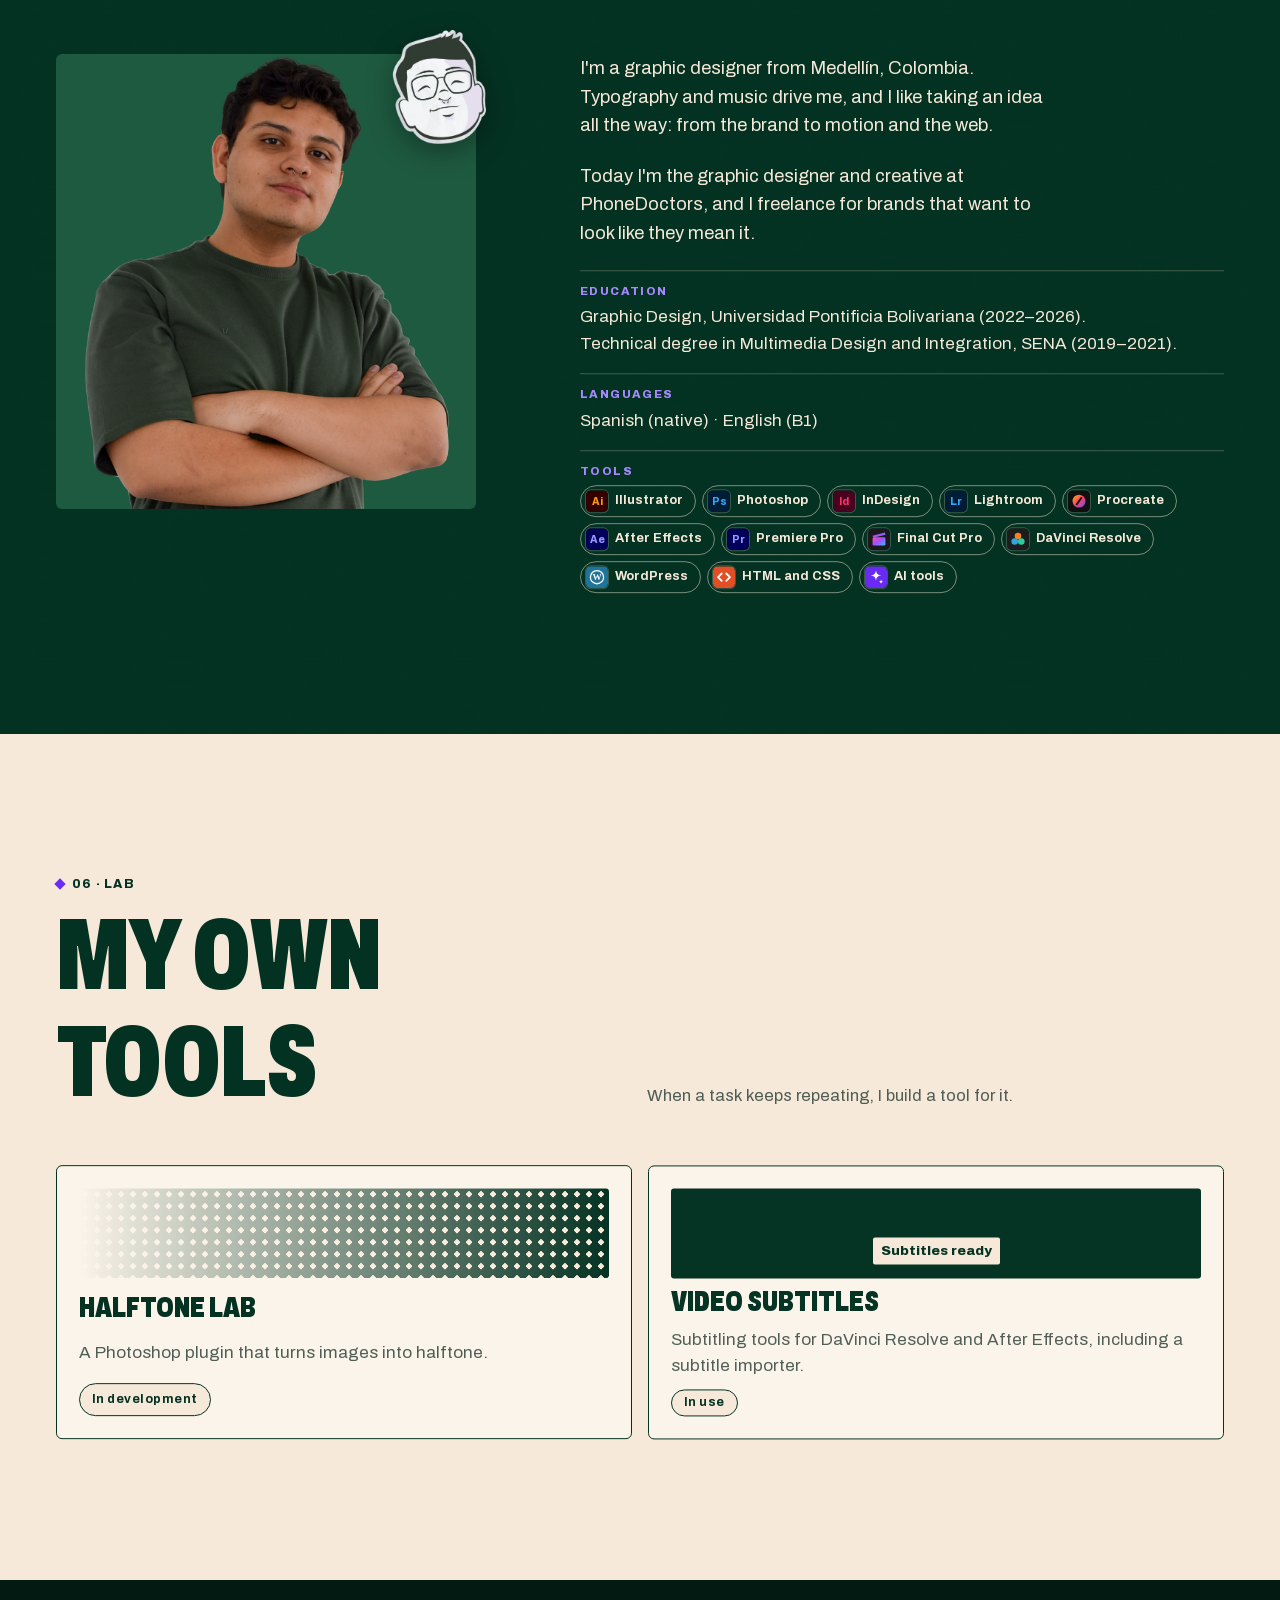
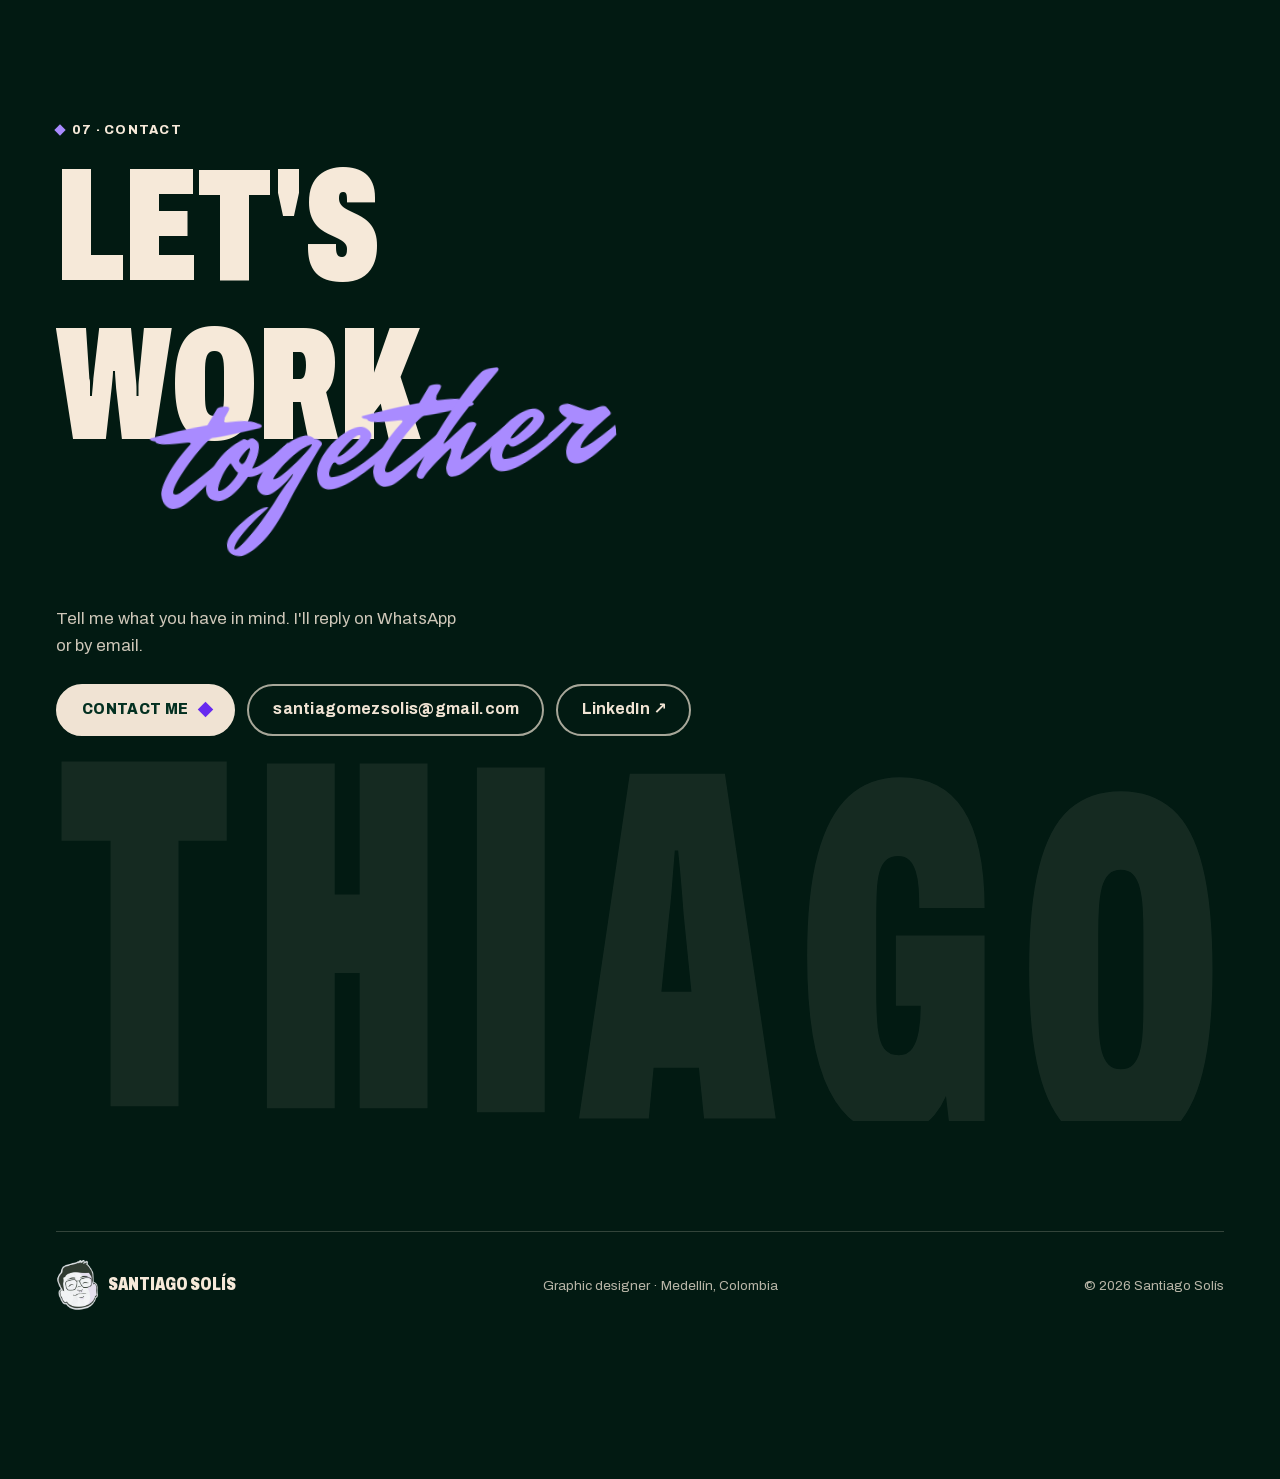
==== commit 159d9676: "R.A.P.: mockup animado del libro pasando páginas Co-Authored-By: Claude Opus 5.5 <noreply@anthropic." ====
--- a/en/index.html
+++ b/en/index.html
@@ -345,6 +345,7 @@
           </div>
           <div class="galeria" data-lenis-prevent tabindex="0" aria-label="Images of Revista R.A.P.">
             <figure><picture><source media="(min-width:700px)" srcset="../img/proyectos/rap-1-1200.webp"><img src="../img/proyectos/rap-1-640.webp" width="1200" height="987" alt="R.A.P. magazine open on the Oblivion Mighty Trash feature" loading="lazy" decoding="async"></picture><figcaption>R.A.P. magazine open on the Oblivion Mighty Trash feature</figcaption></figure>
+            <figure class="video"><video src="../img/proyectos/rap-v1.mp4" poster="../img/proyectos/rap-v1.webp" width="1200" height="674" muted loop playsinline preload="none" controls data-auto aria-label="The whole 16-page book flipping through its pages in an animated mockup"></video><figcaption>The whole 16-page book flipping through its pages in an animated mockup</figcaption></figure>
             <figure><picture><source media="(min-width:700px)" srcset="../img/proyectos/rap-2-1200.webp"><img src="../img/proyectos/rap-2-640.webp" width="1200" height="956" alt="Magazine spread" loading="lazy" decoding="async"></picture><figcaption>Magazine spread</figcaption></figure>
             <figure class="vertical"><picture><source media="(min-width:700px)" srcset="../img/proyectos/rap-3-1200.webp"><img src="../img/proyectos/rap-3-640.webp" width="1200" height="1691" alt="Page about Granuja" loading="lazy" decoding="async"></picture><figcaption>Page about Granuja</figcaption></figure>
             <figure><picture><source media="(min-width:700px)" srcset="../img/proyectos/rap-4-1200.webp"><img src="../img/proyectos/rap-4-640.webp" width="1200" height="968" alt="Page about Luis7Lunes" loading="lazy" decoding="async"></picture><figcaption>Page about Luis7Lunes</figcaption></figure>
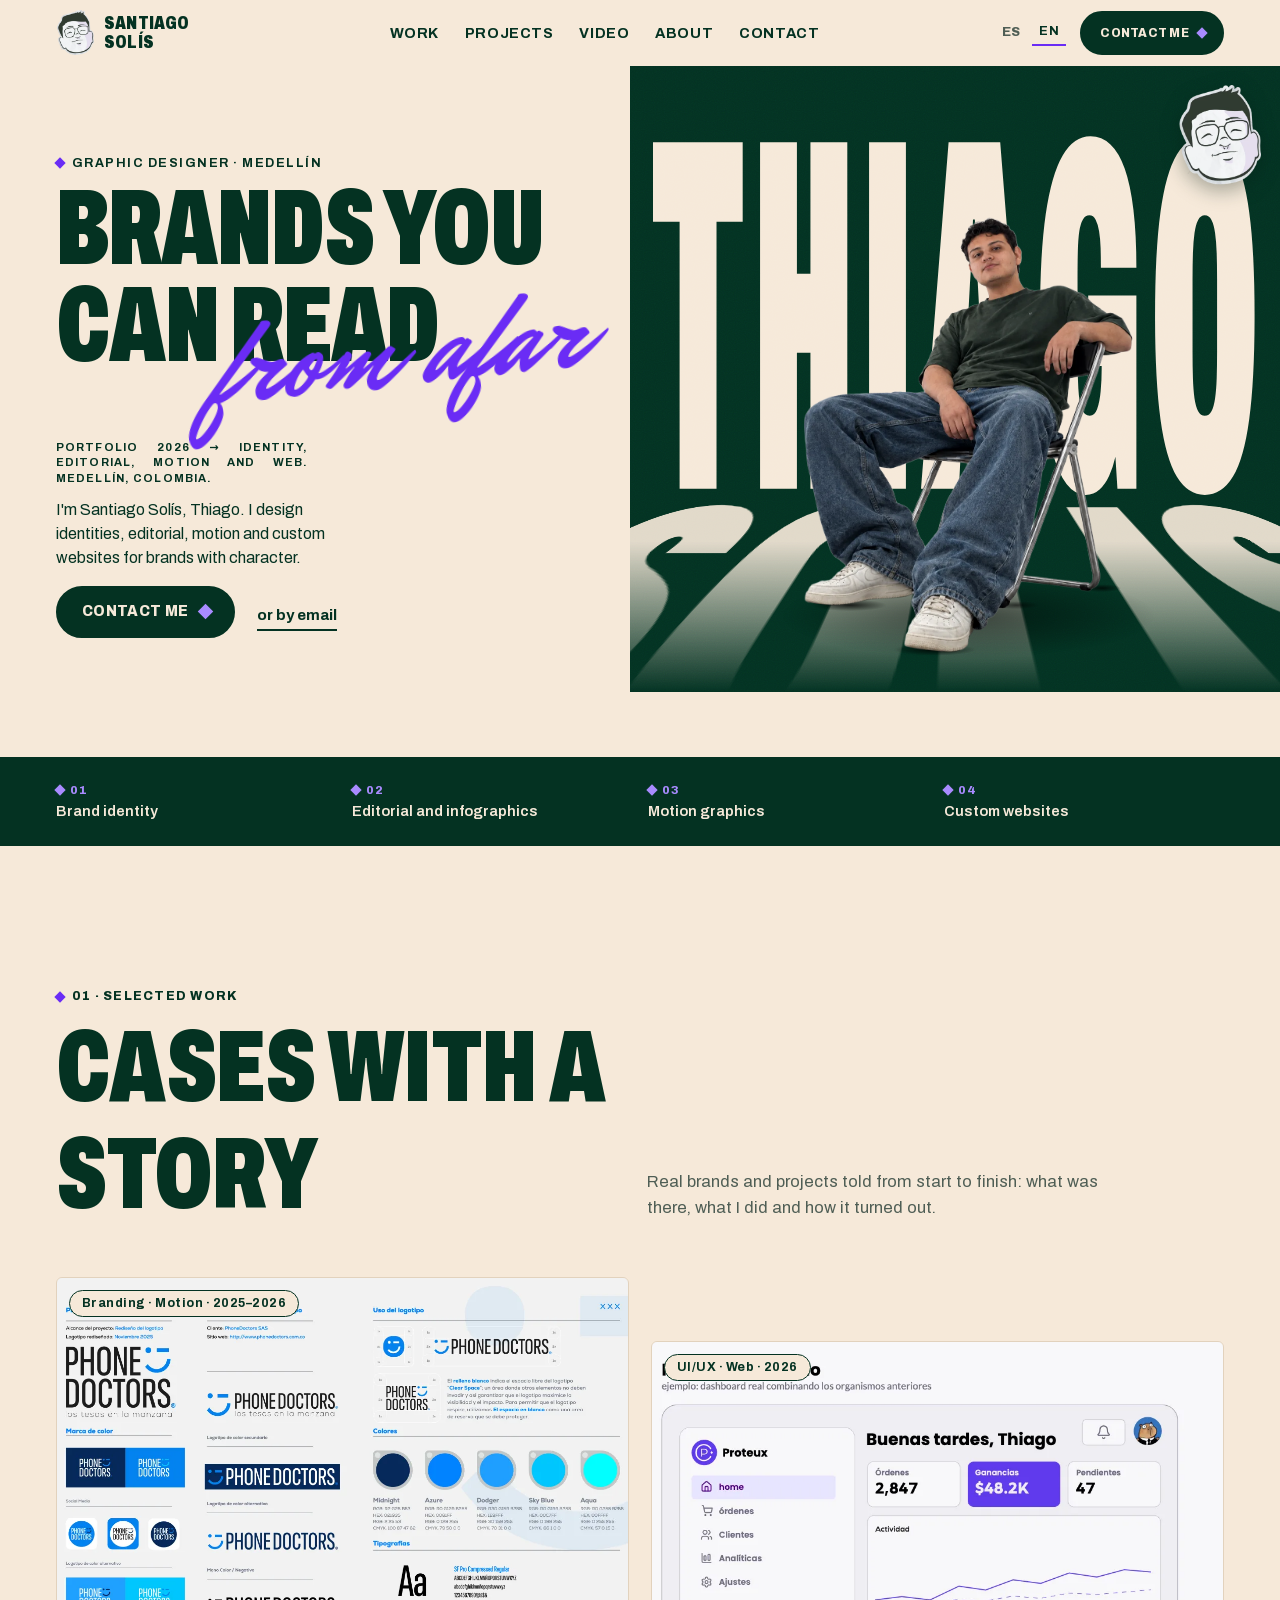
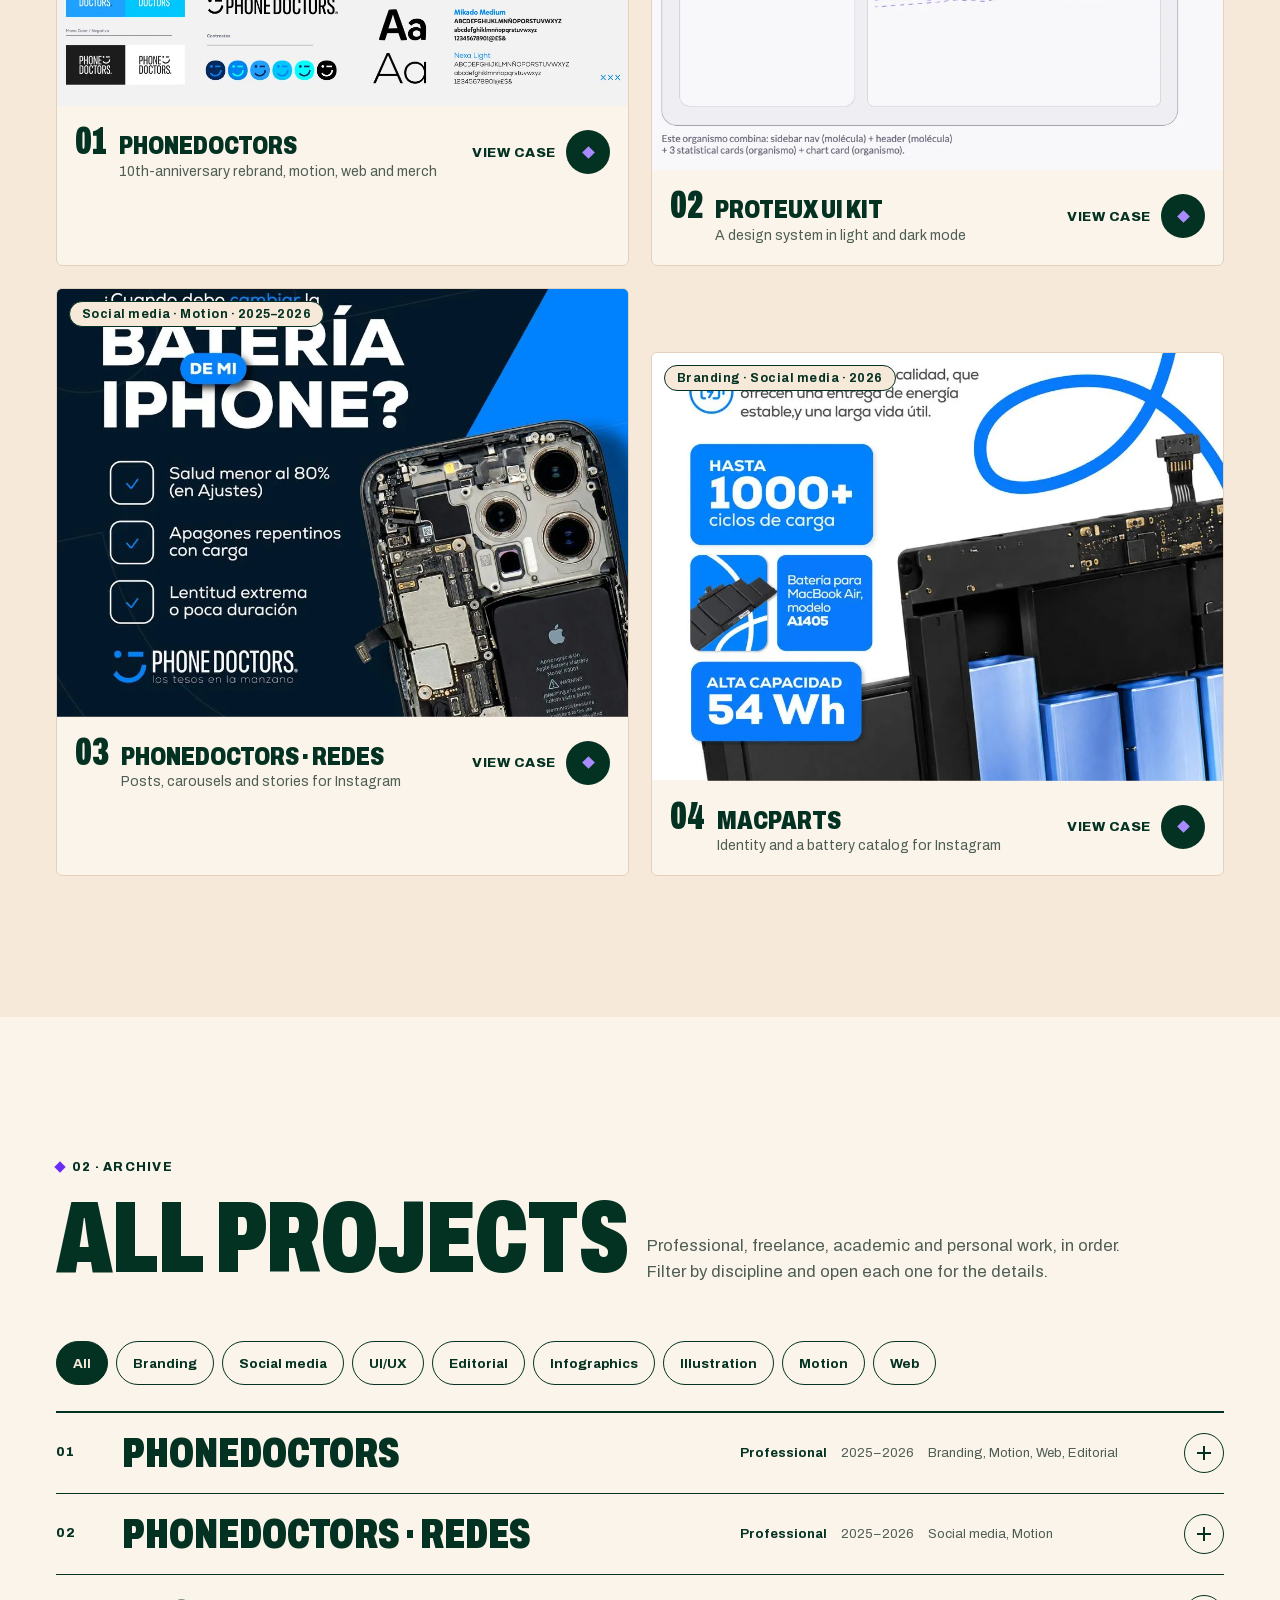
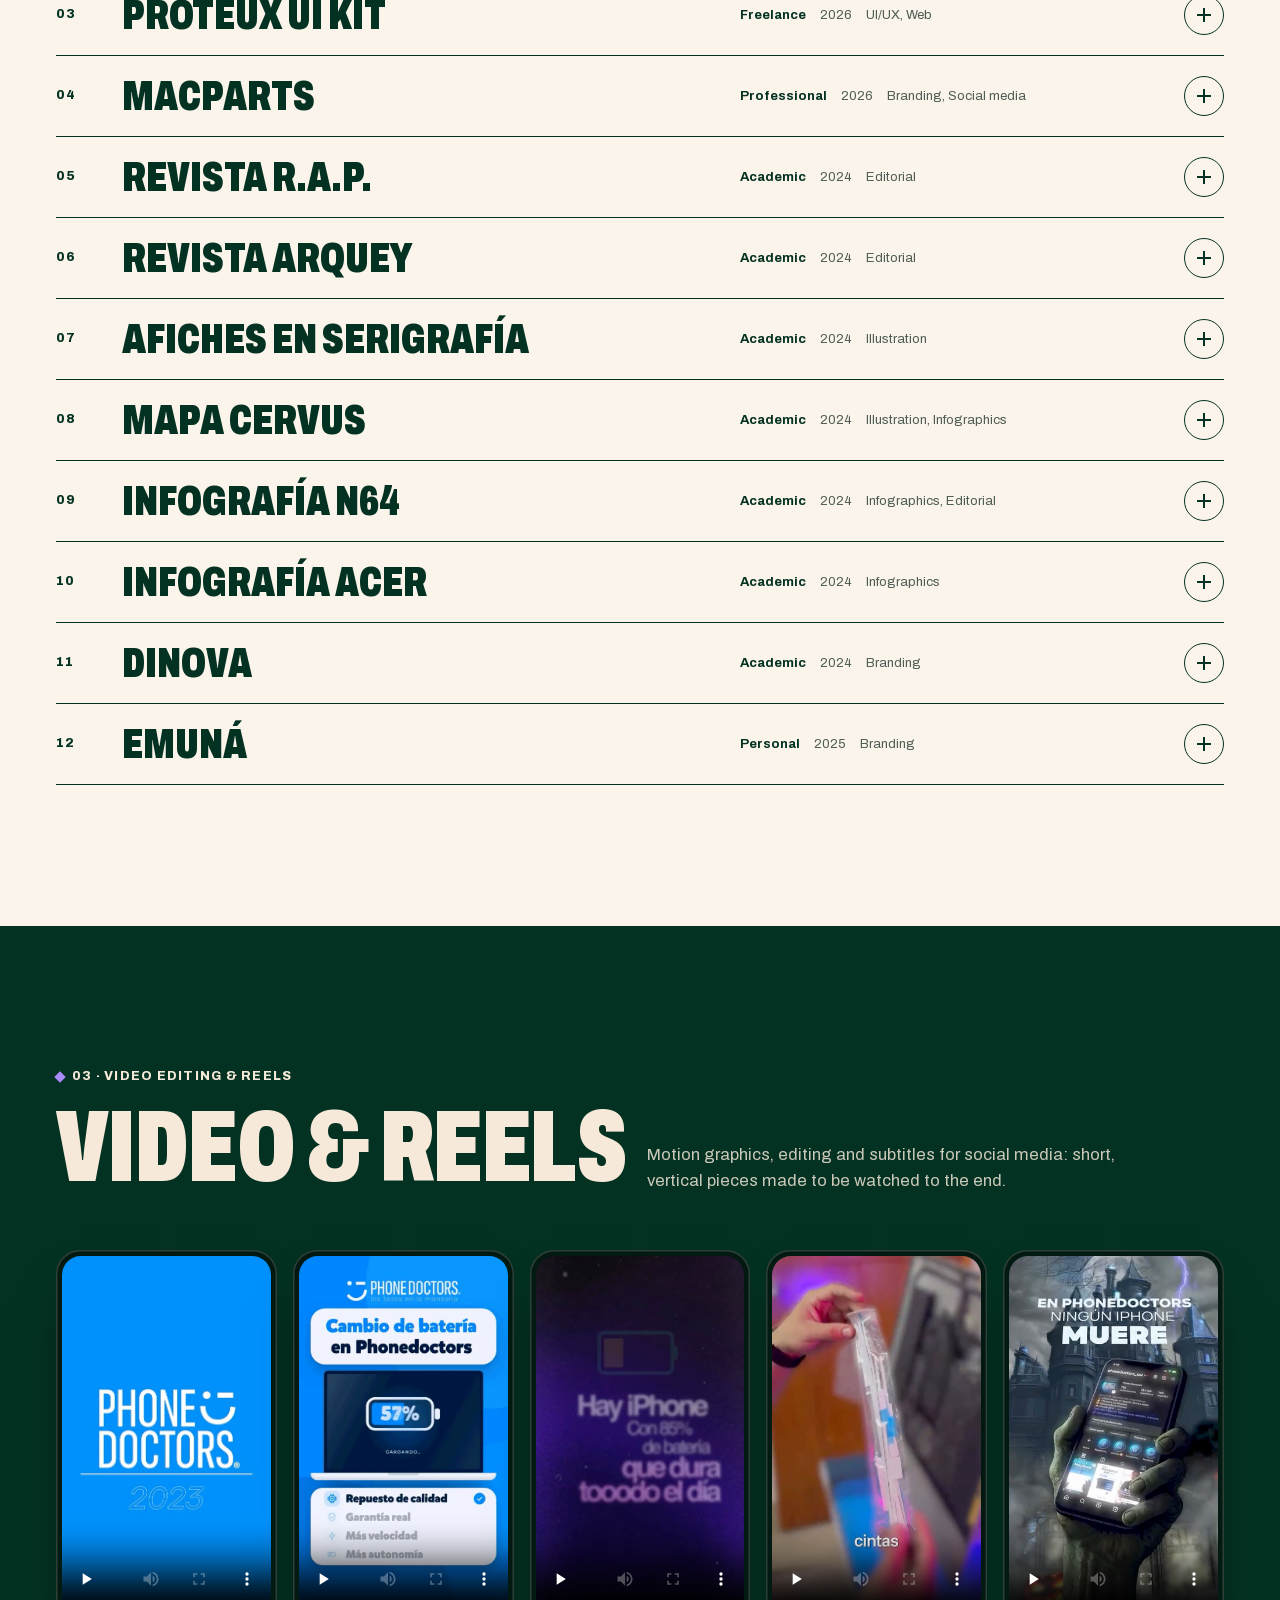
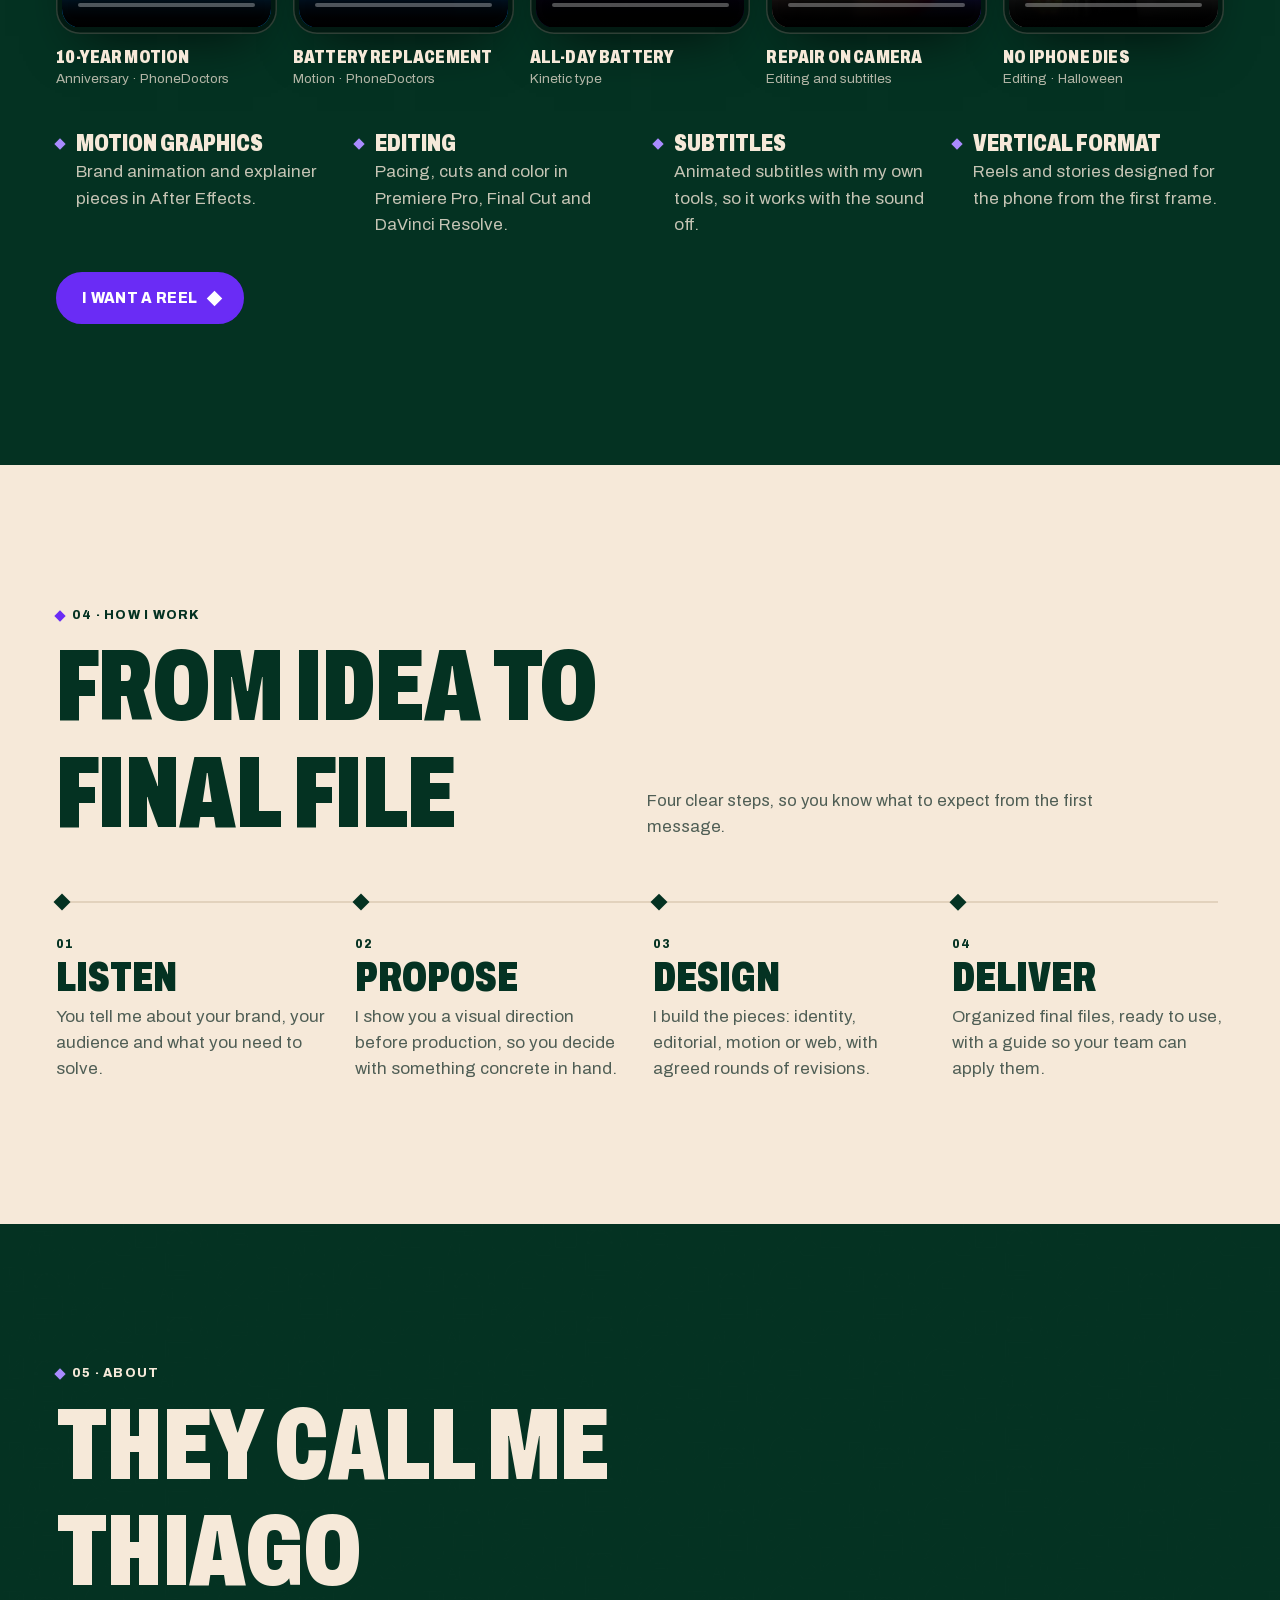
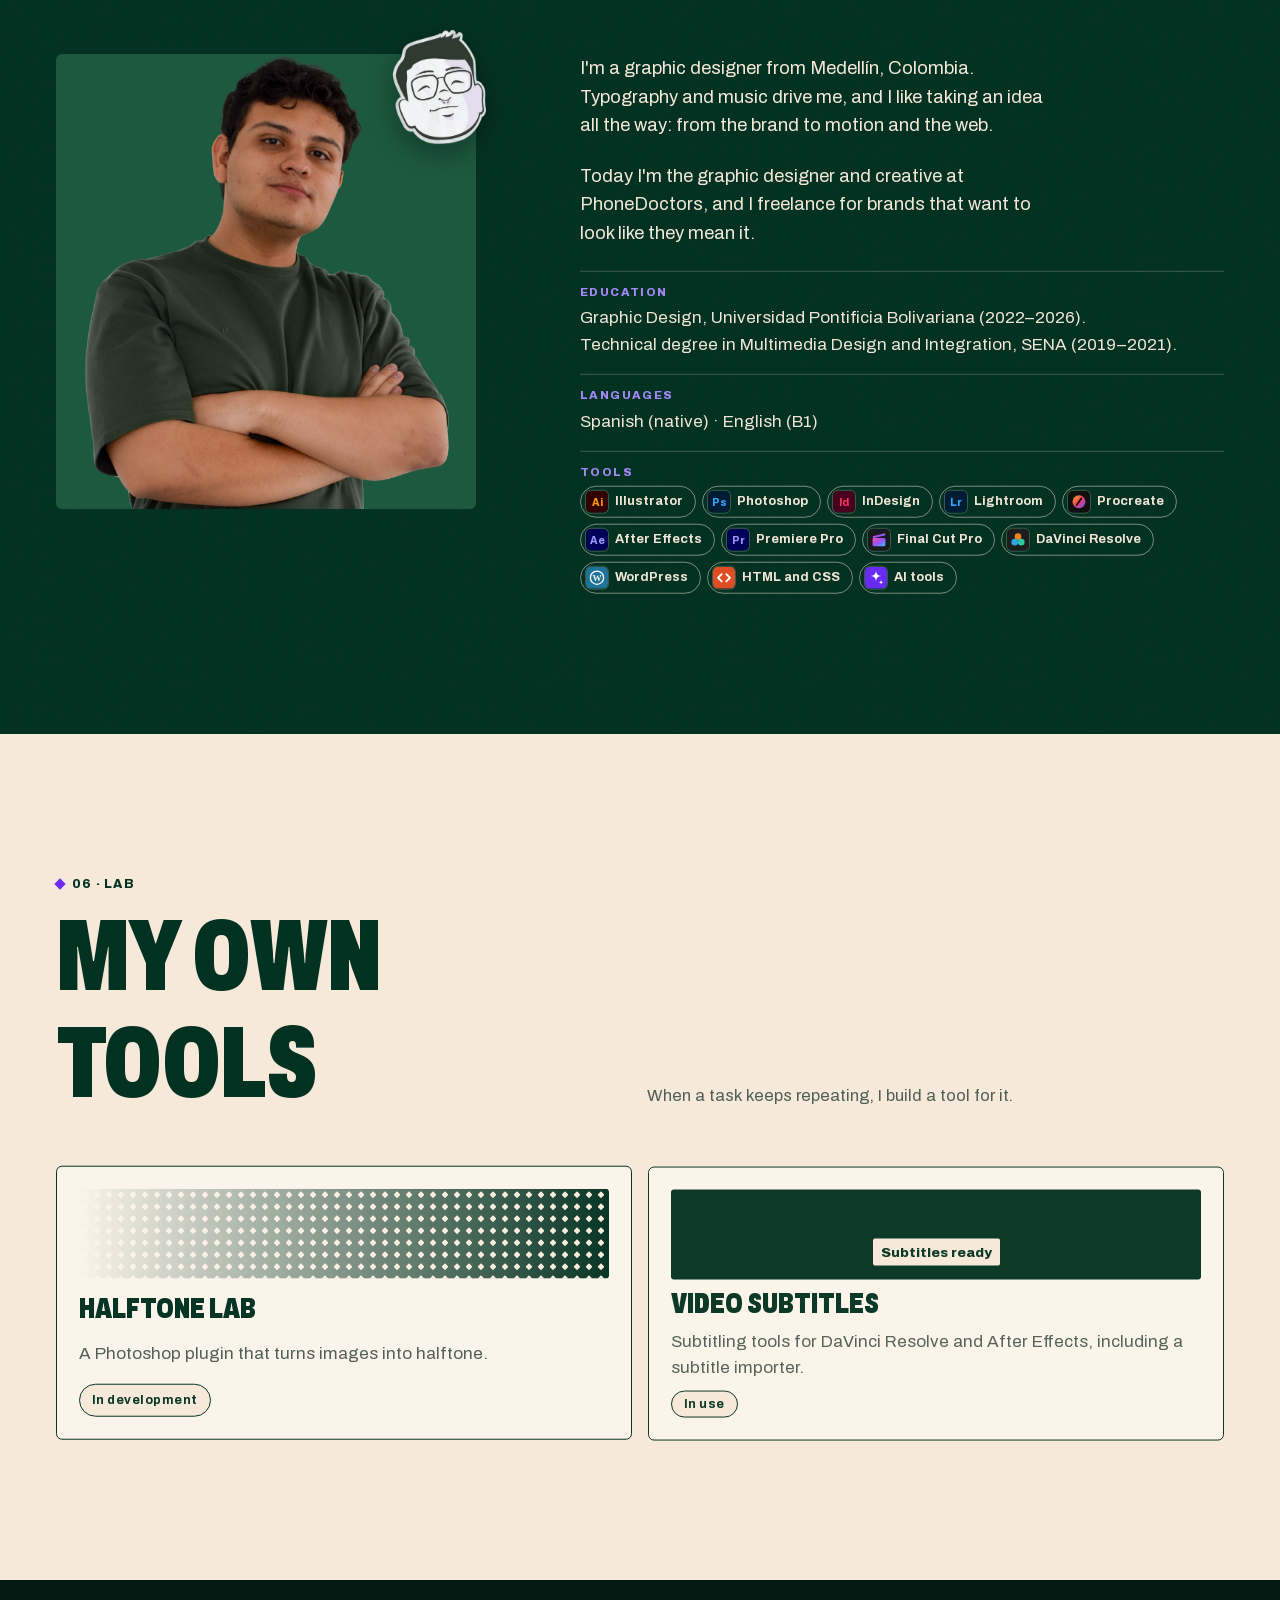
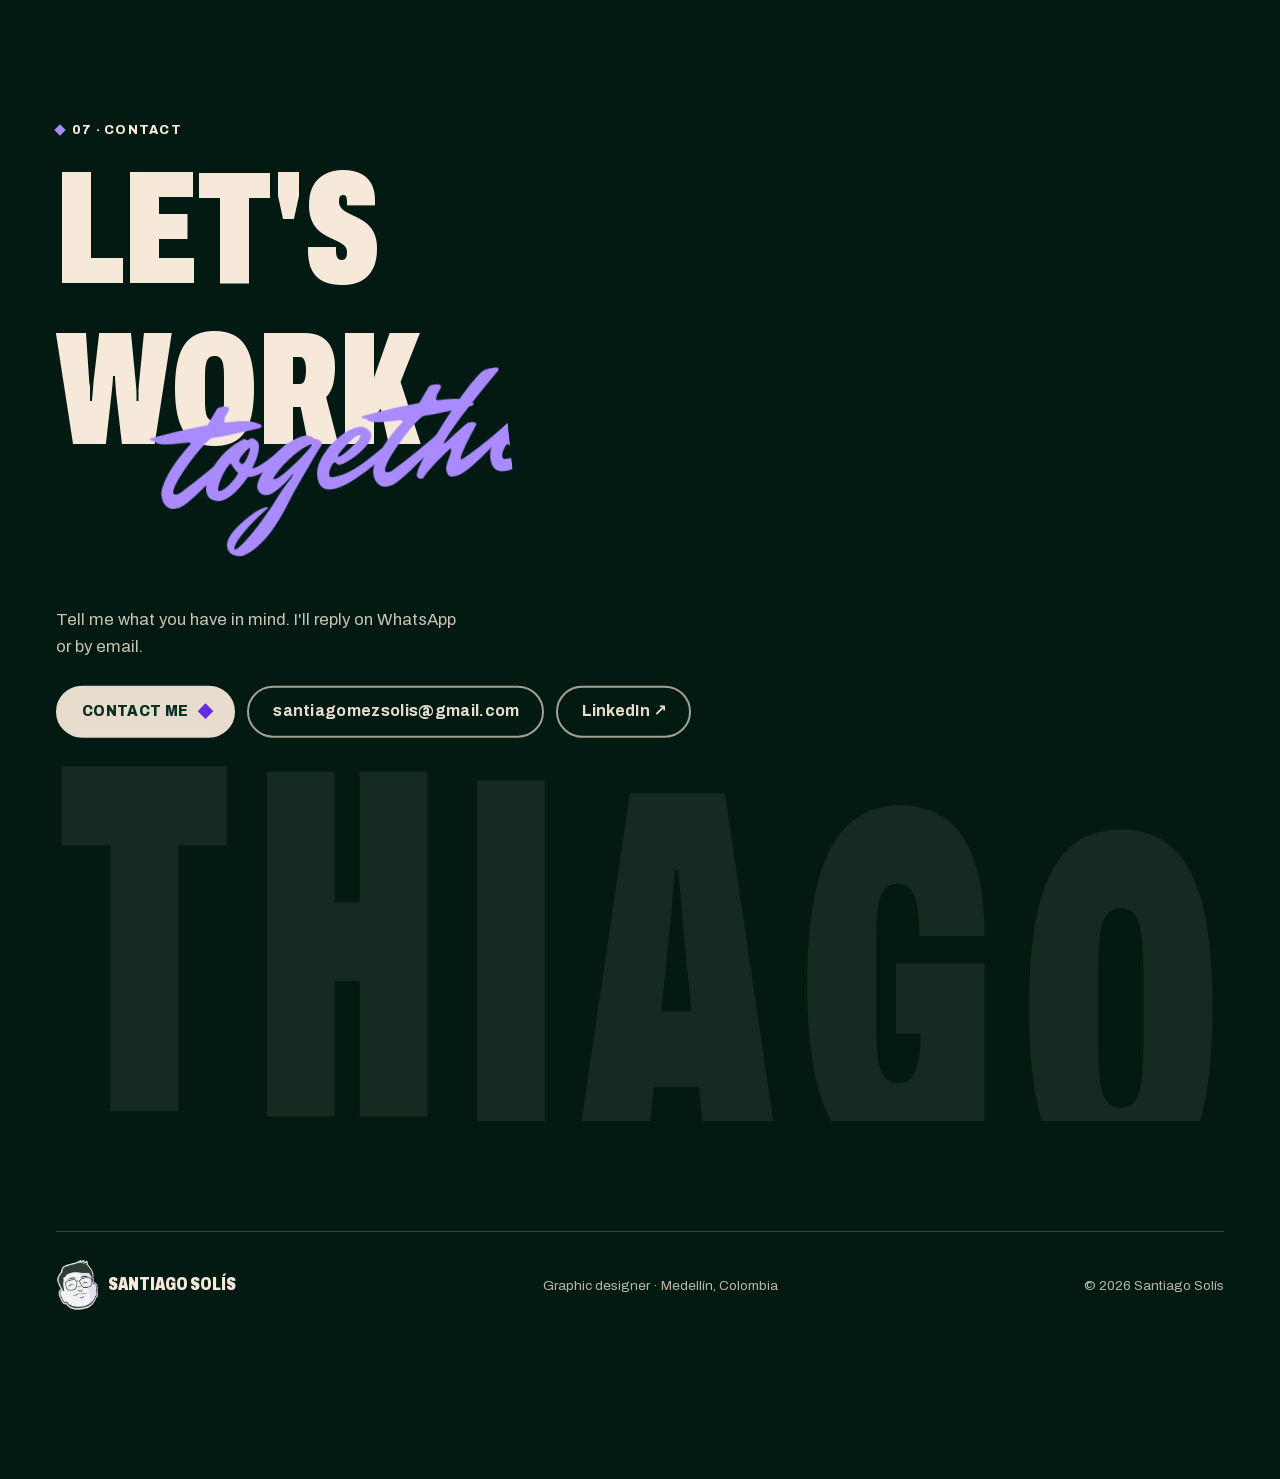
==== commit 79033dde: "R.A.P.: el video va primero y más grande Co-Authored-By: Claude Opus 5.5 <noreply@anthropic.com>" ====
--- a/en/index.html
+++ b/en/index.html
@@ -26,7 +26,7 @@
 <link rel="apple-touch-icon" href="../img/apple-touch-icon.png">
 <link rel="preload" href="../fonts/archivo-var-latin.woff2" as="font" type="font/woff2" crossorigin>
 <link rel="preload" href="../fonts/mr-dafoe-latin.woff2" as="font" type="font/woff2" crossorigin>
-<link rel="stylesheet" href="../css/estilos.css?v=20261024a">
+<link rel="stylesheet" href="../css/estilos.css?v=20261024b">
 <script>document.documentElement.className=document.documentElement.className.replace('no-js','js');</script>
 <script type="application/ld+json">
 {"@context":"https://schema.org","@type":"Person","name":"Santiago Solís","alternateName":"Thiago","jobTitle":"Graphic designer","email":"mailto:santiagomezsolis@gmail.com","address":{"@type":"PostalAddress","addressLocality":"Medellín","addressCountry":"CO"},"sameAs":["https://www.linkedin.com/in/santiago-solis-714525398/"],"alumniOf":[{"@type":"CollegeOrUniversity","name":"Universidad Pontificia Bolivariana"},{"@type":"EducationalOrganization","name":"SENA"}]}
@@ -344,8 +344,8 @@
             <a class="btn btn--acento" href="https://wa.me/573005198202?text=Hi%20Thiago%2C%20I%20saw%20the%20Revista%20R.A.P.%20project%20in%20your%20portfolio%20and%20I%27d%20like%20to%20talk%20about%20something%20similar." target="_blank" rel="noopener">I want something like this <span class="btn__rombo"></span></a>
           </div>
           <div class="galeria" data-lenis-prevent tabindex="0" aria-label="Images of Revista R.A.P.">
+            <figure class="video ancho"><video src="../img/proyectos/rap-v1.mp4" poster="../img/proyectos/rap-v1.webp" width="1200" height="674" muted loop playsinline preload="none" controls data-auto aria-label="The whole 16-page book flipping through its pages in an animated mockup"></video><figcaption>The whole 16-page book flipping through its pages in an animated mockup</figcaption></figure>
             <figure><picture><source media="(min-width:700px)" srcset="../img/proyectos/rap-1-1200.webp"><img src="../img/proyectos/rap-1-640.webp" width="1200" height="987" alt="R.A.P. magazine open on the Oblivion Mighty Trash feature" loading="lazy" decoding="async"></picture><figcaption>R.A.P. magazine open on the Oblivion Mighty Trash feature</figcaption></figure>
-            <figure class="video"><video src="../img/proyectos/rap-v1.mp4" poster="../img/proyectos/rap-v1.webp" width="1200" height="674" muted loop playsinline preload="none" controls data-auto aria-label="The whole 16-page book flipping through its pages in an animated mockup"></video><figcaption>The whole 16-page book flipping through its pages in an animated mockup</figcaption></figure>
             <figure><picture><source media="(min-width:700px)" srcset="../img/proyectos/rap-2-1200.webp"><img src="../img/proyectos/rap-2-640.webp" width="1200" height="956" alt="Magazine spread" loading="lazy" decoding="async"></picture><figcaption>Magazine spread</figcaption></figure>
             <figure class="vertical"><picture><source media="(min-width:700px)" srcset="../img/proyectos/rap-3-1200.webp"><img src="../img/proyectos/rap-3-640.webp" width="1200" height="1691" alt="Page about Granuja" loading="lazy" decoding="async"></picture><figcaption>Page about Granuja</figcaption></figure>
             <figure><picture><source media="(min-width:700px)" srcset="../img/proyectos/rap-4-1200.webp"><img src="../img/proyectos/rap-4-640.webp" width="1200" height="968" alt="Page about Luis7Lunes" loading="lazy" decoding="async"></picture><figcaption>Page about Luis7Lunes</figcaption></figure>
@@ -683,7 +683,7 @@
 <script src="../vendor/ScrollTrigger.min.js" defer></script>
 <script src="../vendor/SplitText.min.js" defer></script>
 <script src="../vendor/lenis.min.js" defer></script>
-<script src="../js/main.js?v=20261024a" defer></script>
+<script src="../js/main.js?v=20261024b" defer></script>
 <!-- Contador de visitas (GoatCounter: sin cookies). Panel: https://solisthiago.goatcounter.com -->
 <script data-goatcounter="https://solisthiago.goatcounter.com/count" async src="https://gc.zgo.at/count.js"></script>
 </body>
--- a/css/estilos.css
+++ b/css/estilos.css
@@ -216,6 +216,7 @@
 .galeria figure.vertical{width:min(58vw,360px)}
 .galeria img,.galeria video{display:block;width:100%;height:auto;border-radius:var(--r-sm);background:var(--line)}
 .galeria figure.video{width:min(70vw,420px)}
+.galeria figure.video.ancho{width:min(88vw,900px)}
 .galeria figcaption{font-size:.8rem;color:var(--muted);margin-top:6px}
 .sin-imagenes{border:2px dashed var(--line);border-radius:var(--r-lg);padding:28px;text-align:center;color:var(--muted)}
 .vista-previa{position:fixed;left:0;top:0;width:280px;aspect-ratio:4/3;border-radius:var(--r-lg);overflow:hidden;pointer-events:none;z-index:40;opacity:0;scale:.85;
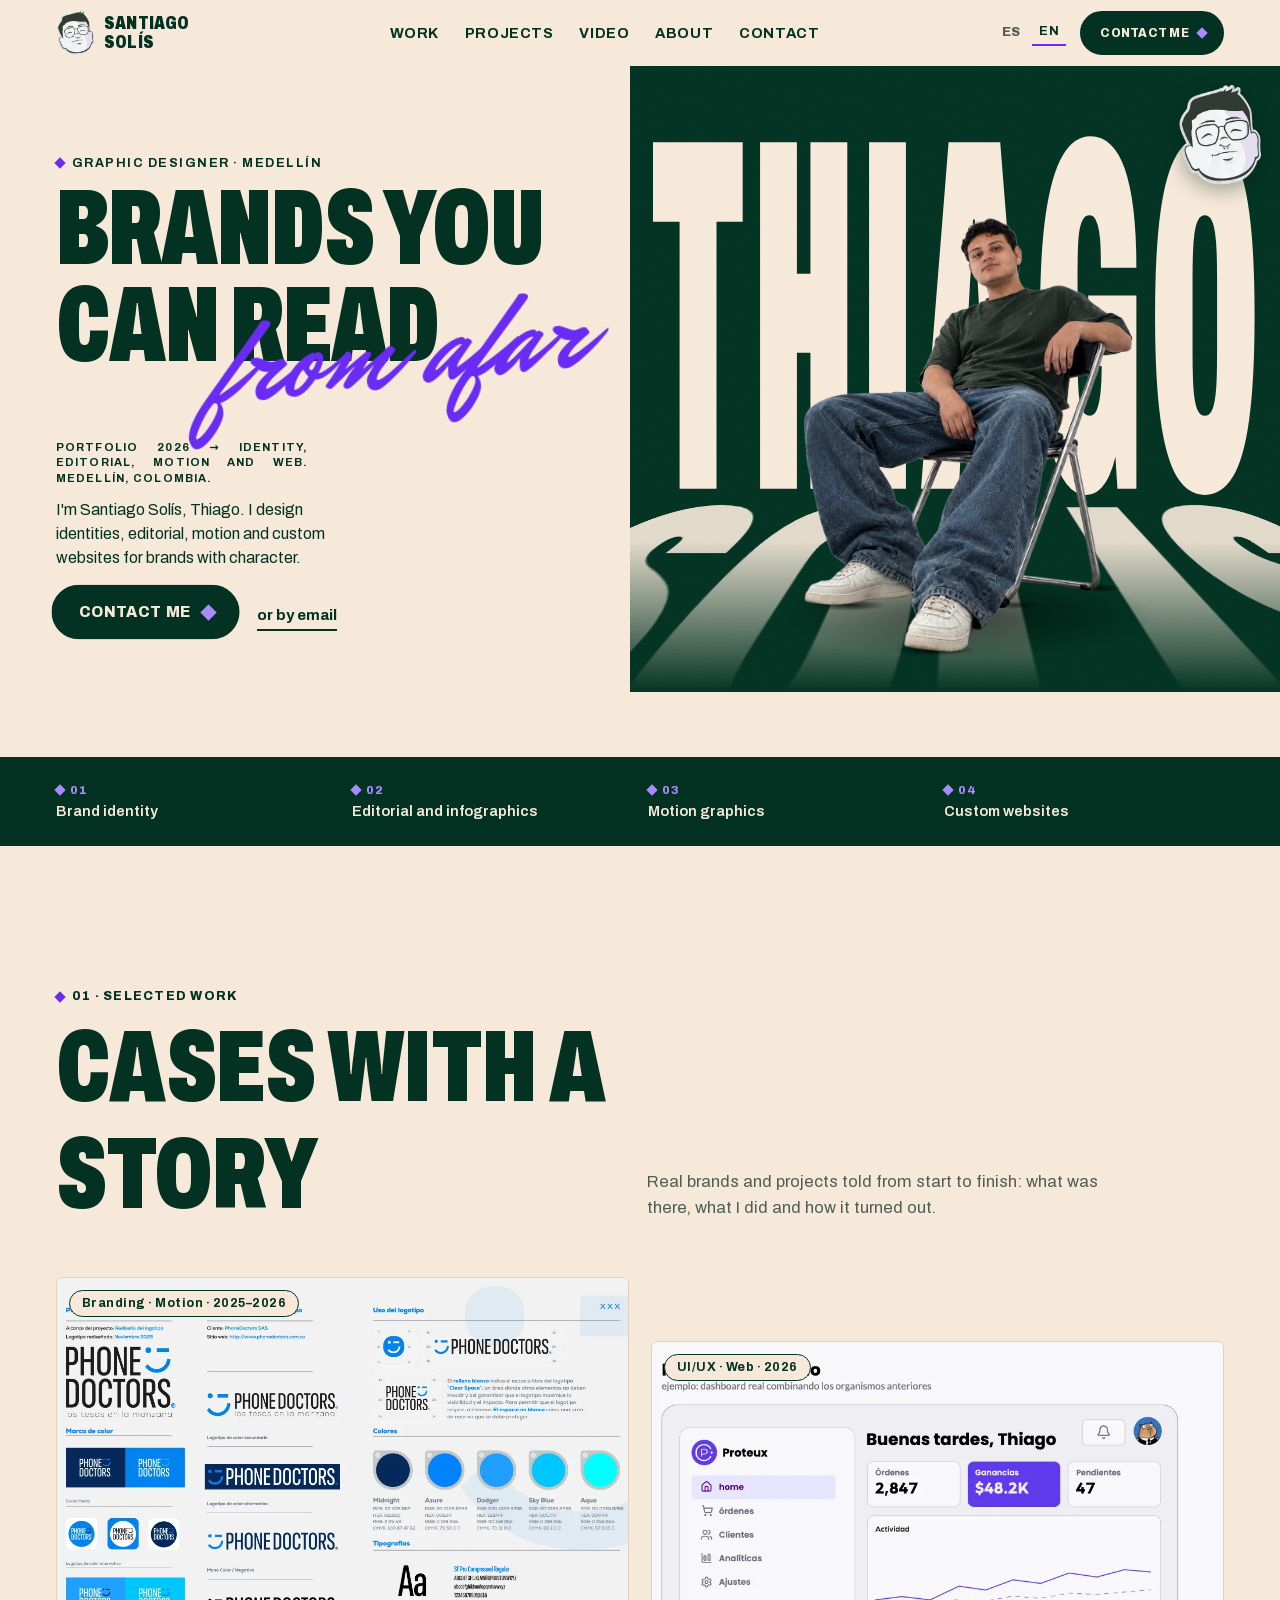
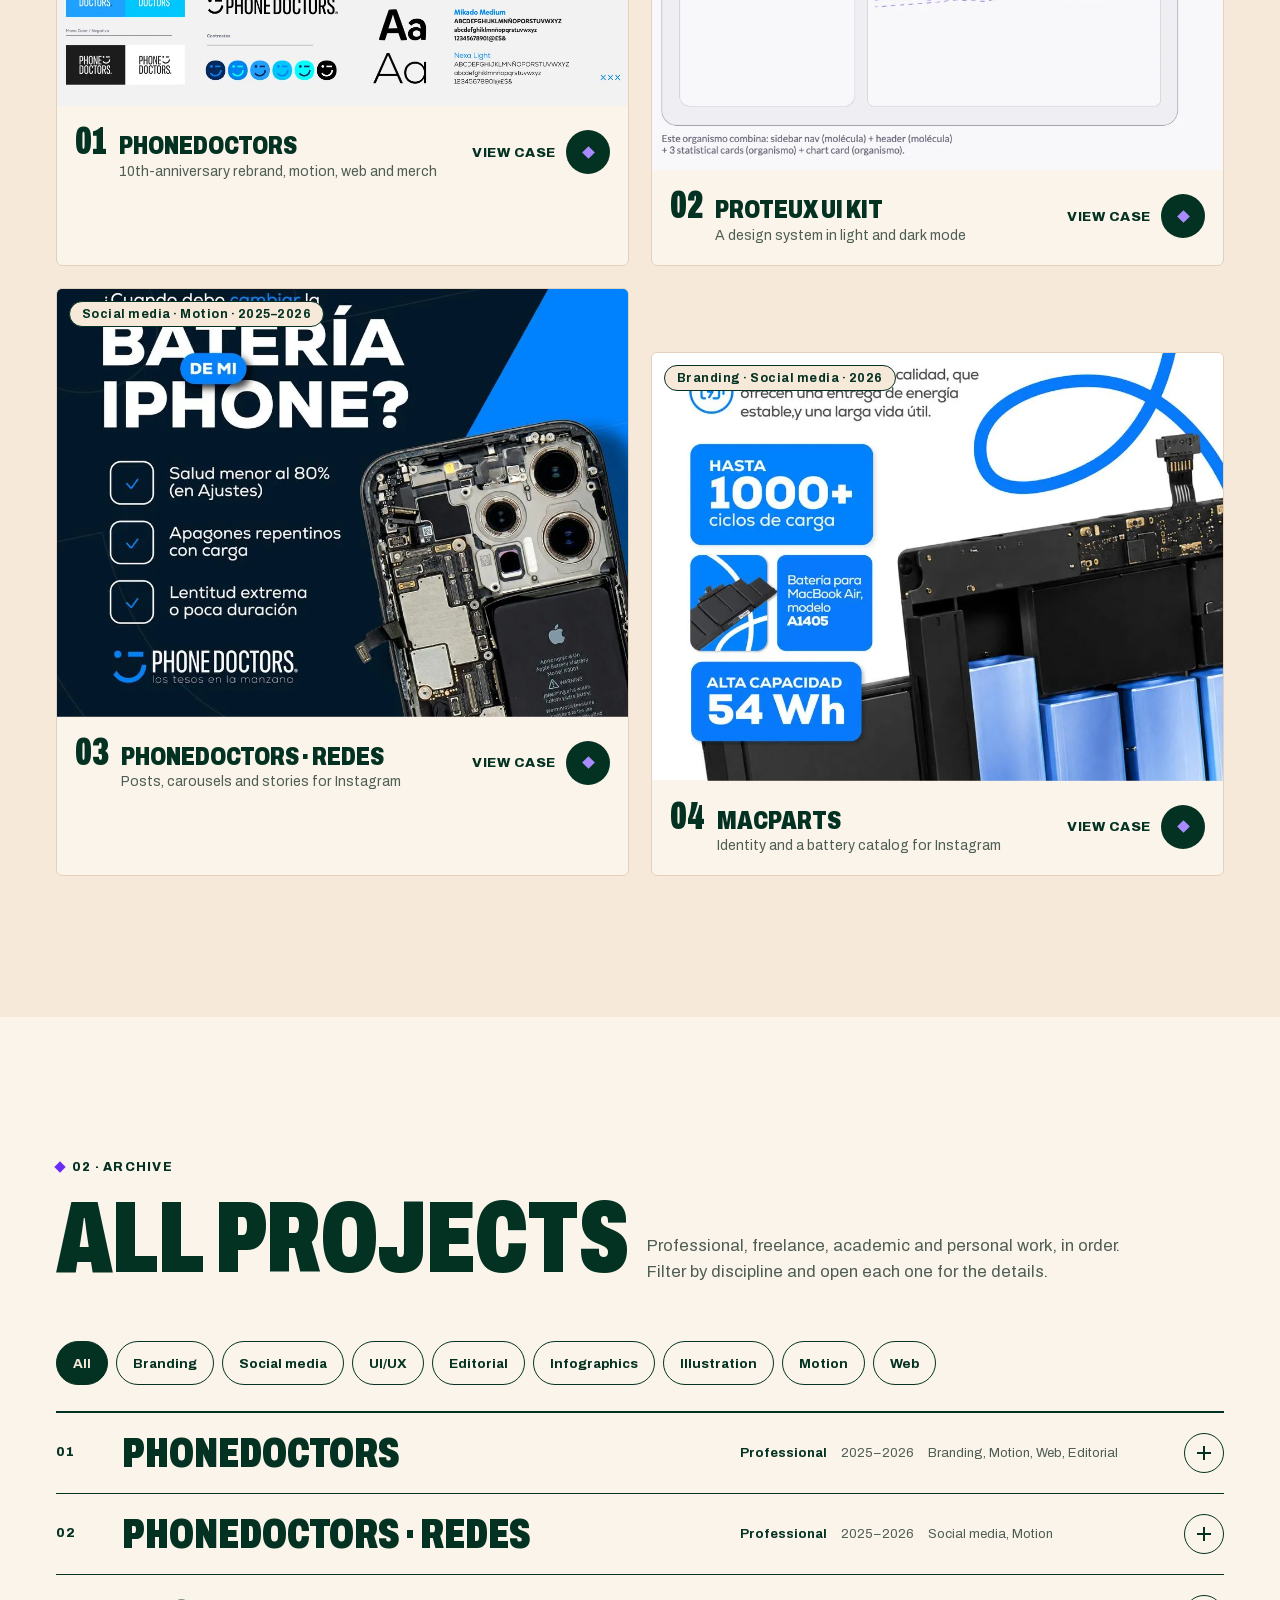
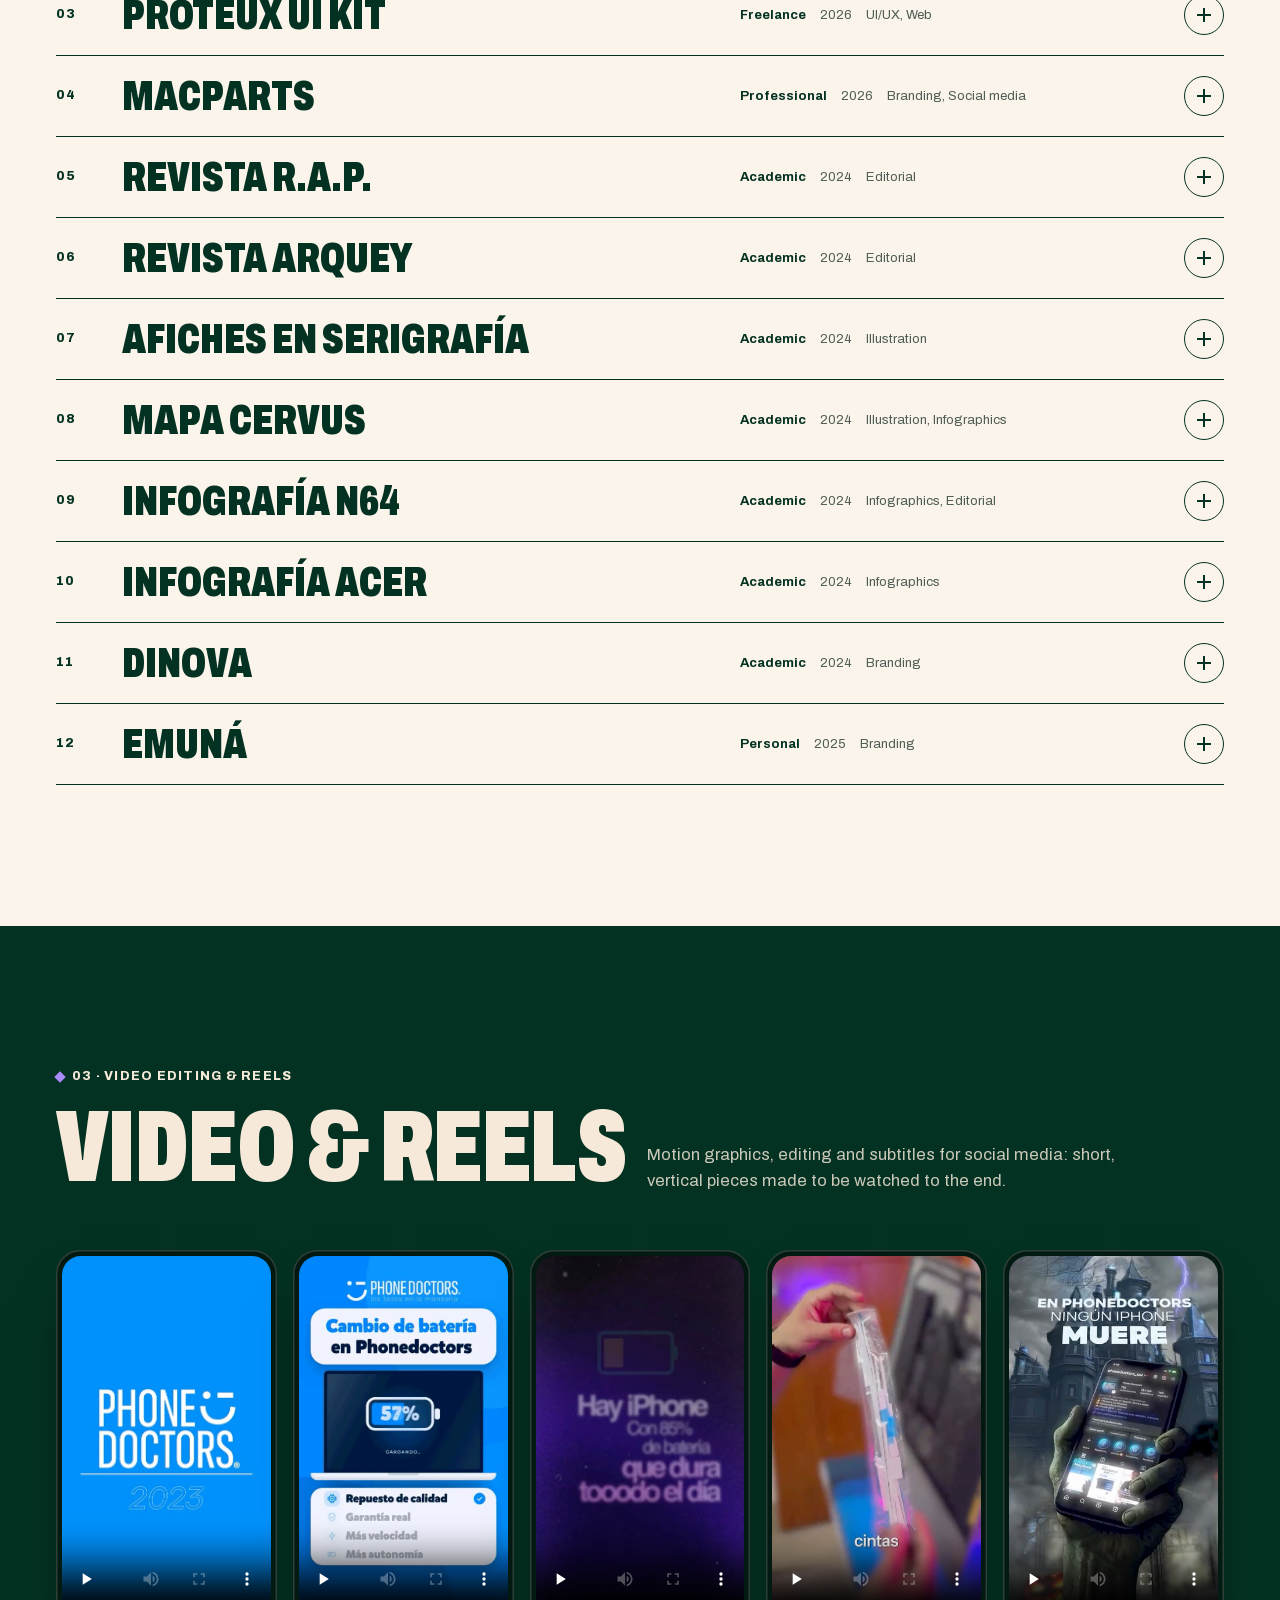
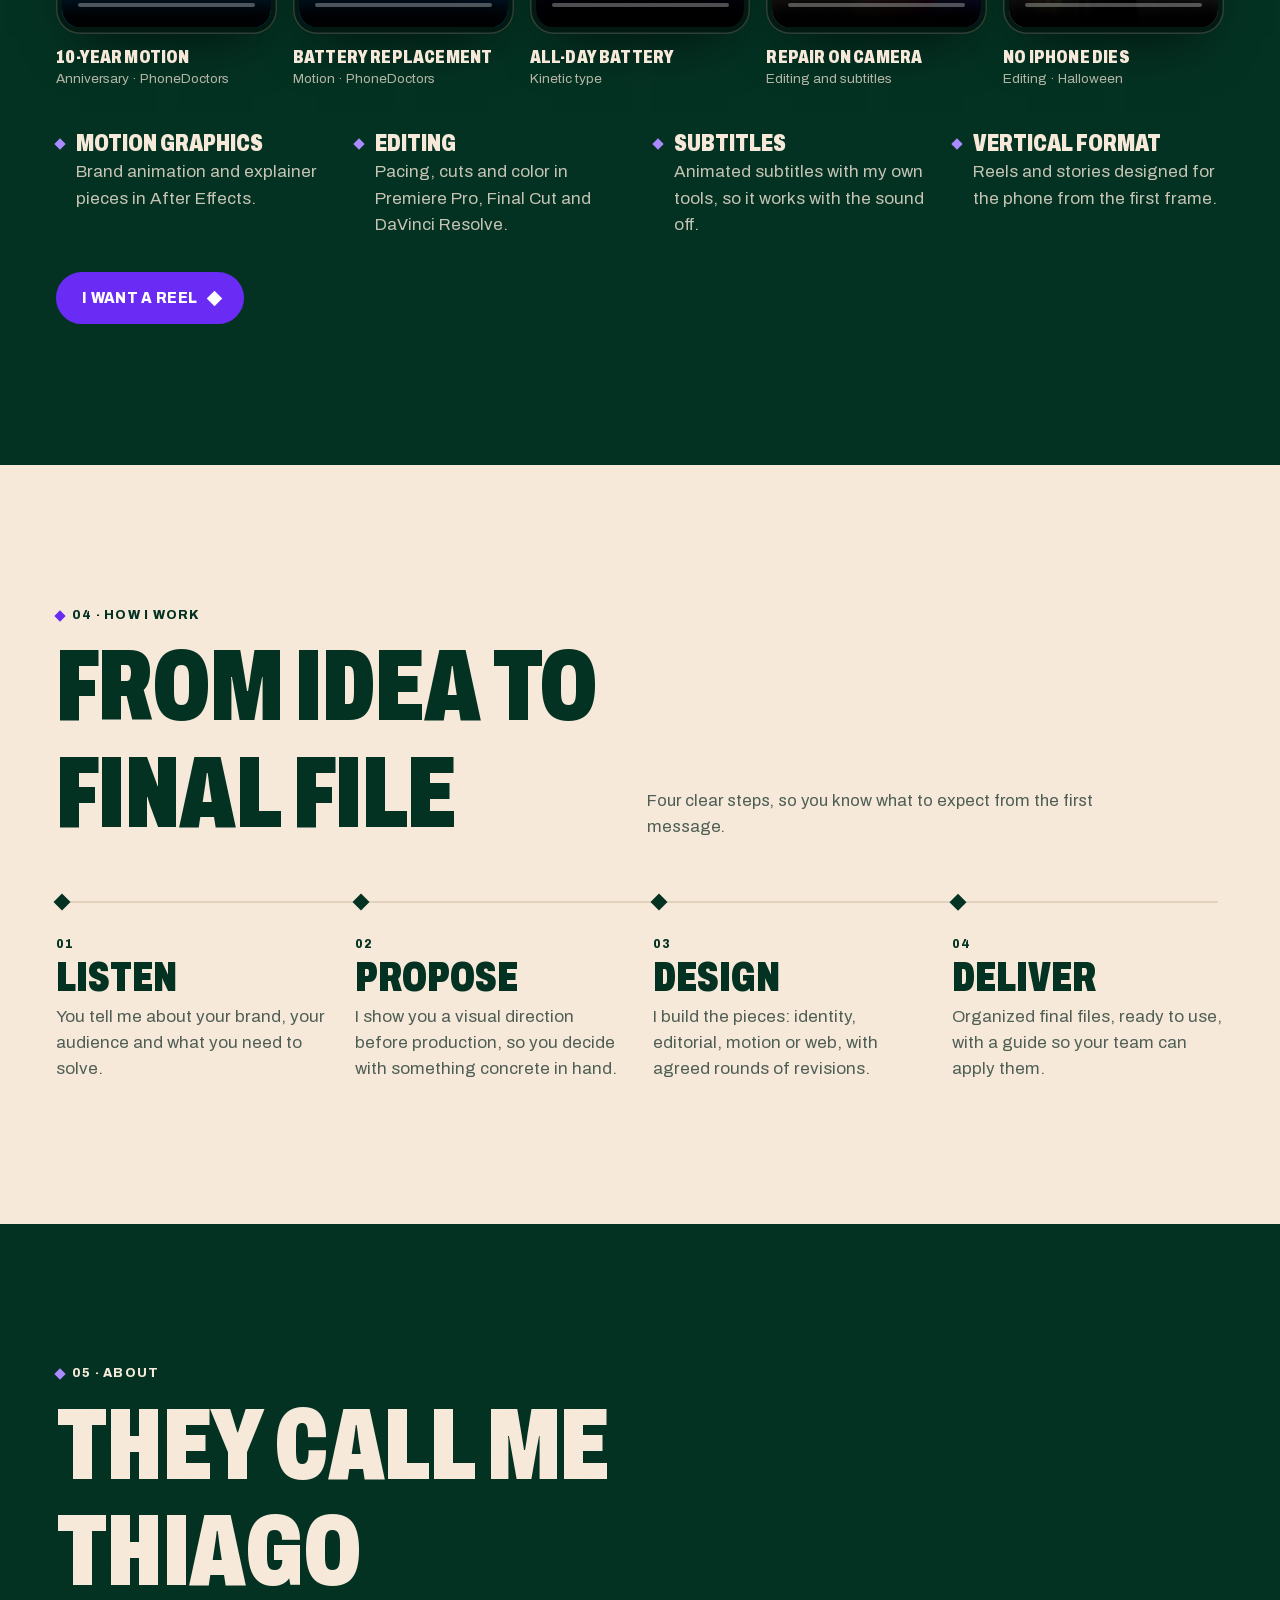
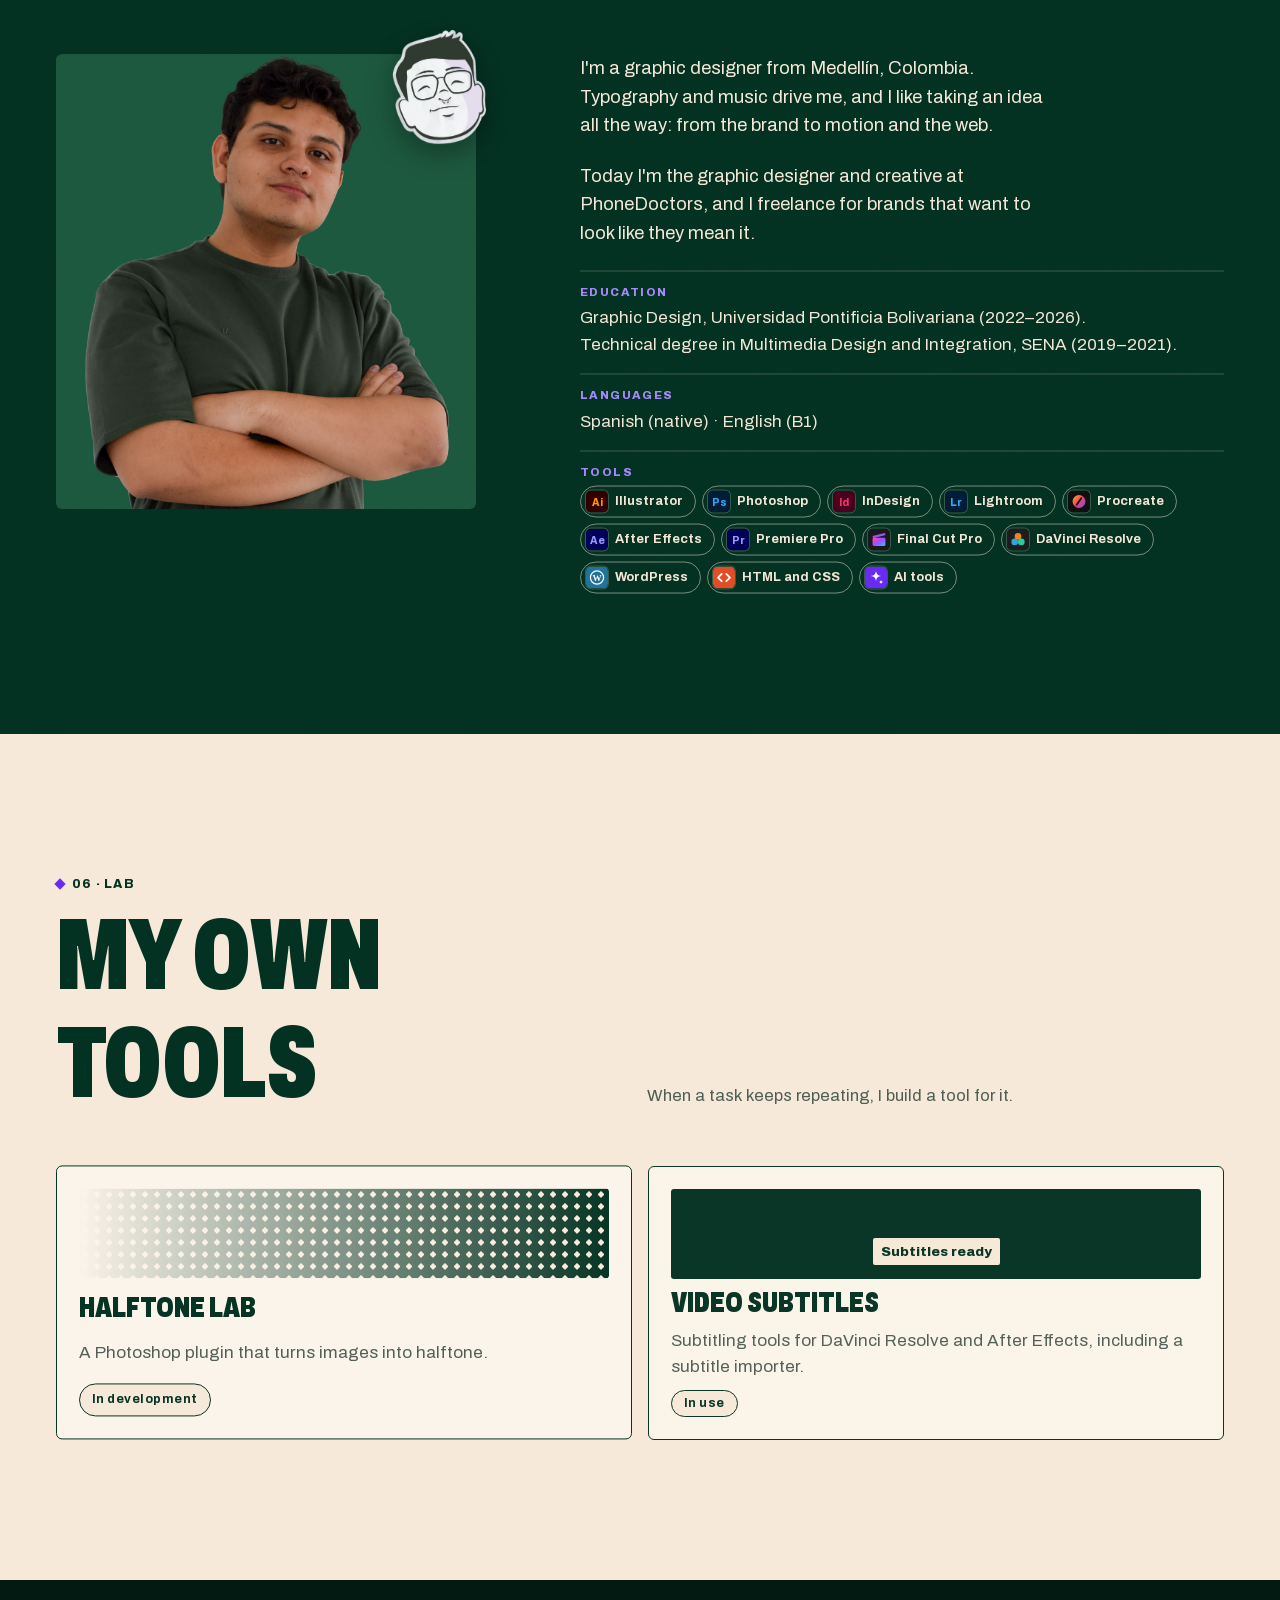
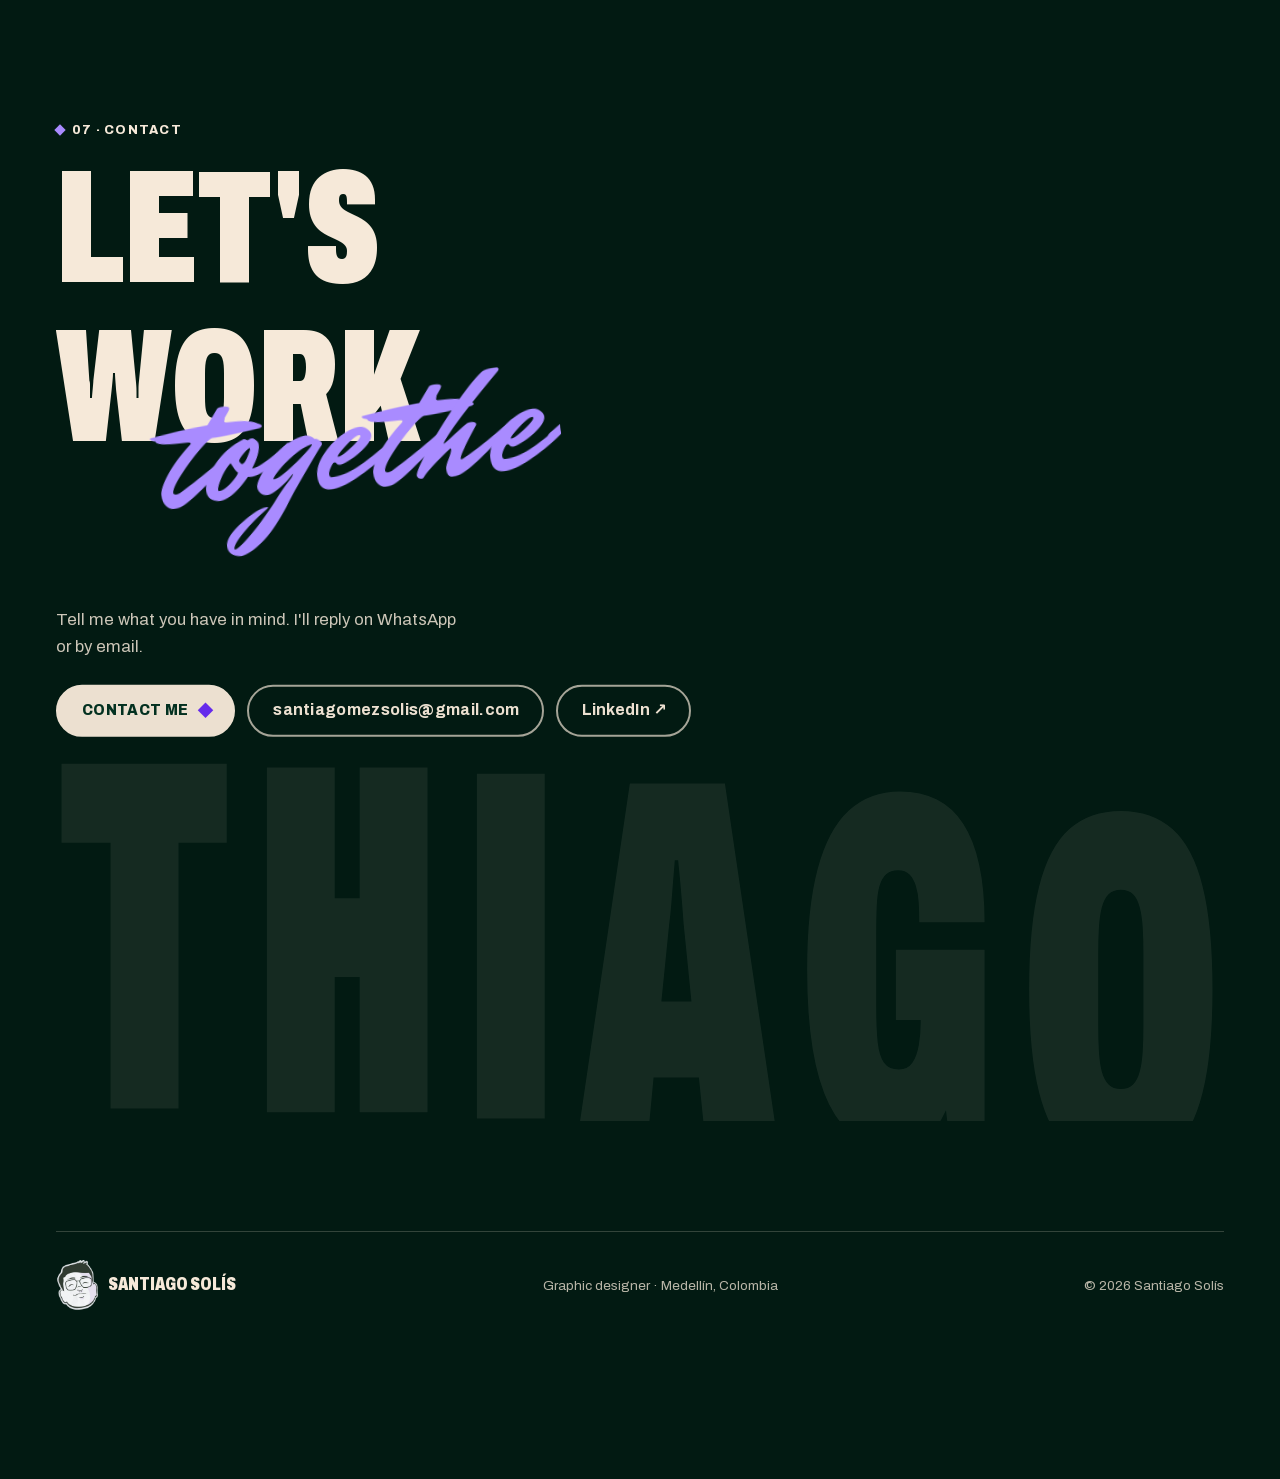
==== commit 6d26adb9: "Google Search Console: verificación, sitemap y robots.txt Co-Authored-By: Claude Opus 5.5 <noreply@a" ====
--- a/en/index.html
+++ b/en/index.html
@@ -7,6 +7,7 @@
 <meta name="description" content="Portfolio of Santiago Solís (Thiago), a graphic designer in Medellín, Colombia: brand identity, editorial design, infographics, motion graphics and custom websites.">
 <meta name="author" content="Santiago Solís">
 <meta name="theme-color" content="#043222">
+<meta name="google-site-verification" content="cN7cSL7ym-TgK8UzWIPQllnT6p45JyNAkOBaEl1ObcY">
 <meta property="og:type" content="website">
 <meta property="og:locale" content="en_US">
 <meta property="og:title" content="Santiago Solís · Graphic designer">
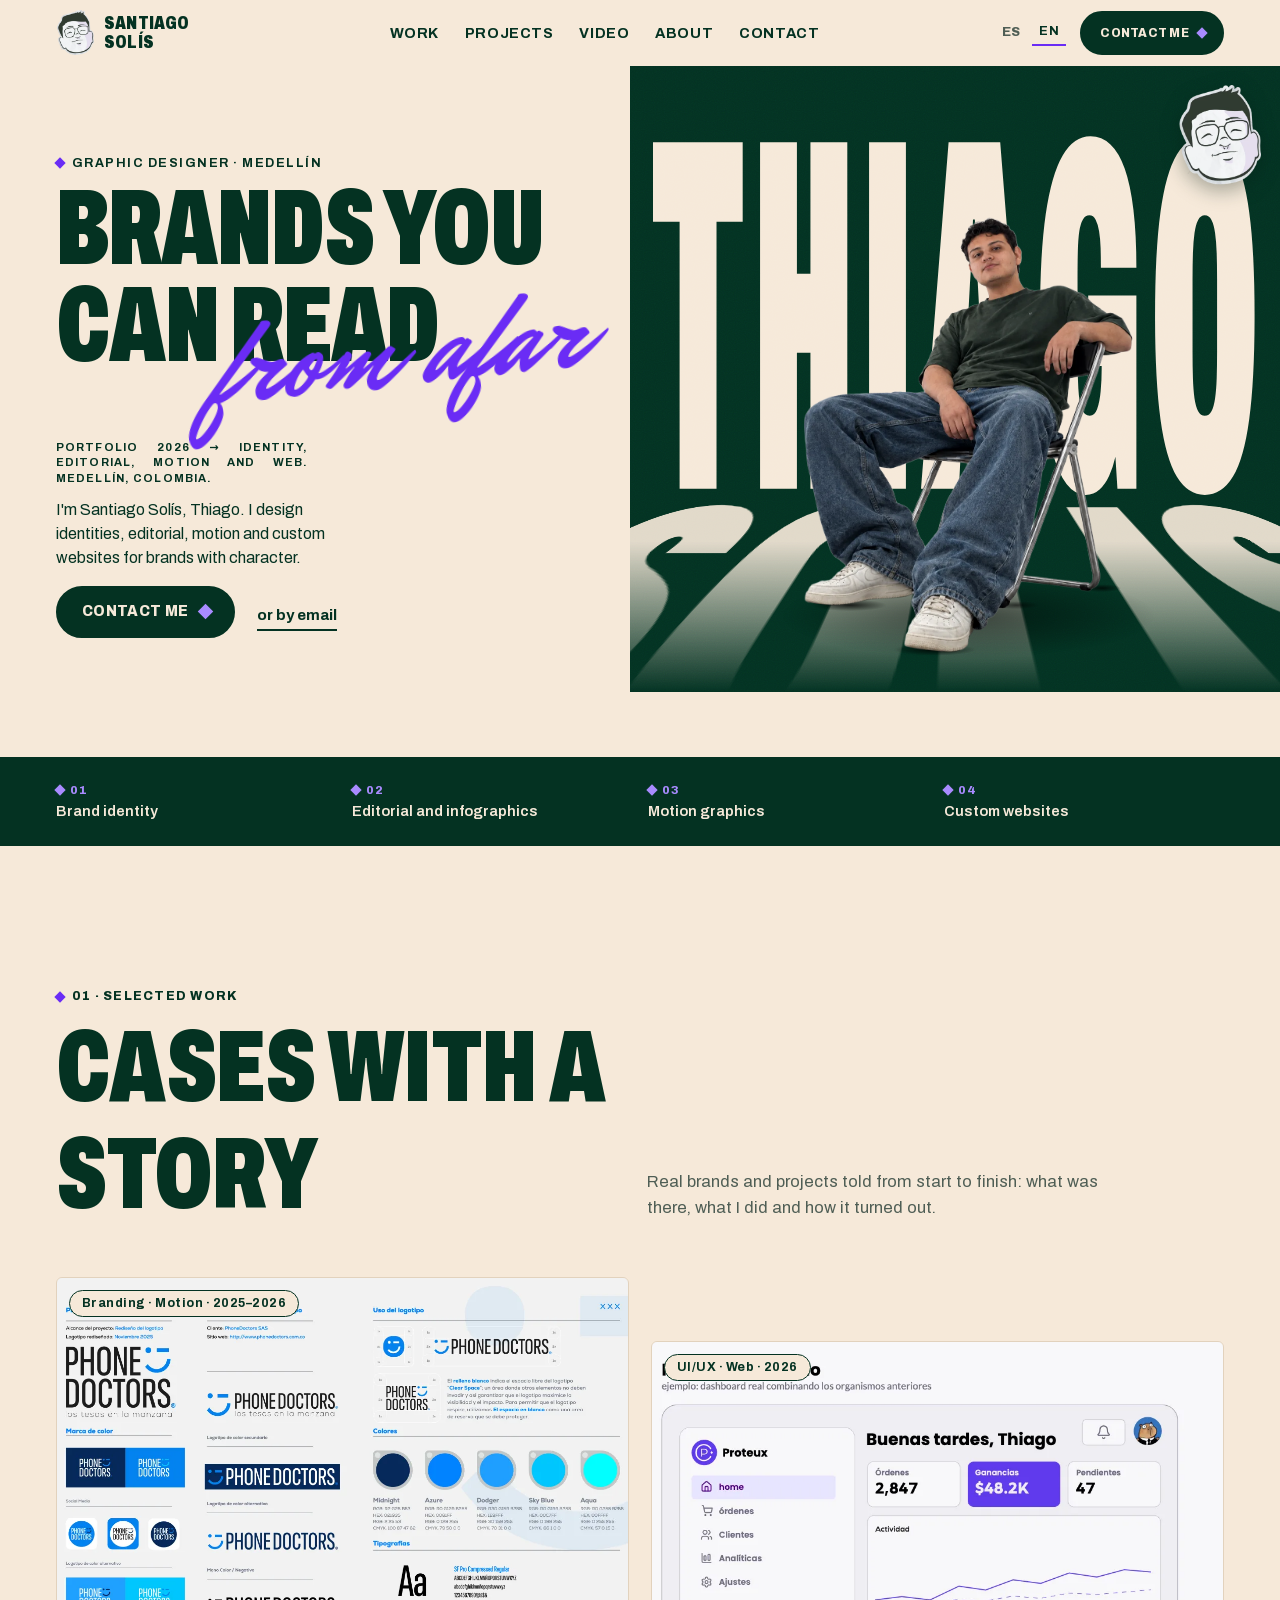
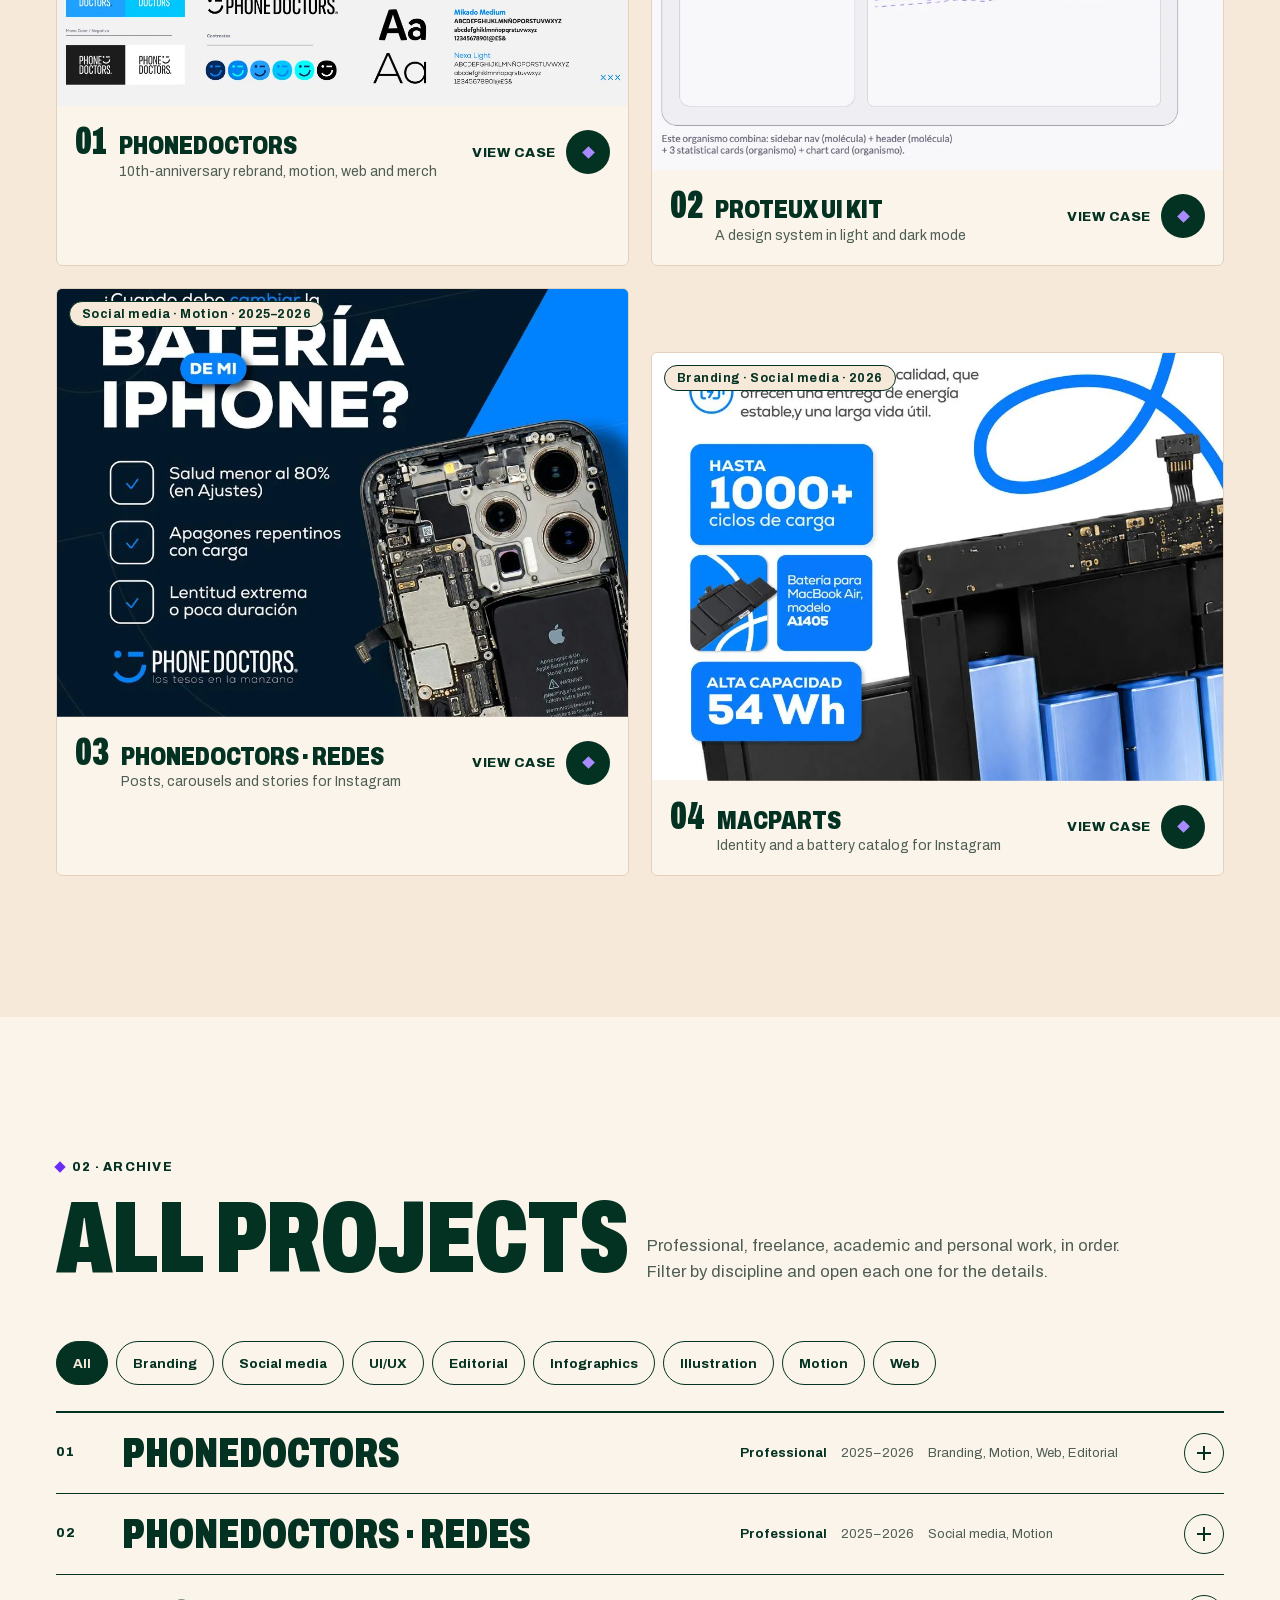
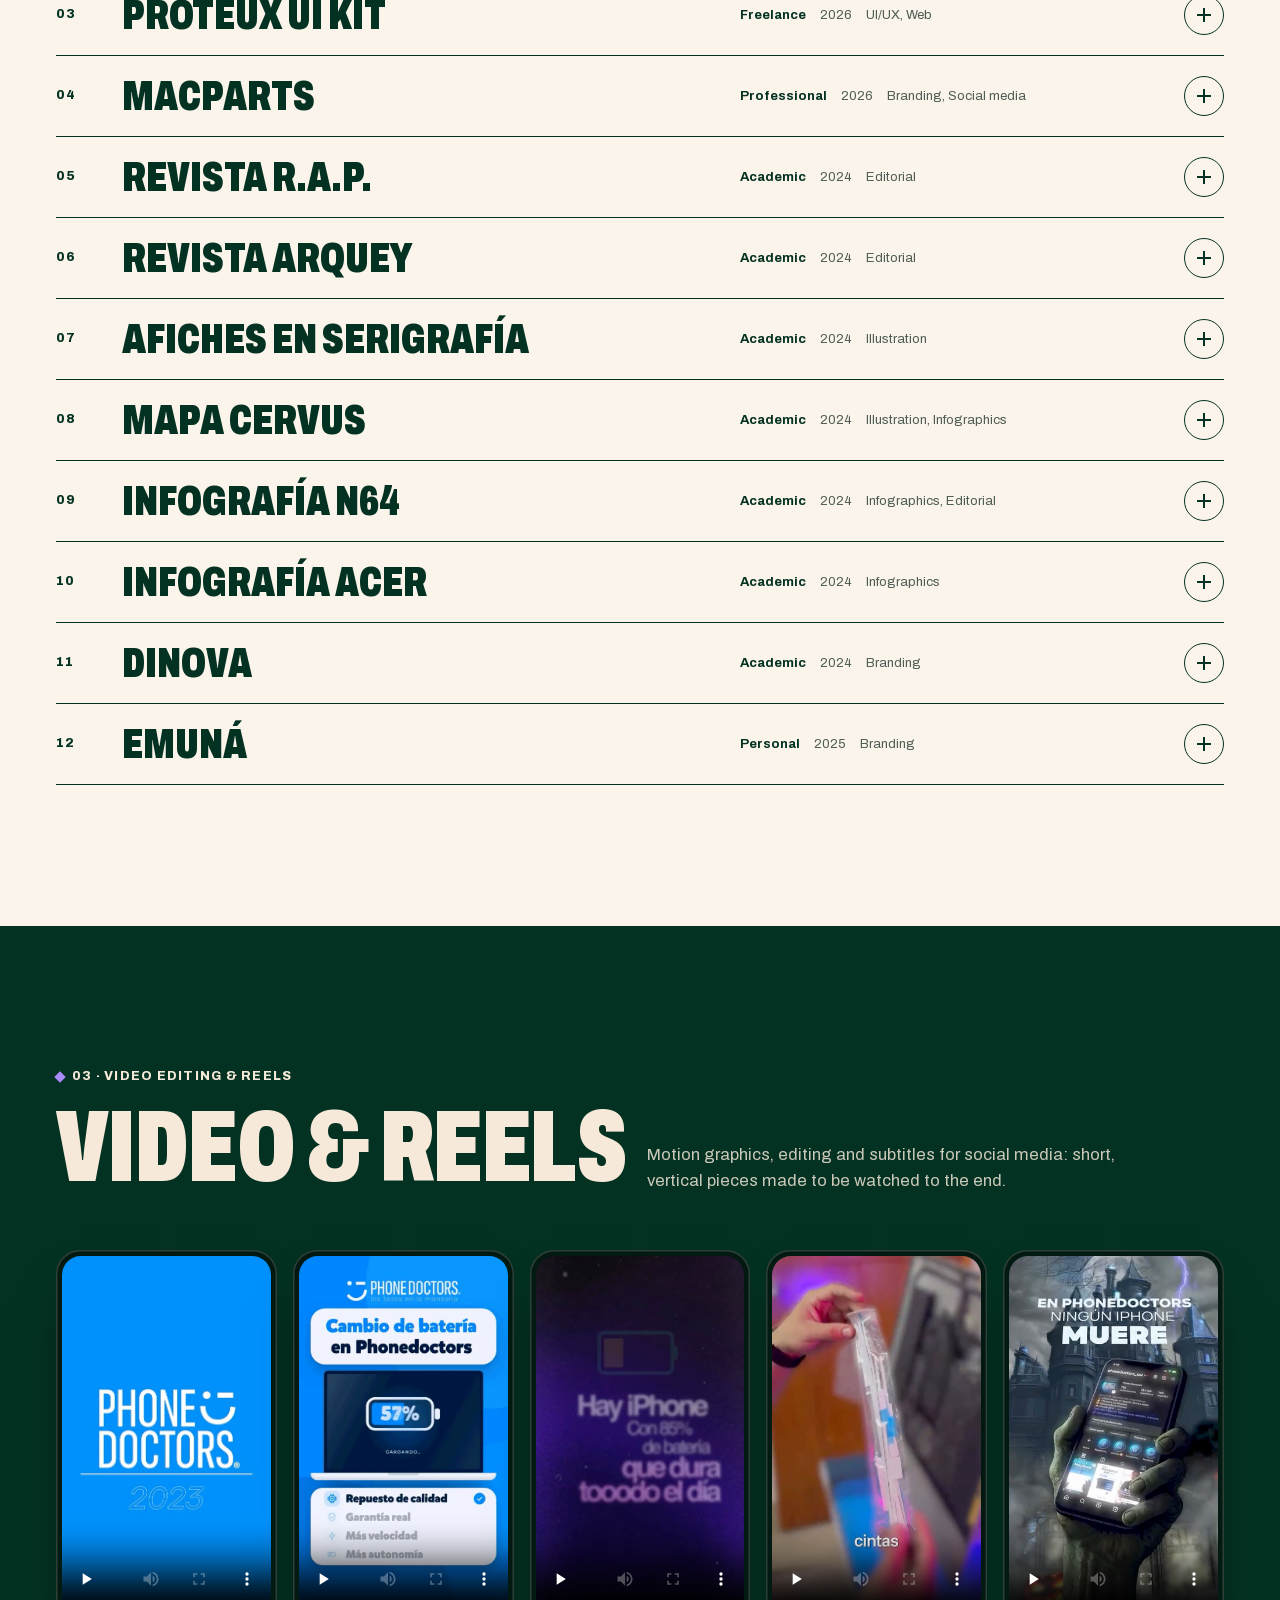
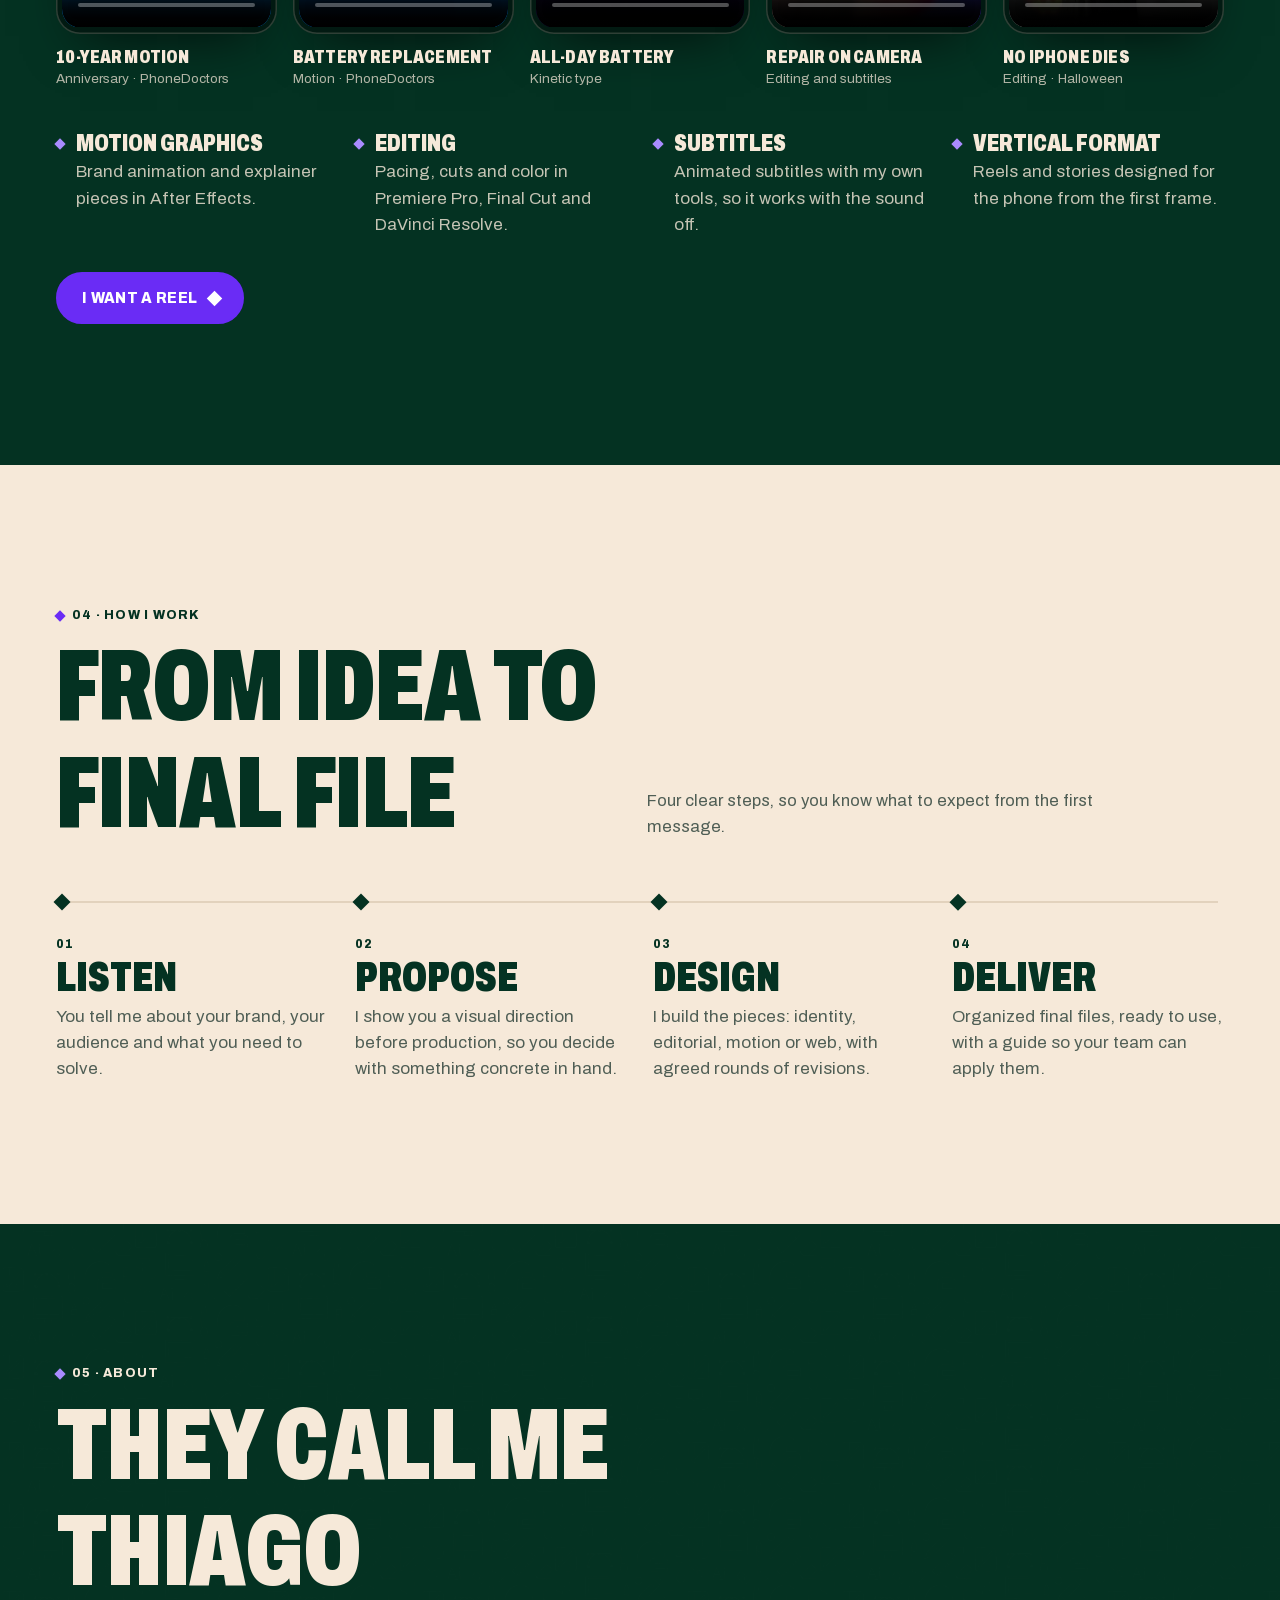
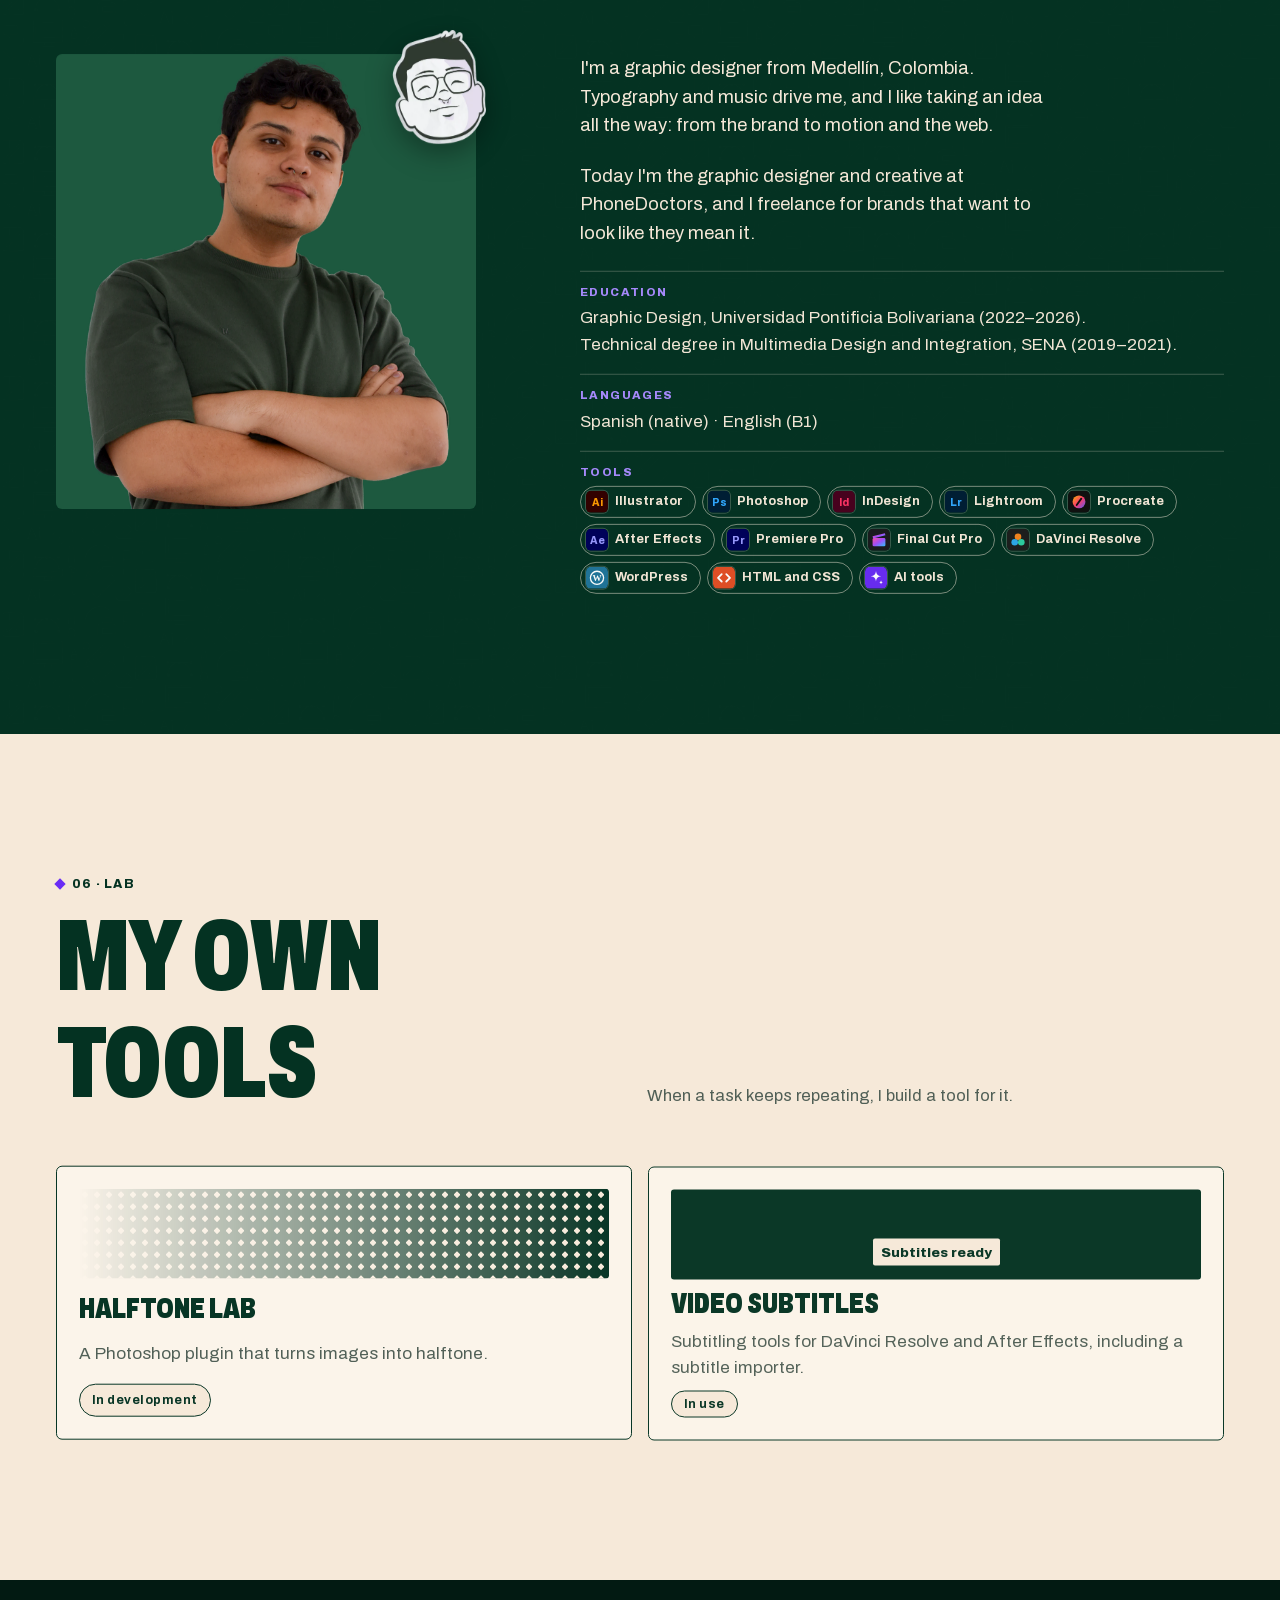
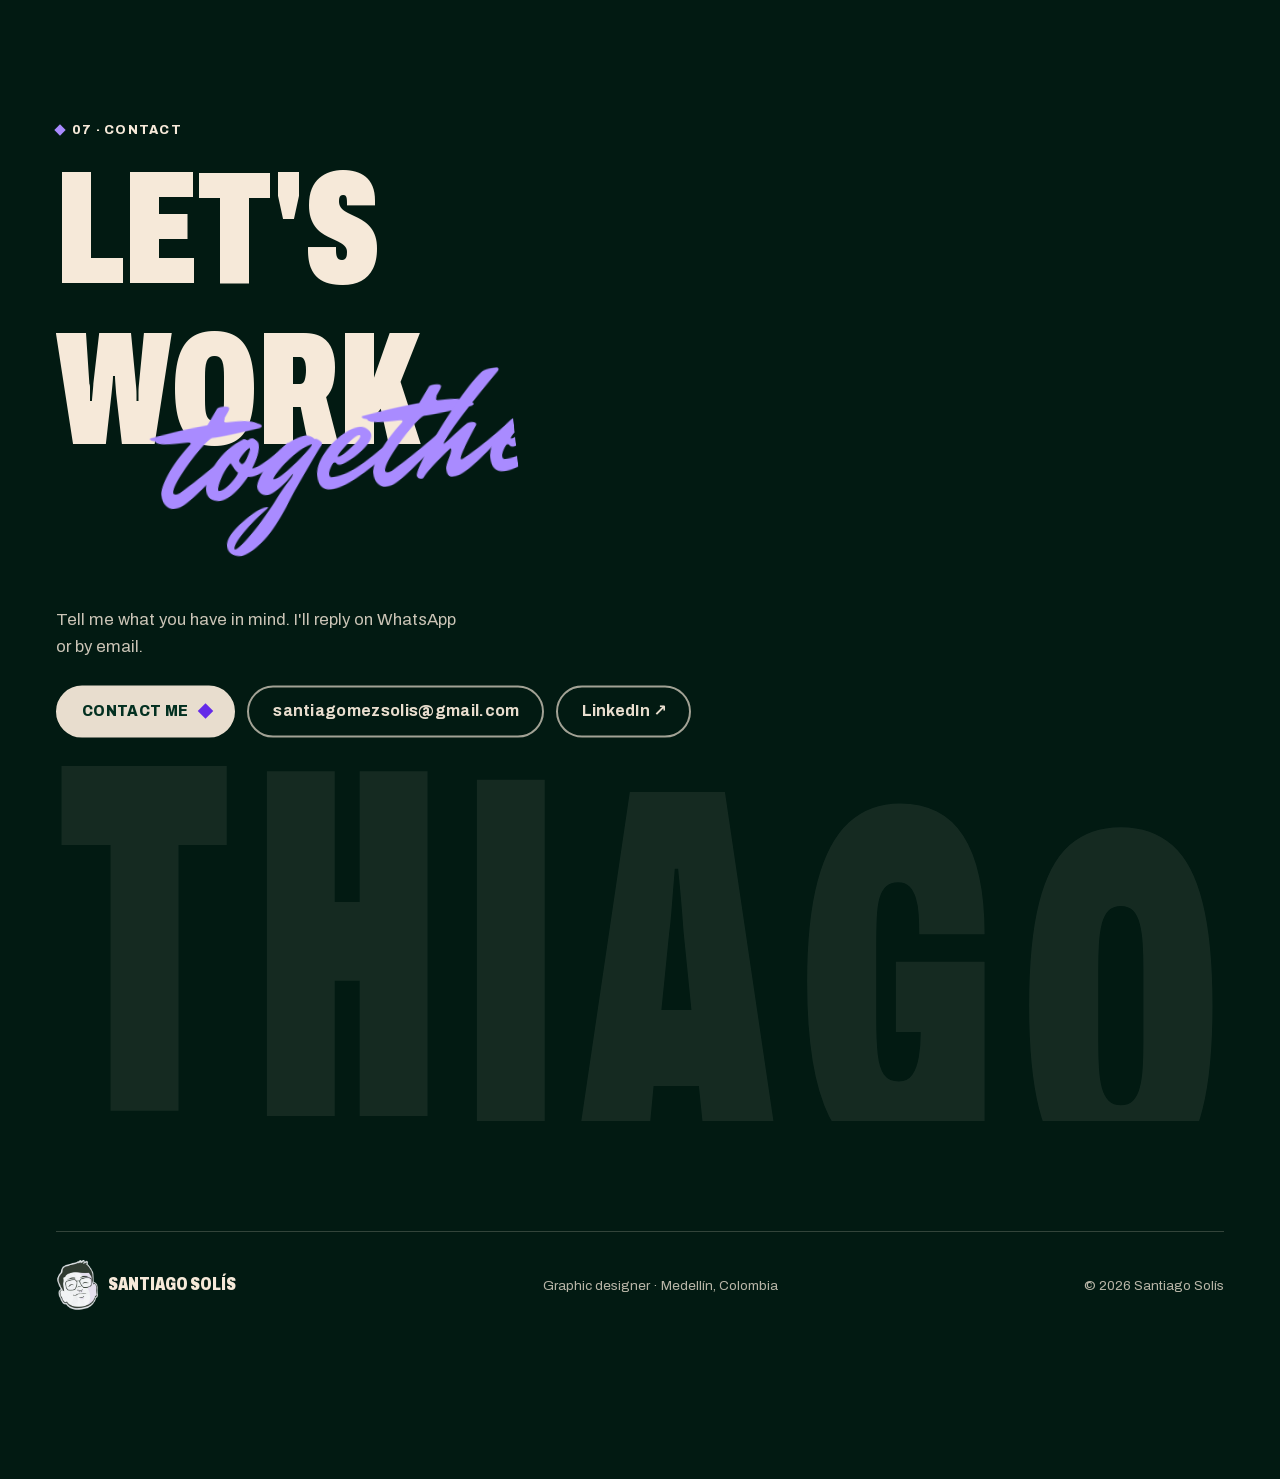
==== commit 93c8a20c: "Arquey: video con acercamientos a las infografías y mockups nuevos Co-Authored-By: Claude Opus 5.5 <" ====
--- a/en/index.html
+++ b/en/index.html
@@ -353,7 +353,7 @@
           </div>
         </div>
       </details>
-      <details class="proy" id="p-revista-arquey" data-tags="Editorial" data-cover="../img/proyectos/arquey-1-640.webp" data-fila>
+      <details class="proy" id="p-revista-arquey" data-tags="Editorial" data-cover="../img/proyectos/arquey-m1-640.webp" data-fila>
         <summary>
           <span class="proy__n">06</span>
           <span class="proy__nombre">Revista Arquey</span>
@@ -366,16 +366,22 @@
             <p>Professional Core I project at UPB.</p>
             <dl class="ficha">
               <dt>Role</dt><dd>Editorial design</dd>
-              <dt>Team</dt><dd>Isabella Villegas, Ana Martínez, Santiago Chavarro and Santiago Solís</dd>
+              <dt>Team</dt><dd>Santiago Solís</dd>
               <dt>Tools</dt><dd><ul class="programas"><li><svg class="ico" aria-hidden="true"><use href="#i-id"/></svg>InDesign</li><li><svg class="ico" aria-hidden="true"><use href="#i-ai"/></svg>Illustrator</li><li><svg class="ico" aria-hidden="true"><use href="#i-ps"/></svg>Photoshop</li><li><svg class="ico" aria-hidden="true"><use href="#i-lr"/></svg>Lightroom</li></ul></dd>
             </dl>
             <a class="btn btn--acento" href="https://wa.me/573005198202?text=Hi%20Thiago%2C%20I%20saw%20the%20Revista%20Arquey%20project%20in%20your%20portfolio%20and%20I%27d%20like%20to%20talk%20about%20something%20similar." target="_blank" rel="noopener">I want something like this <span class="btn__rombo"></span></a>
           </div>
           <div class="galeria" data-lenis-prevent tabindex="0" aria-label="Images of Revista Arquey">
-            <figure><picture><source media="(min-width:700px)" srcset="../img/proyectos/arquey-1-1200.webp"><img src="../img/proyectos/arquey-1-640.webp" width="1200" height="1008" alt="Arquey magazine open" loading="lazy" decoding="async"></picture><figcaption>Arquey magazine open</figcaption></figure>
-            <figure class="vertical"><picture><source media="(min-width:700px)" srcset="../img/proyectos/arquey-2-1200.webp"><img src="../img/proyectos/arquey-2-640.webp" width="1200" height="1549" alt="Arquey magazine cover" loading="lazy" decoding="async"></picture><figcaption>Arquey magazine cover</figcaption></figure>
-            <figure><picture><source media="(min-width:700px)" srcset="../img/proyectos/arquey-3-1200.webp"><img src="../img/proyectos/arquey-3-640.webp" width="1200" height="464" alt="Magazine spread" loading="lazy" decoding="async"></picture><figcaption>Magazine spread</figcaption></figure>
-            <figure><picture><source media="(min-width:700px)" srcset="../img/proyectos/arquey-4-1200.webp"><img src="../img/proyectos/arquey-4-640.webp" width="1066" height="878" alt="Arquey magazine mockup" loading="lazy" decoding="async"></picture><figcaption>Arquey magazine mockup</figcaption></figure>
+            <figure class="video ancho"><video src="../img/proyectos/arquey-v1.mp4" poster="../img/proyectos/arquey-v1.webp" width="1200" height="674" muted loop playsinline preload="none" controls data-auto aria-label="The whole magazine: cover, pages and close-ups of the infographics"></video><figcaption>The whole magazine: cover, pages and close-ups of the infographics</figcaption></figure>
+            <figure><picture><source media="(min-width:700px)" srcset="../img/proyectos/arquey-m1-1200.webp"><img src="../img/proyectos/arquey-m1-640.webp" width="1200" height="675" alt="Arquey cover, May 2024" loading="lazy" decoding="async"></picture><figcaption>Arquey cover, May 2024</figcaption></figure>
+            <figure><picture><source media="(min-width:700px)" srcset="../img/proyectos/arquey-m2-1200.webp"><img src="../img/proyectos/arquey-m2-640.webp" width="1200" height="675" alt="Two-page console illustration" loading="lazy" decoding="async"></picture><figcaption>Two-page console illustration</figcaption></figure>
+            <figure><picture><source media="(min-width:700px)" srcset="../img/proyectos/arquey-m3-1200.webp"><img src="../img/proyectos/arquey-m3-640.webp" width="1200" height="675" alt="Pokémon Emerald and Pokémon Platinum" loading="lazy" decoding="async"></picture><figcaption>Pokémon Emerald and Pokémon Platinum</figcaption></figure>
+            <figure><picture><source media="(min-width:700px)" srcset="../img/proyectos/arquey-m4-1200.webp"><img src="../img/proyectos/arquey-m4-640.webp" width="1200" height="675" alt="Infographic: Nintendo 64 anatomy" loading="lazy" decoding="async"></picture><figcaption>Infographic: Nintendo 64 anatomy</figcaption></figure>
+            <figure><picture><source media="(min-width:700px)" srcset="../img/proyectos/arquey-m5-1200.webp"><img src="../img/proyectos/arquey-m5-640.webp" width="1200" height="675" alt="Chart: best-selling N64 games" loading="lazy" decoding="async"></picture><figcaption>Chart: best-selling N64 games</figcaption></figure>
+            <figure><picture><source media="(min-width:700px)" srcset="../img/proyectos/arquey-m6-1200.webp"><img src="../img/proyectos/arquey-m6-640.webp" width="1200" height="675" alt="Timeline: from the Super Nintendo to the Switch" loading="lazy" decoding="async"></picture><figcaption>Timeline: from the Super Nintendo to the Switch</figcaption></figure>
+            <figure><picture><source media="(min-width:700px)" srcset="../img/proyectos/arquey-m7-1200.webp"><img src="../img/proyectos/arquey-m7-640.webp" width="1200" height="675" alt="Survey: do video games cause violence?" loading="lazy" decoding="async"></picture><figcaption>Survey: do video games cause violence?</figcaption></figure>
+            <figure><picture><source media="(min-width:700px)" srcset="../img/proyectos/arquey-m8-1200.webp"><img src="../img/proyectos/arquey-m8-640.webp" width="1200" height="675" alt="Nintendo 64 spread" loading="lazy" decoding="async"></picture><figcaption>Nintendo 64 spread</figcaption></figure>
+            <figure><picture><source media="(min-width:700px)" srcset="../img/proyectos/arquey-m9-1200.webp"><img src="../img/proyectos/arquey-m9-640.webp" width="1200" height="675" alt="Ocarina of Time and the back cover" loading="lazy" decoding="async"></picture><figcaption>Ocarina of Time and the back cover</figcaption></figure>
           </div>
         </div>
       </details>
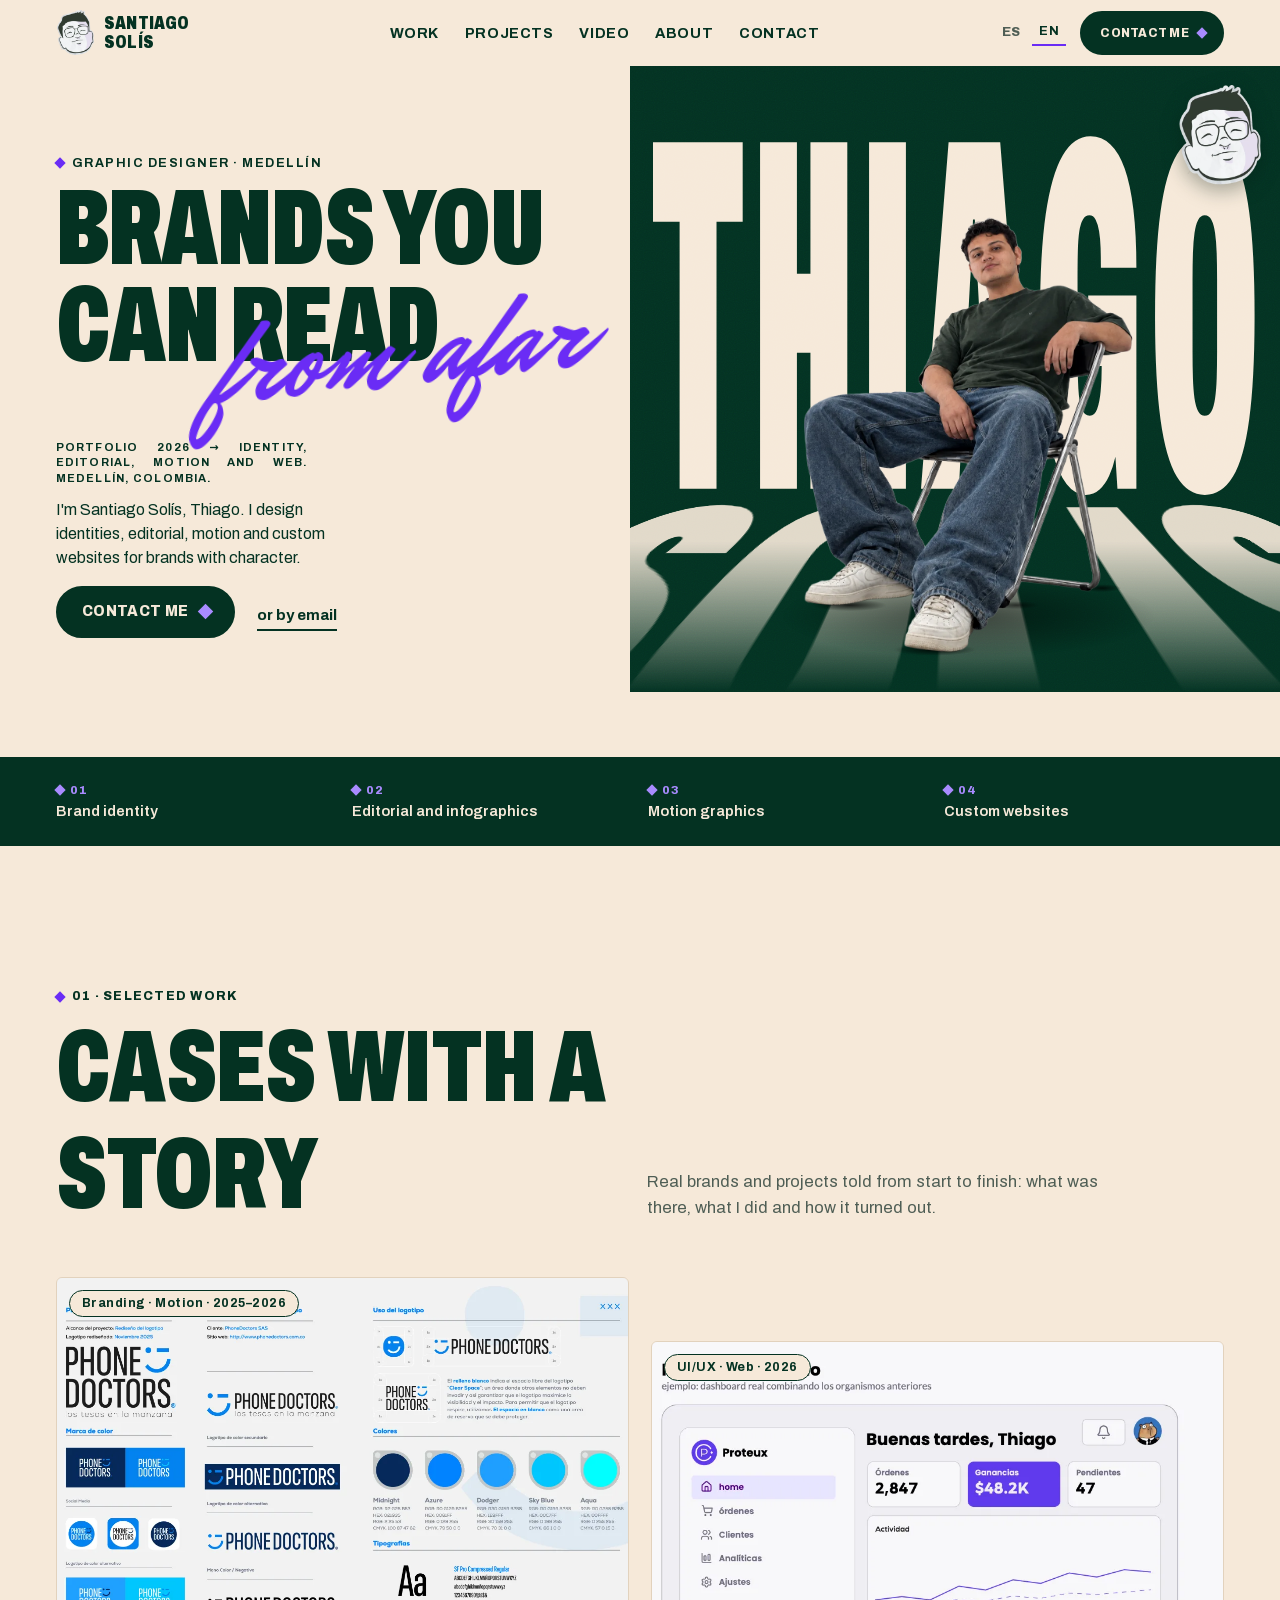
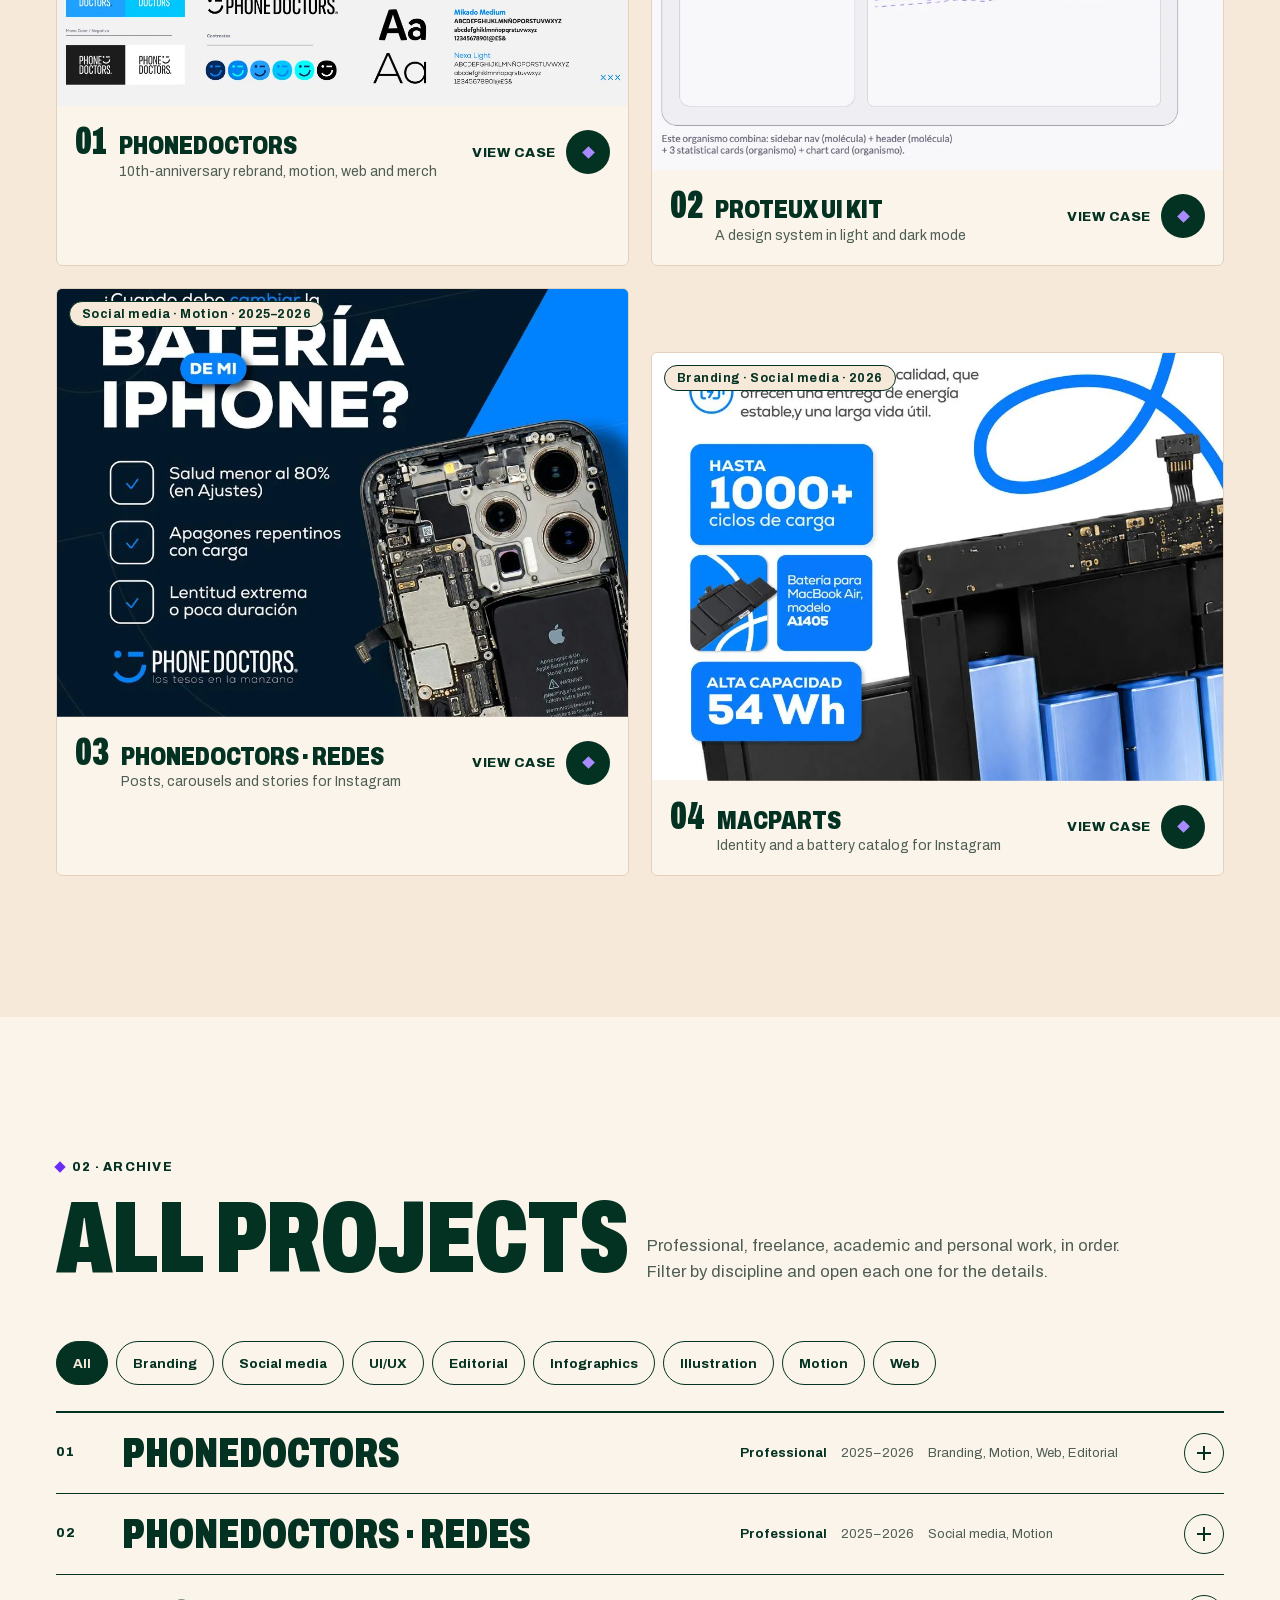
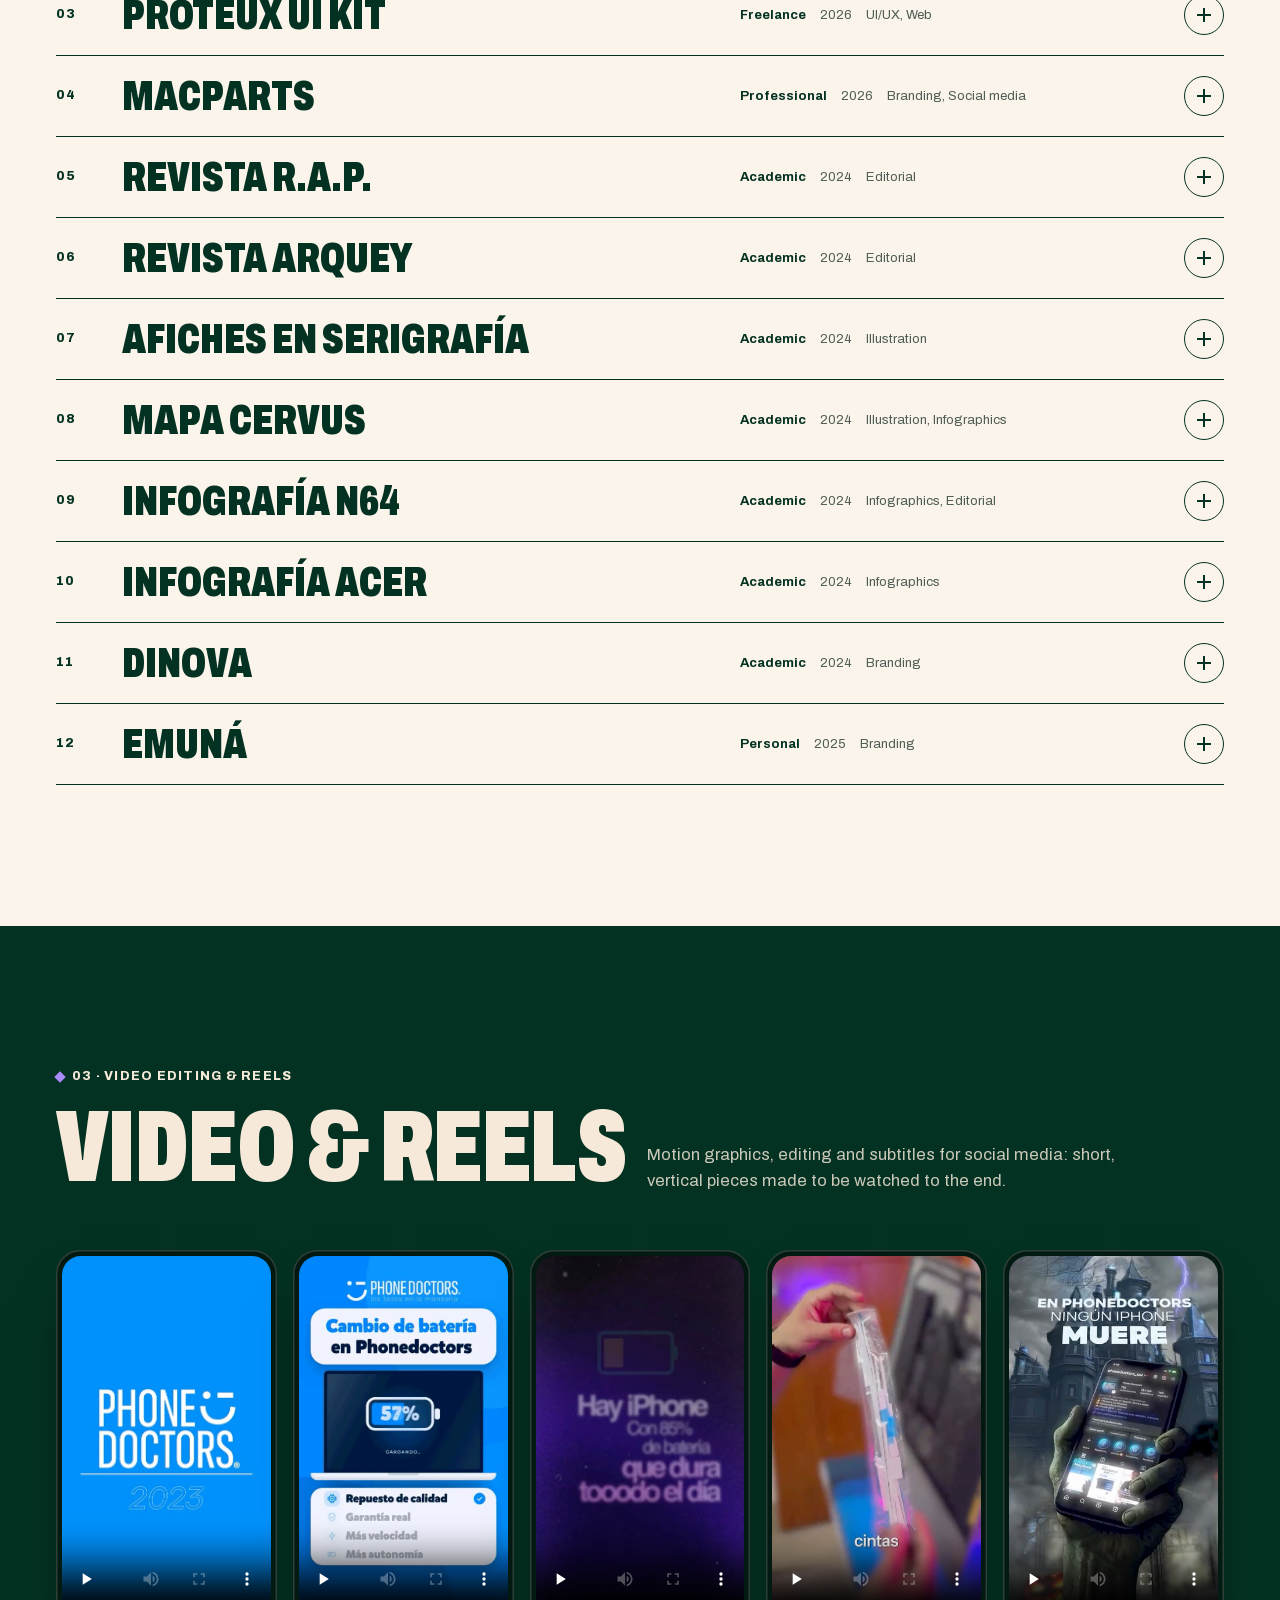
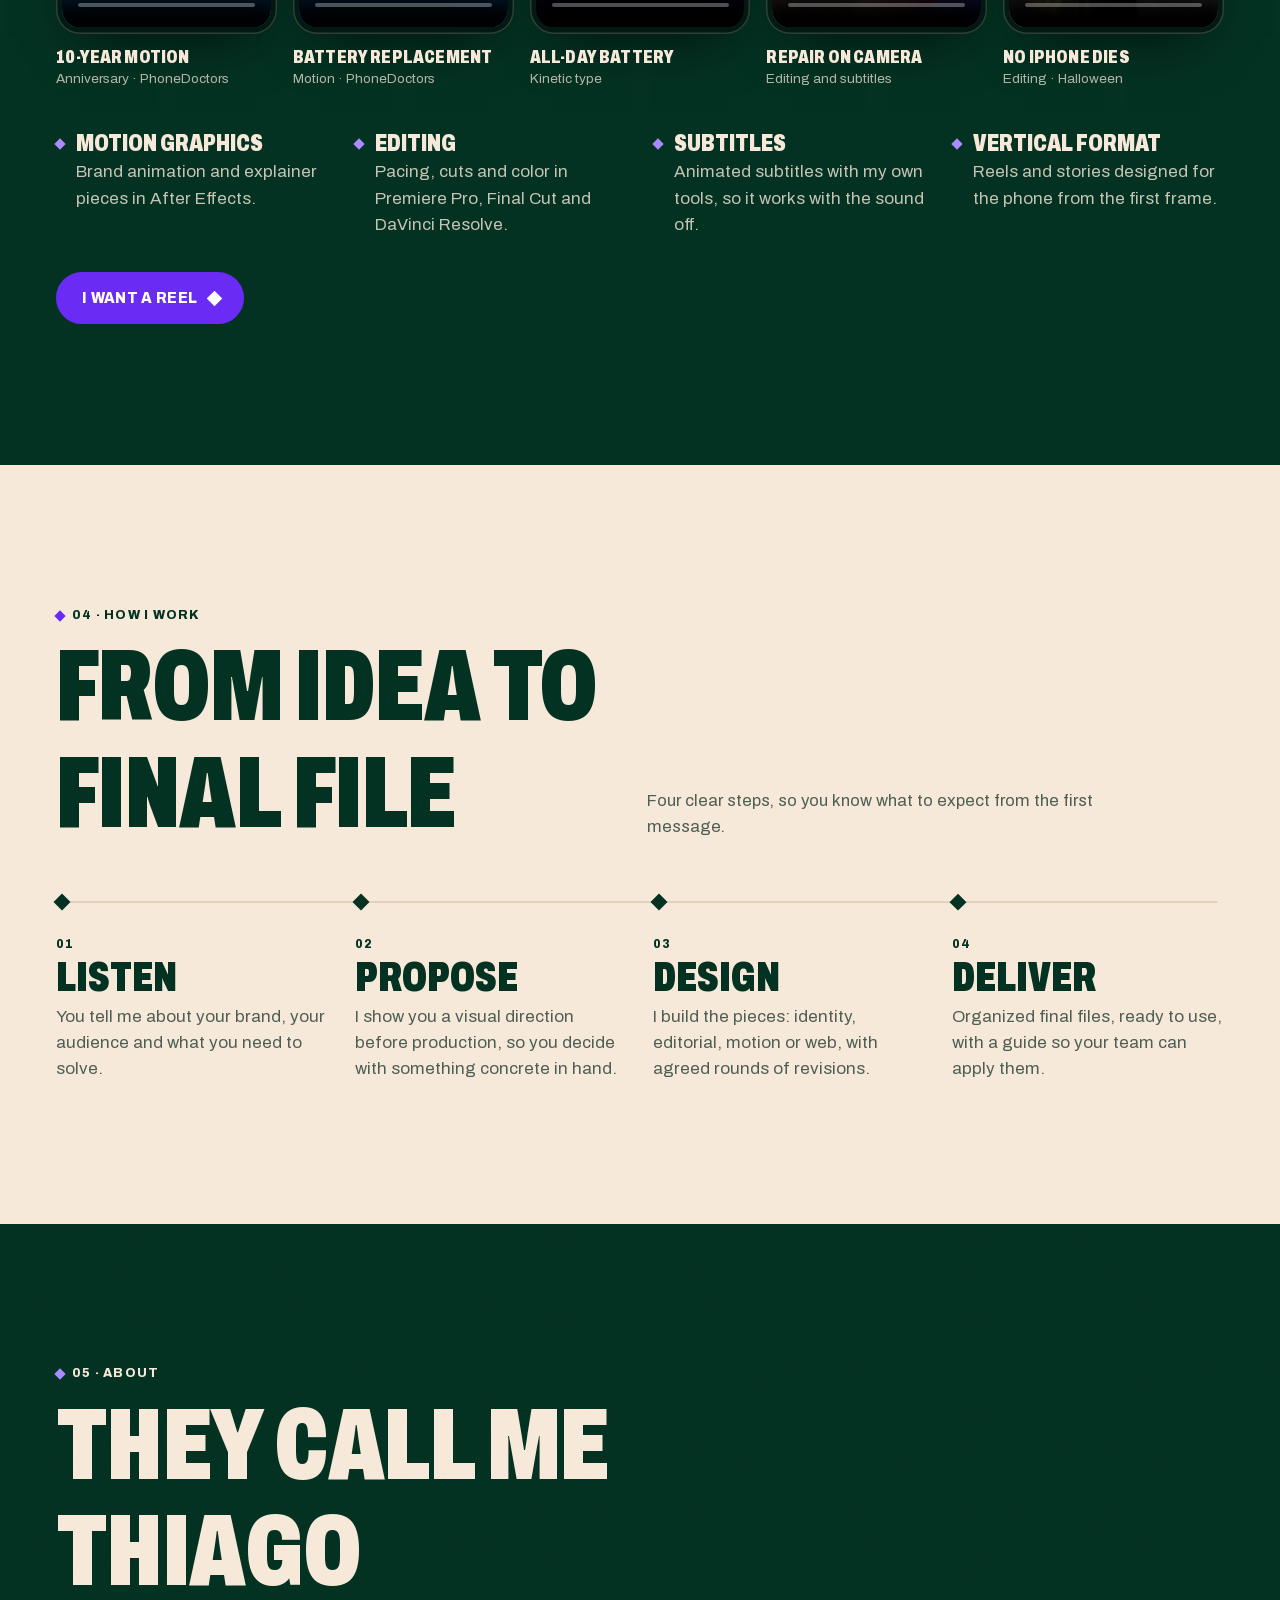
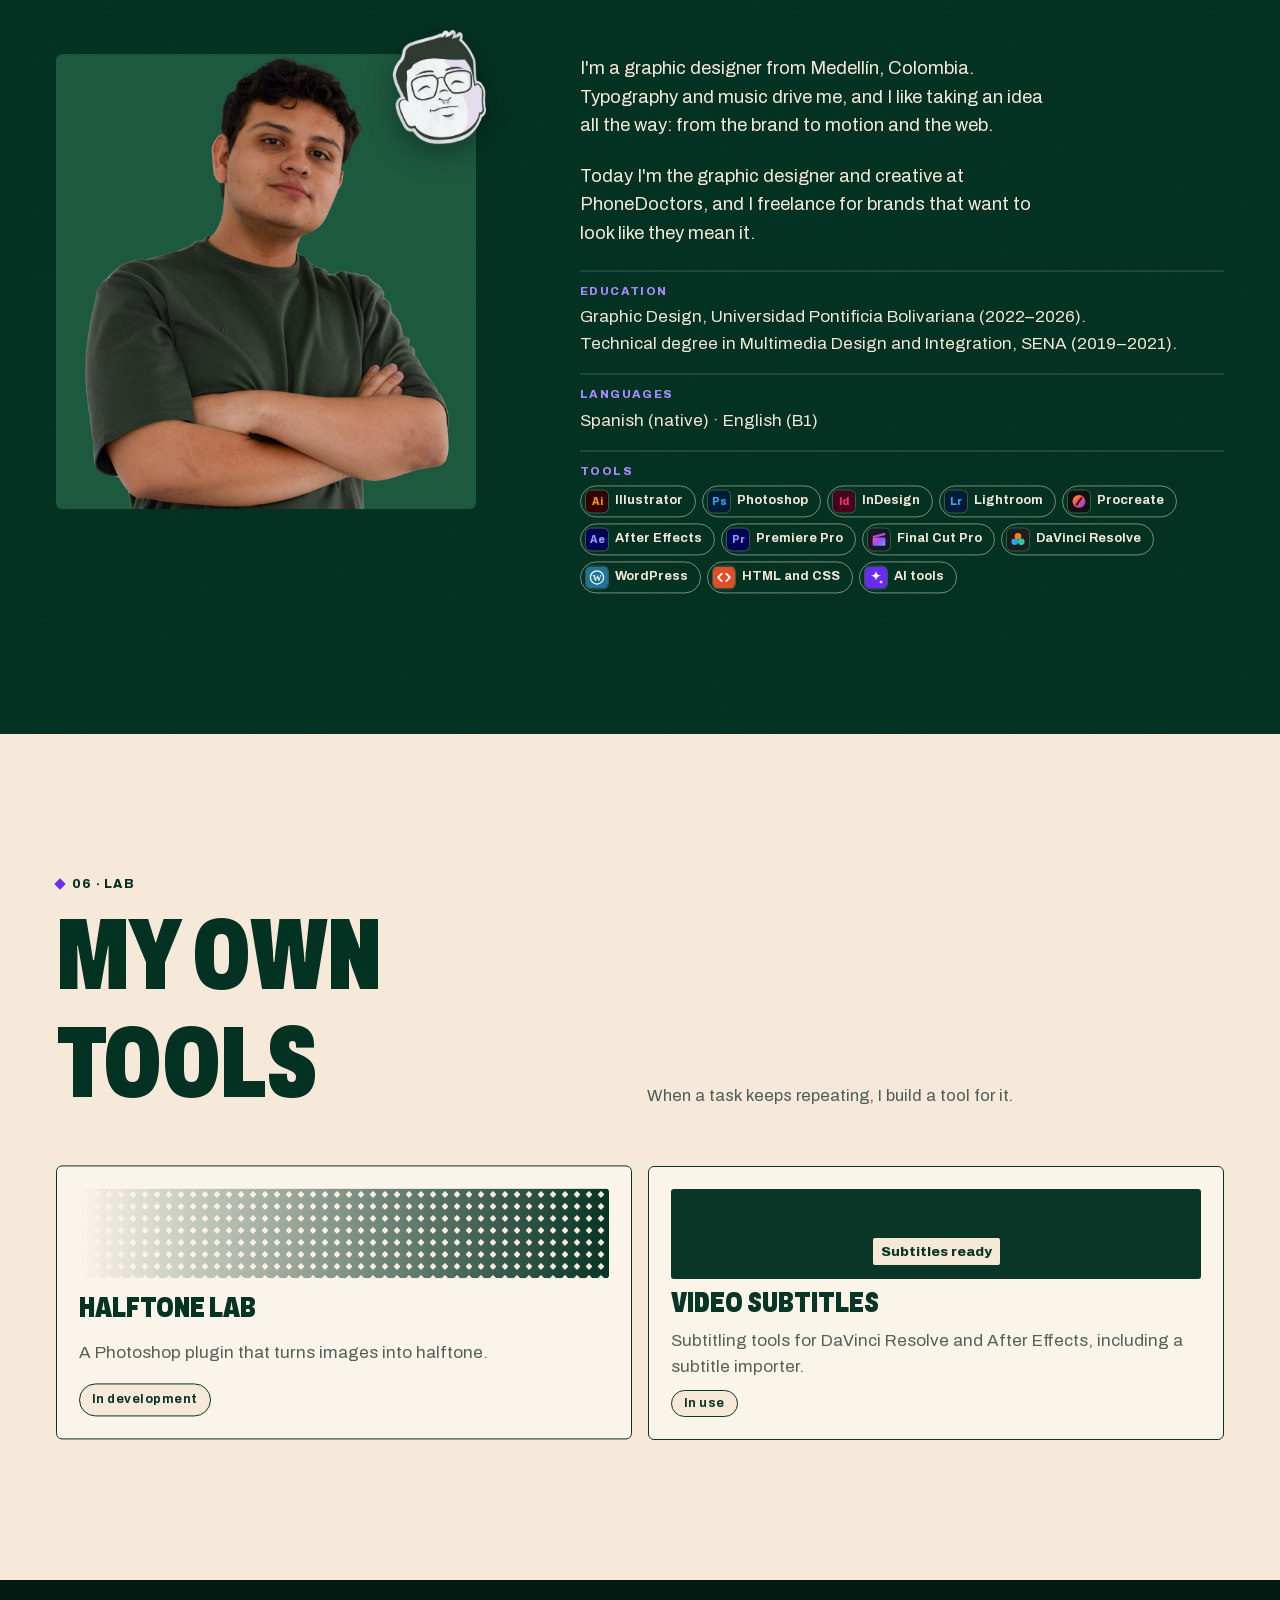
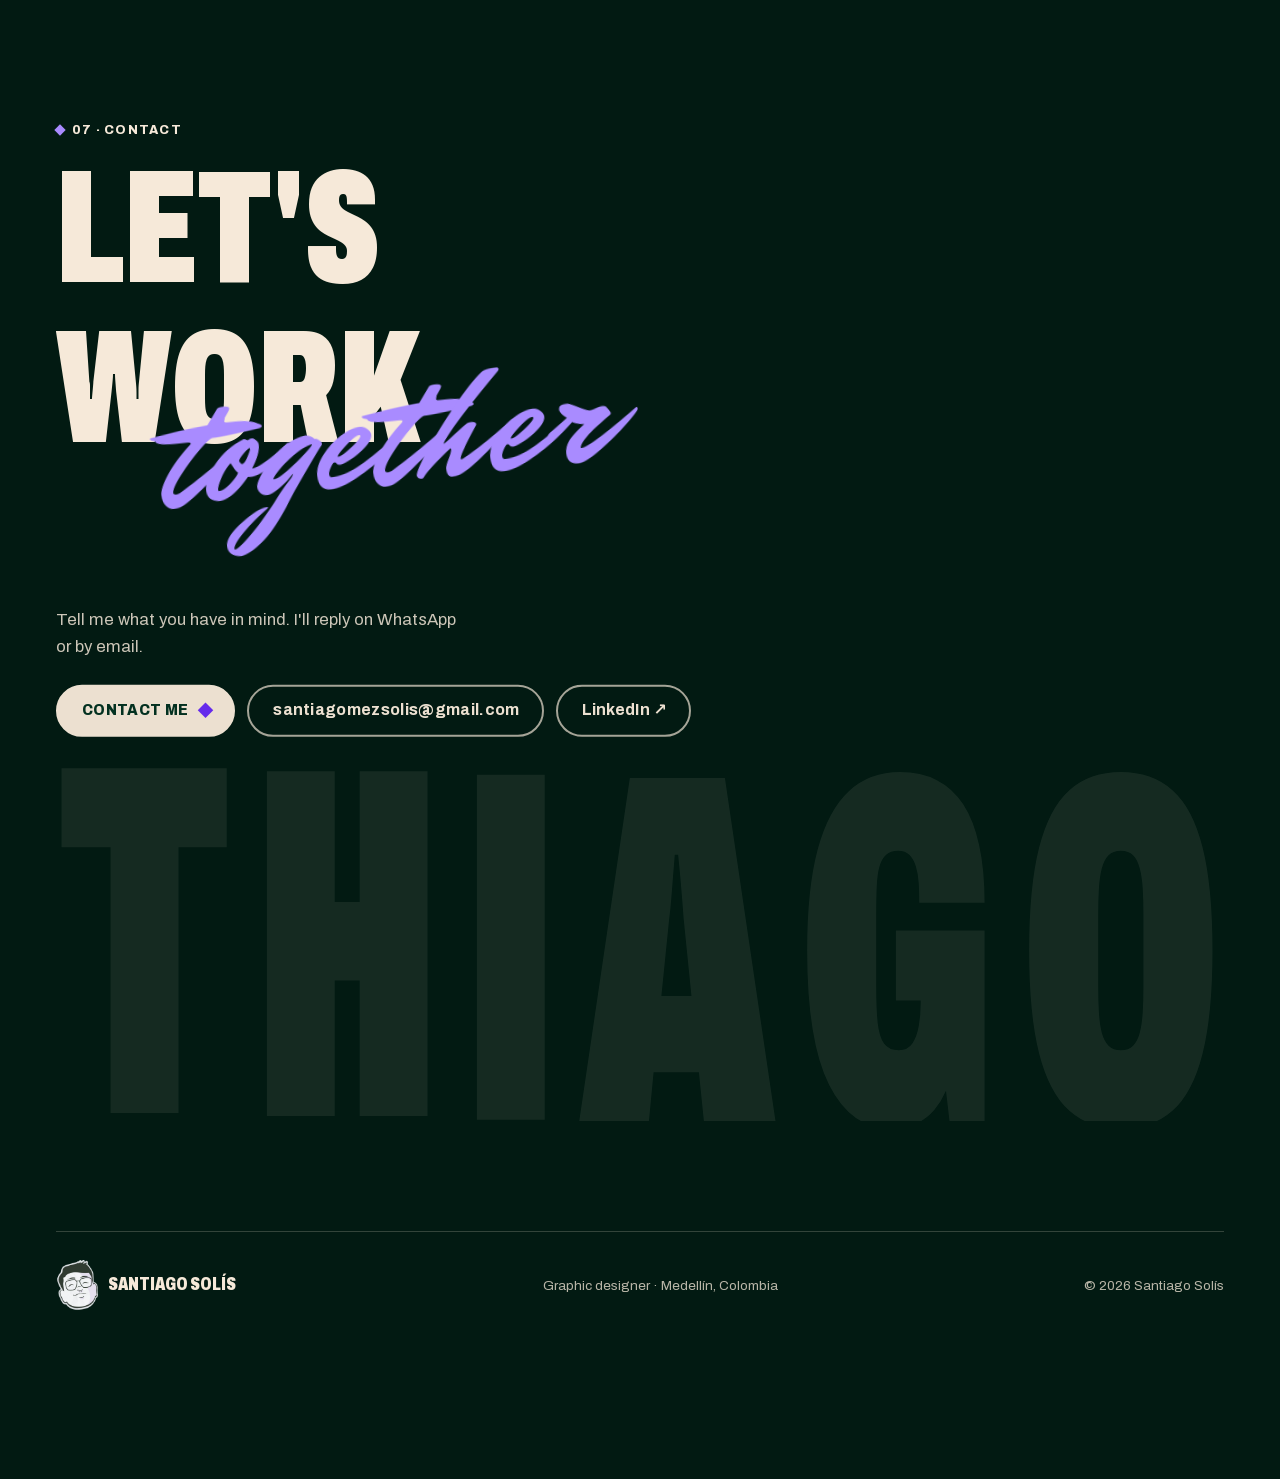
==== commit b7ecbe4d: "Cierre: THIAGO y «juntos» se animan apenas aparecen Co-Authored-By: Claude Opus 5.5 <noreply@anthrop" ====
--- a/en/index.html
+++ b/en/index.html
@@ -27,7 +27,7 @@
 <link rel="apple-touch-icon" href="../img/apple-touch-icon.png">
 <link rel="preload" href="../fonts/archivo-var-latin.woff2" as="font" type="font/woff2" crossorigin>
 <link rel="preload" href="../fonts/mr-dafoe-latin.woff2" as="font" type="font/woff2" crossorigin>
-<link rel="stylesheet" href="../css/estilos.css?v=20261024b">
+<link rel="stylesheet" href="../css/estilos.css?v=20261024c">
 <script>document.documentElement.className=document.documentElement.className.replace('no-js','js');</script>
 <script type="application/ld+json">
 {"@context":"https://schema.org","@type":"Person","name":"Santiago Solís","alternateName":"Thiago","jobTitle":"Graphic designer","email":"mailto:santiagomezsolis@gmail.com","address":{"@type":"PostalAddress","addressLocality":"Medellín","addressCountry":"CO"},"sameAs":["https://www.linkedin.com/in/santiago-solis-714525398/"],"alumniOf":[{"@type":"CollegeOrUniversity","name":"Universidad Pontificia Bolivariana"},{"@type":"EducationalOrganization","name":"SENA"}]}
@@ -690,7 +690,7 @@
 <script src="../vendor/ScrollTrigger.min.js" defer></script>
 <script src="../vendor/SplitText.min.js" defer></script>
 <script src="../vendor/lenis.min.js" defer></script>
-<script src="../js/main.js?v=20261024b" defer></script>
+<script src="../js/main.js?v=20261024c" defer></script>
 <!-- Contador de visitas (GoatCounter: sin cookies). Panel: https://solisthiago.goatcounter.com -->
 <script data-goatcounter="https://solisthiago.goatcounter.com/count" async src="https://gc.zgo.at/count.js"></script>
 </body>
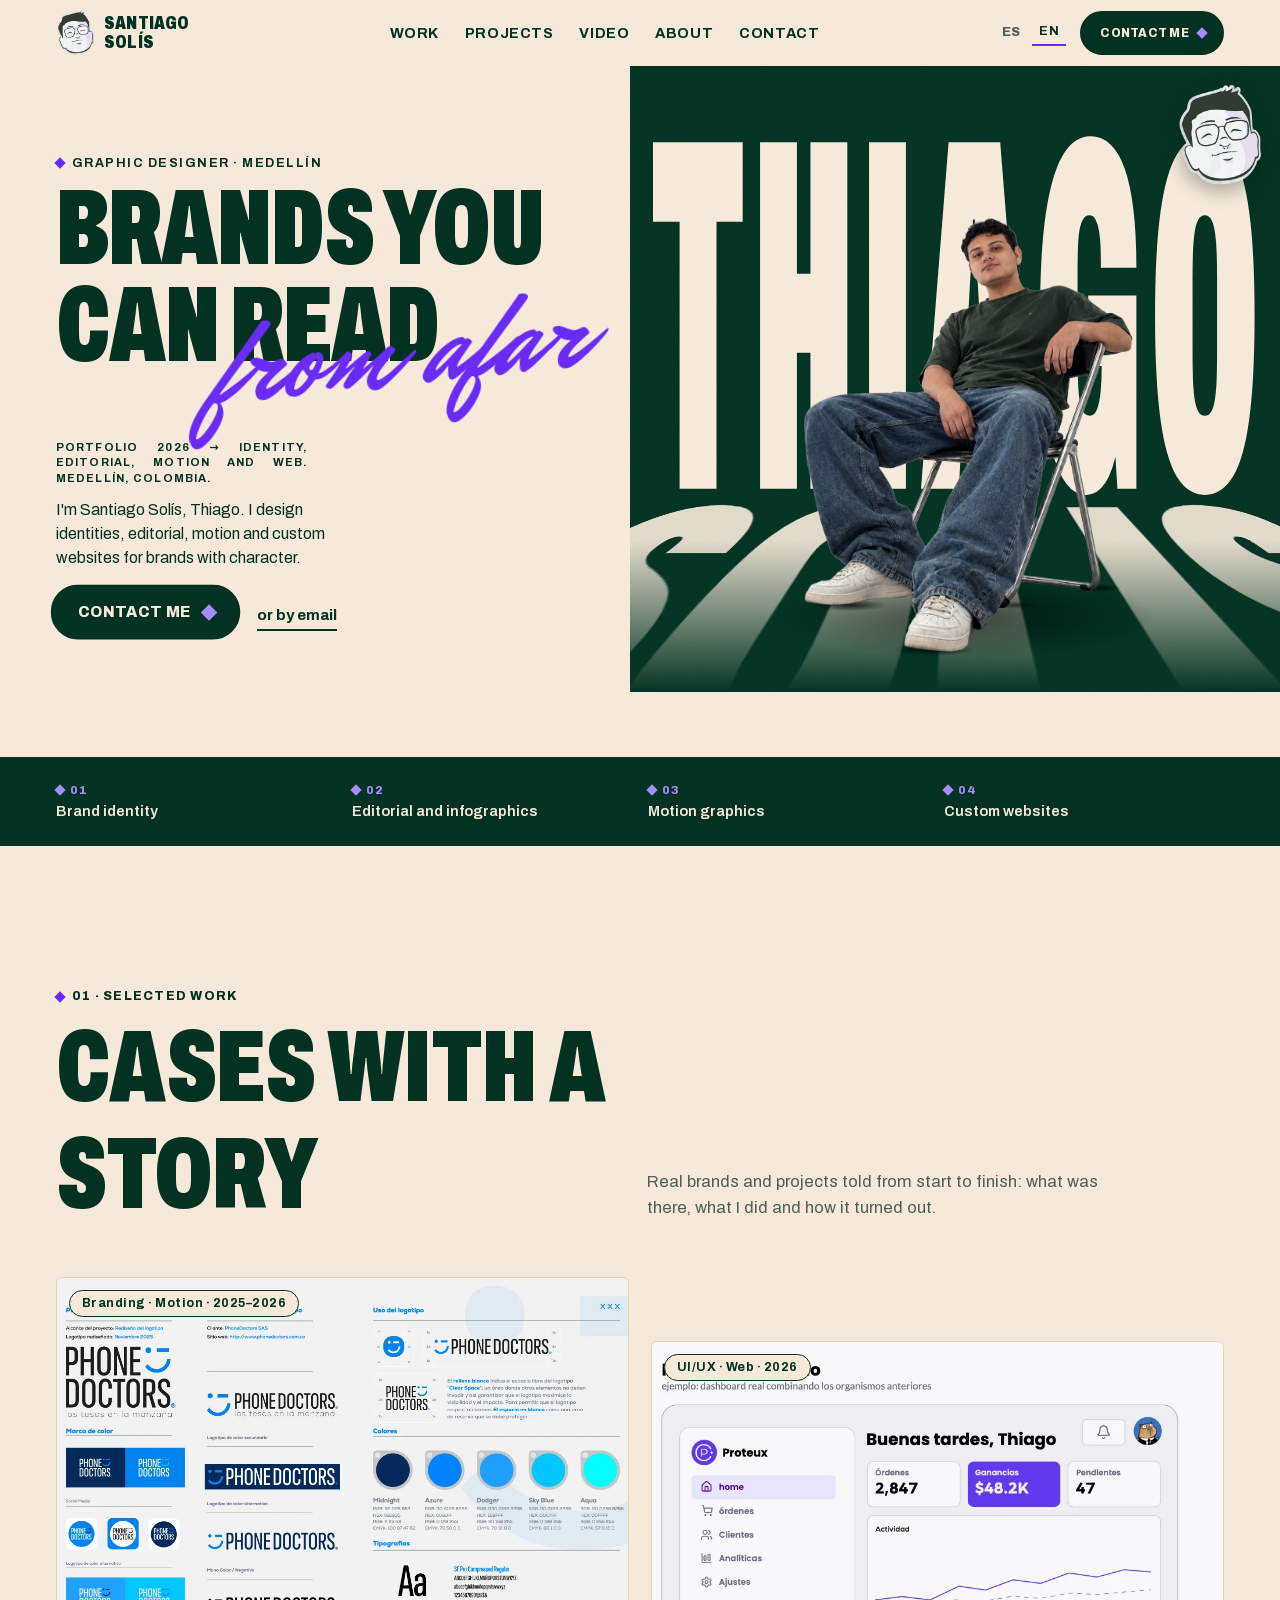
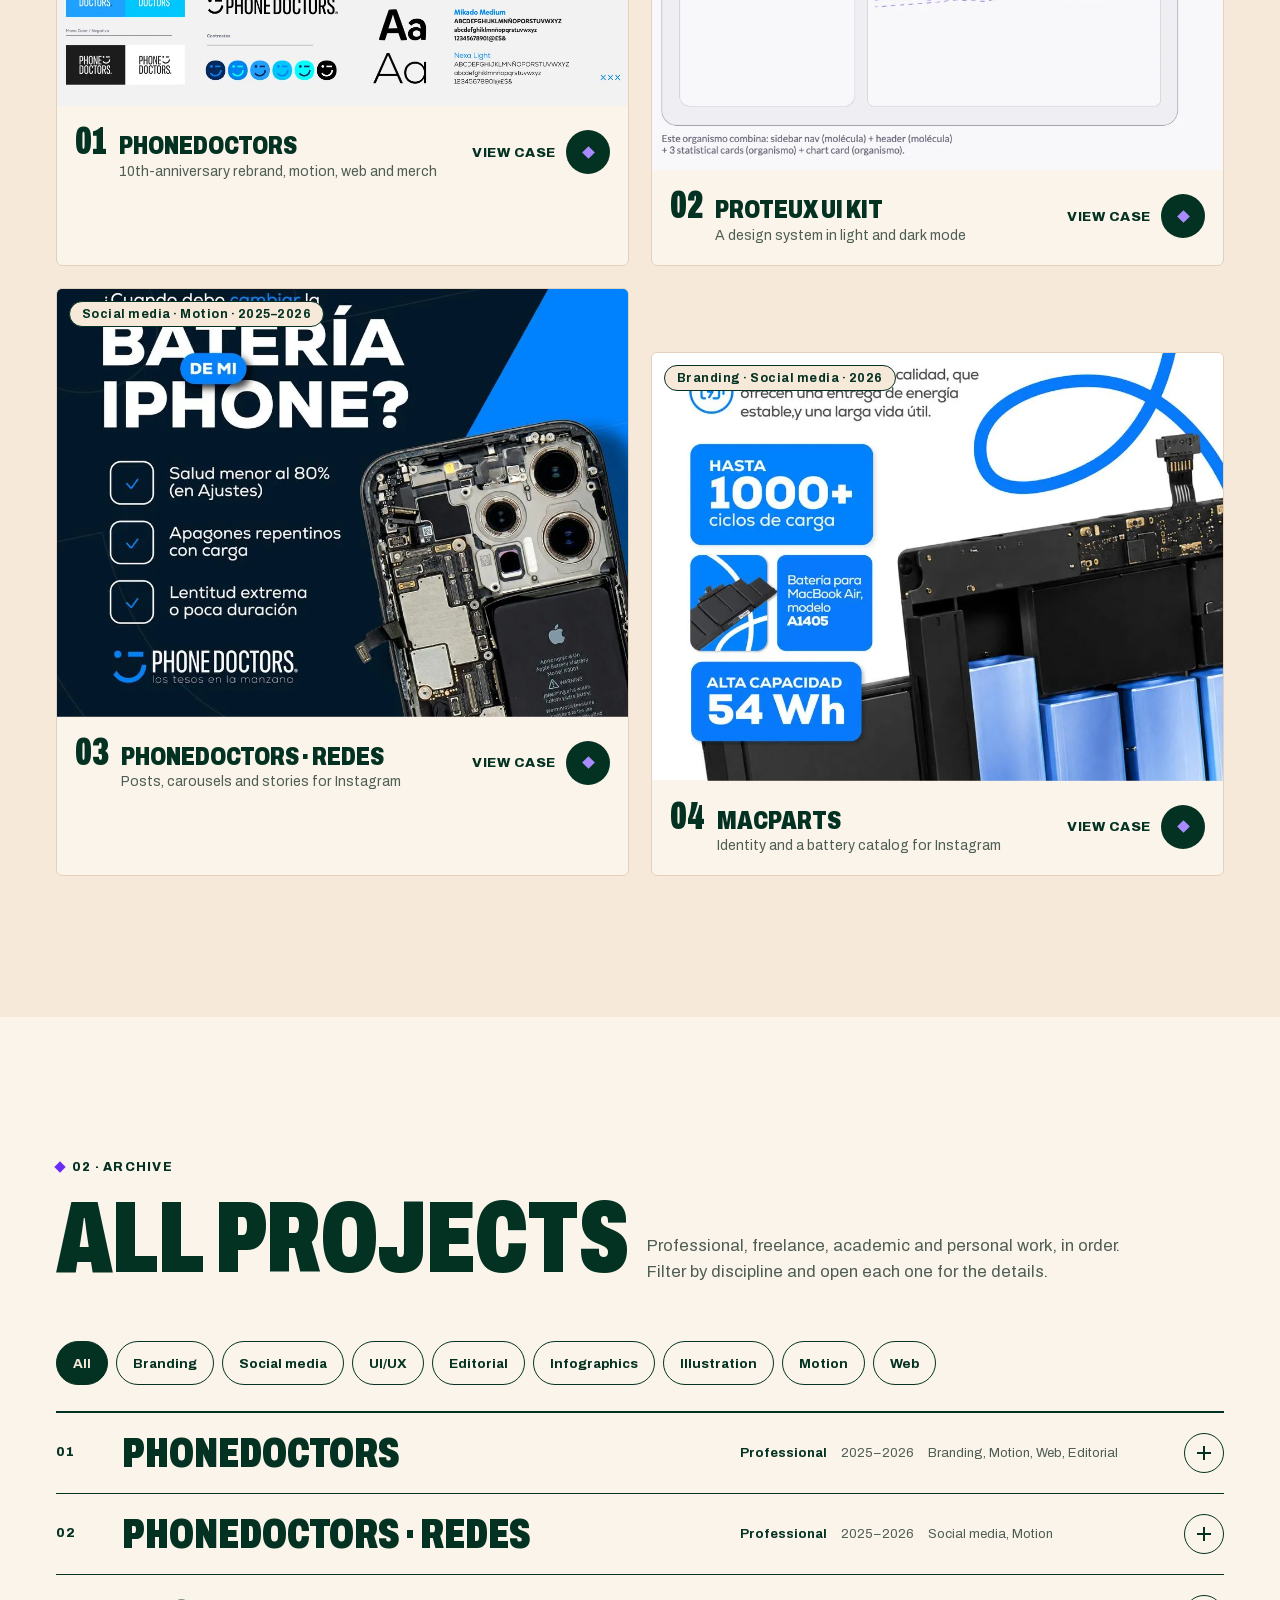
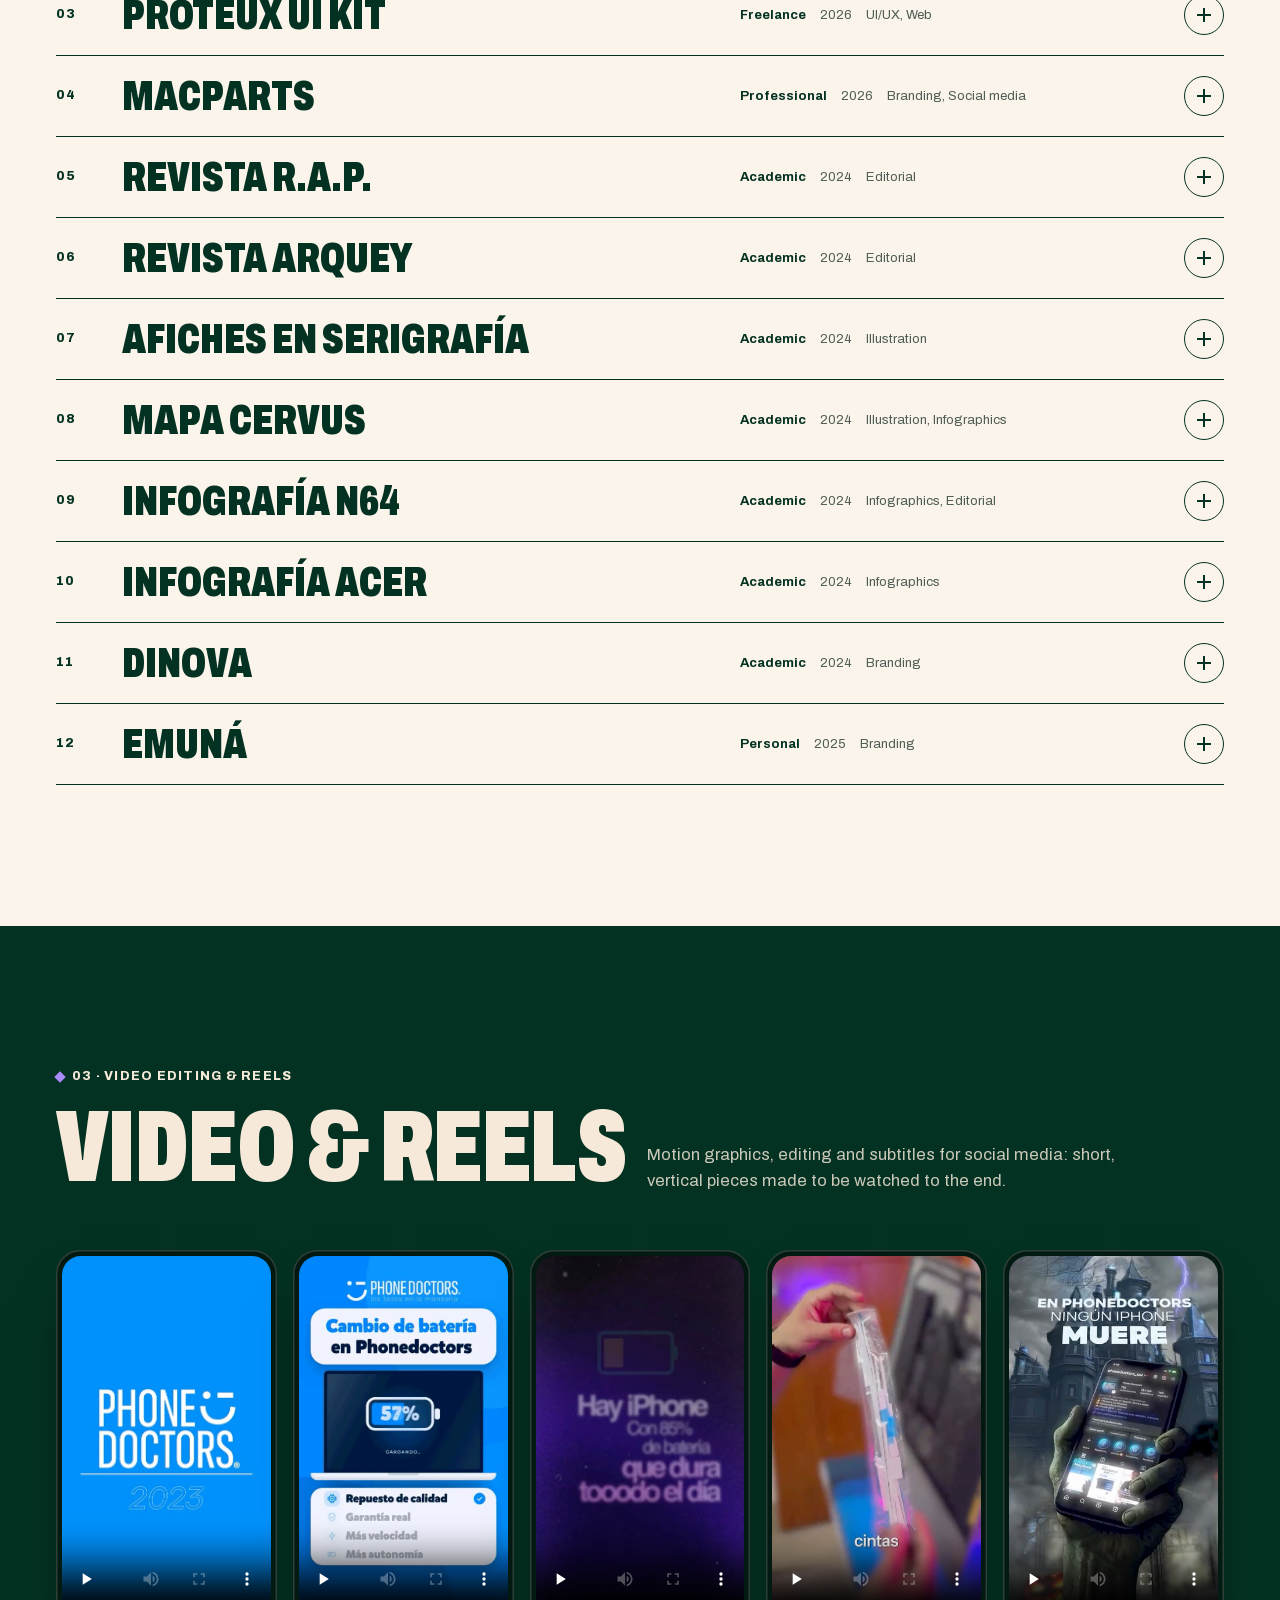
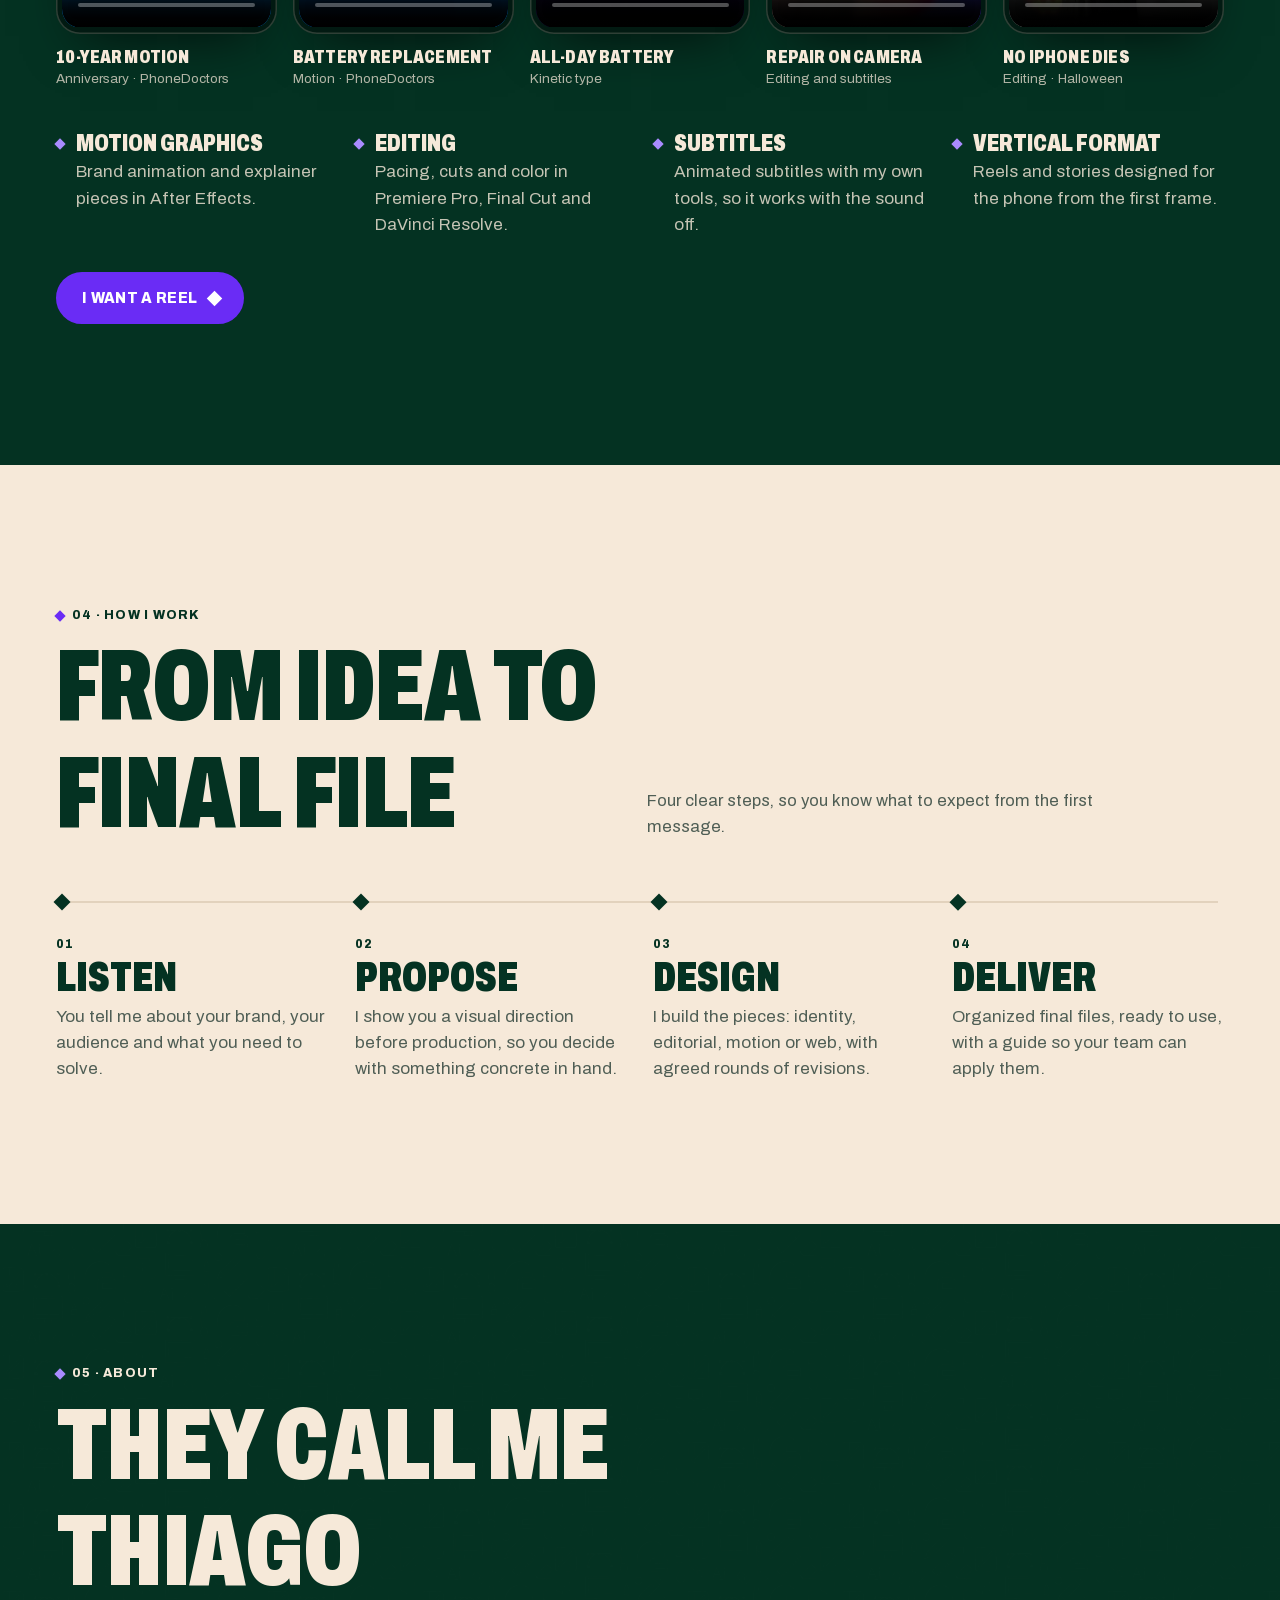
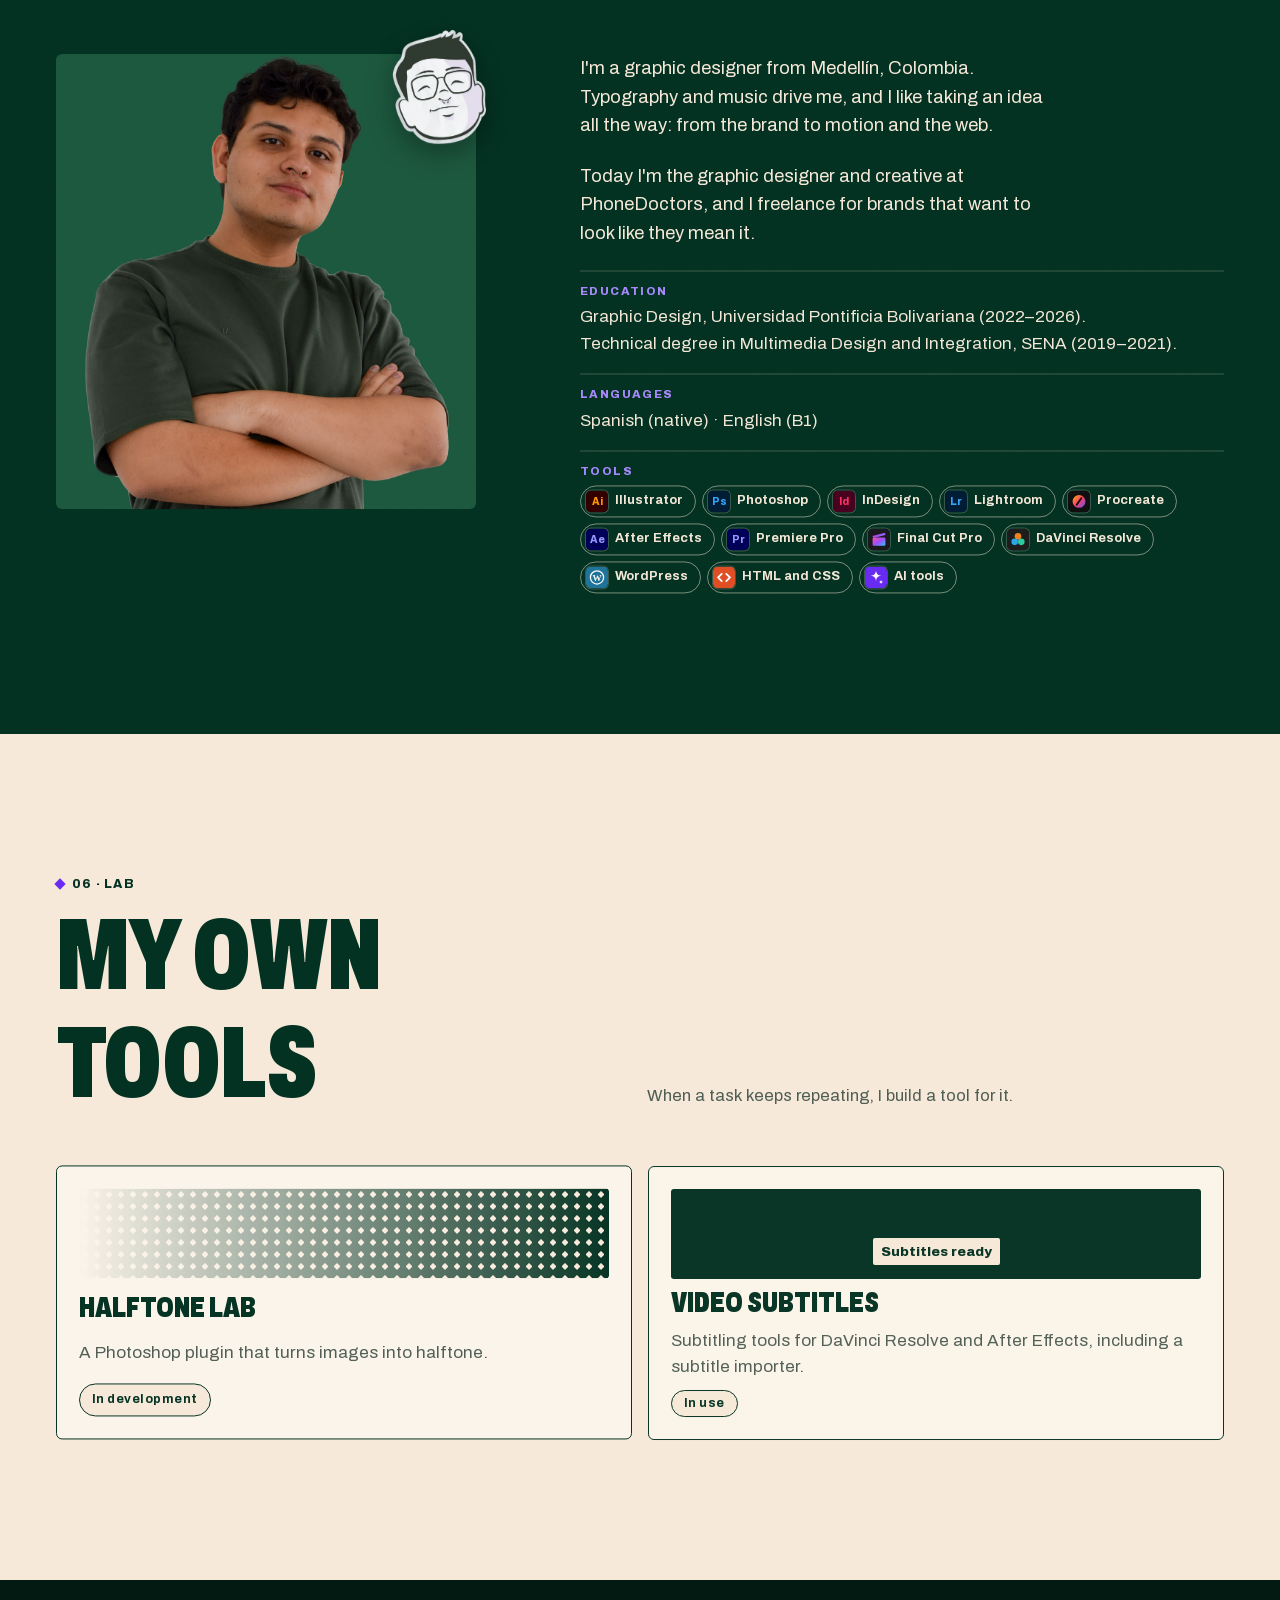
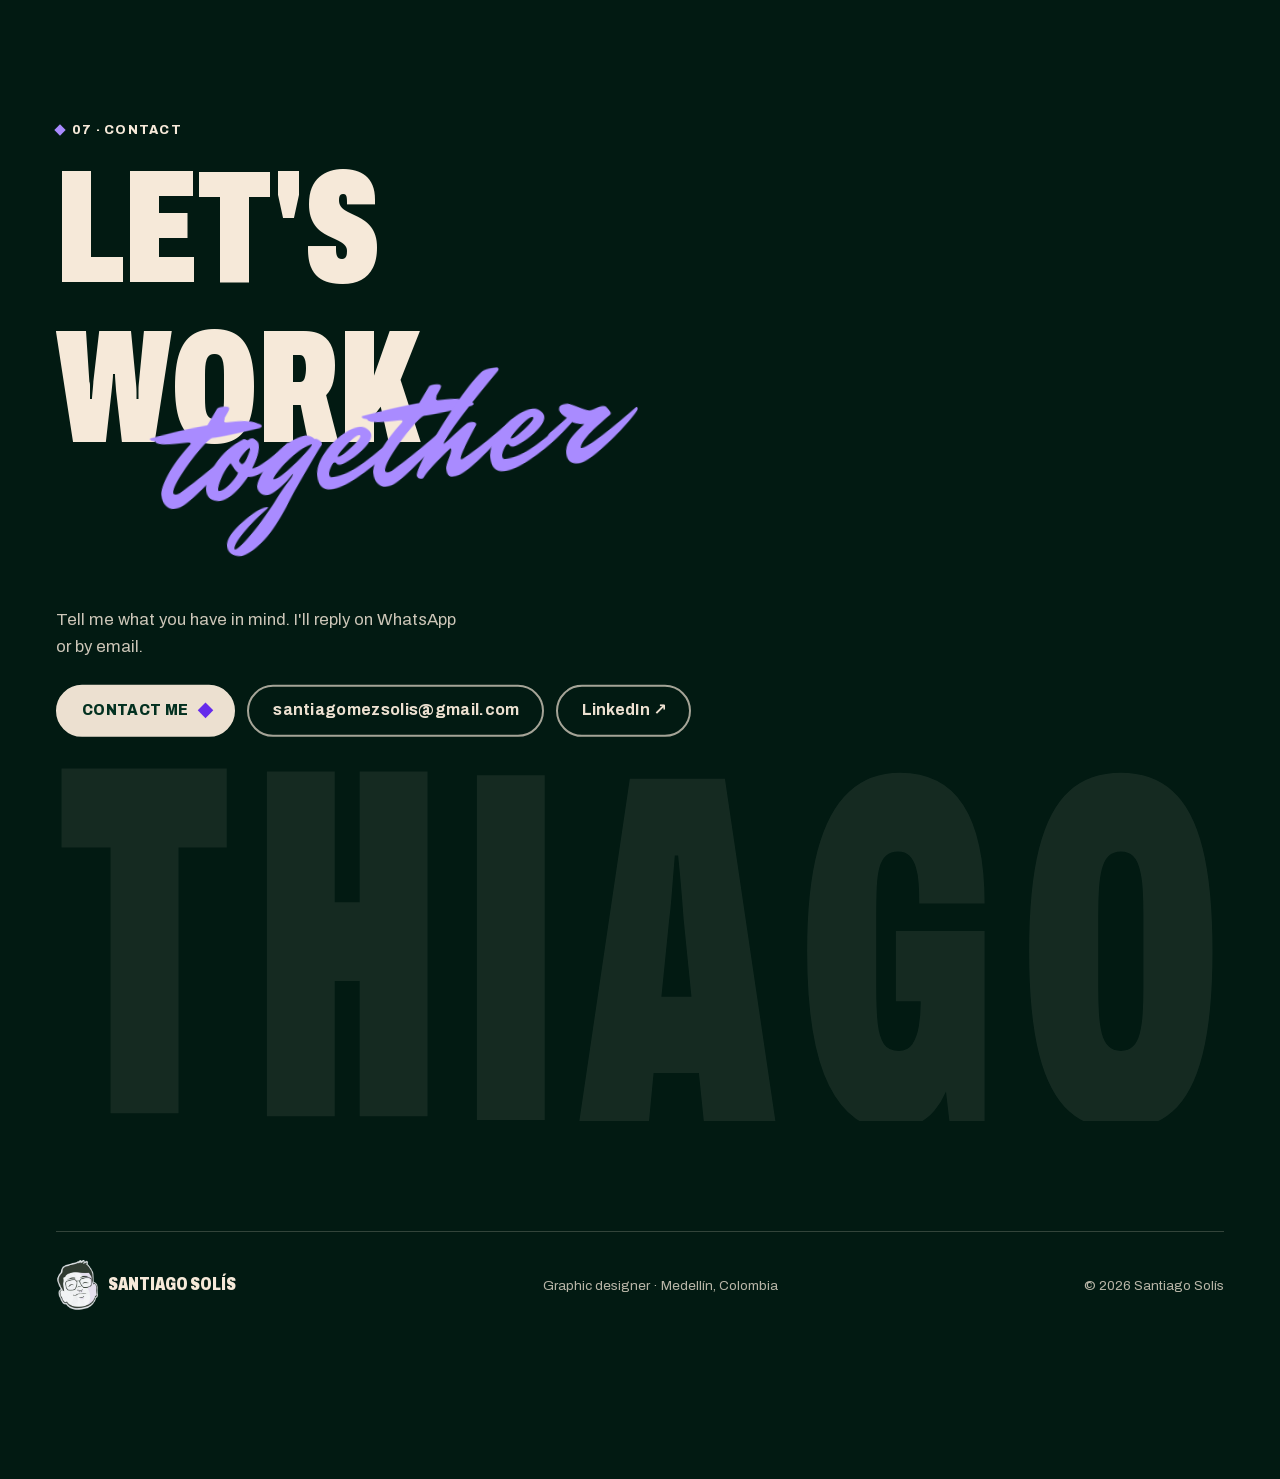
==== commit a65df615: "Verificación de Pinterest Co-Authored-By: Claude Opus 5.5 <noreply@anthropic.com>" ====
--- a/en/index.html
+++ b/en/index.html
@@ -8,6 +8,7 @@
 <meta name="author" content="Santiago Solís">
 <meta name="theme-color" content="#043222">
 <meta name="google-site-verification" content="cN7cSL7ym-TgK8UzWIPQllnT6p45JyNAkOBaEl1ObcY">
+<meta name="p:domain_verify" content="30a51b445b37fe9ec375fecde71c3692">
 <meta property="og:type" content="website">
 <meta property="og:locale" content="en_US">
 <meta property="og:title" content="Santiago Solís · Graphic designer">
